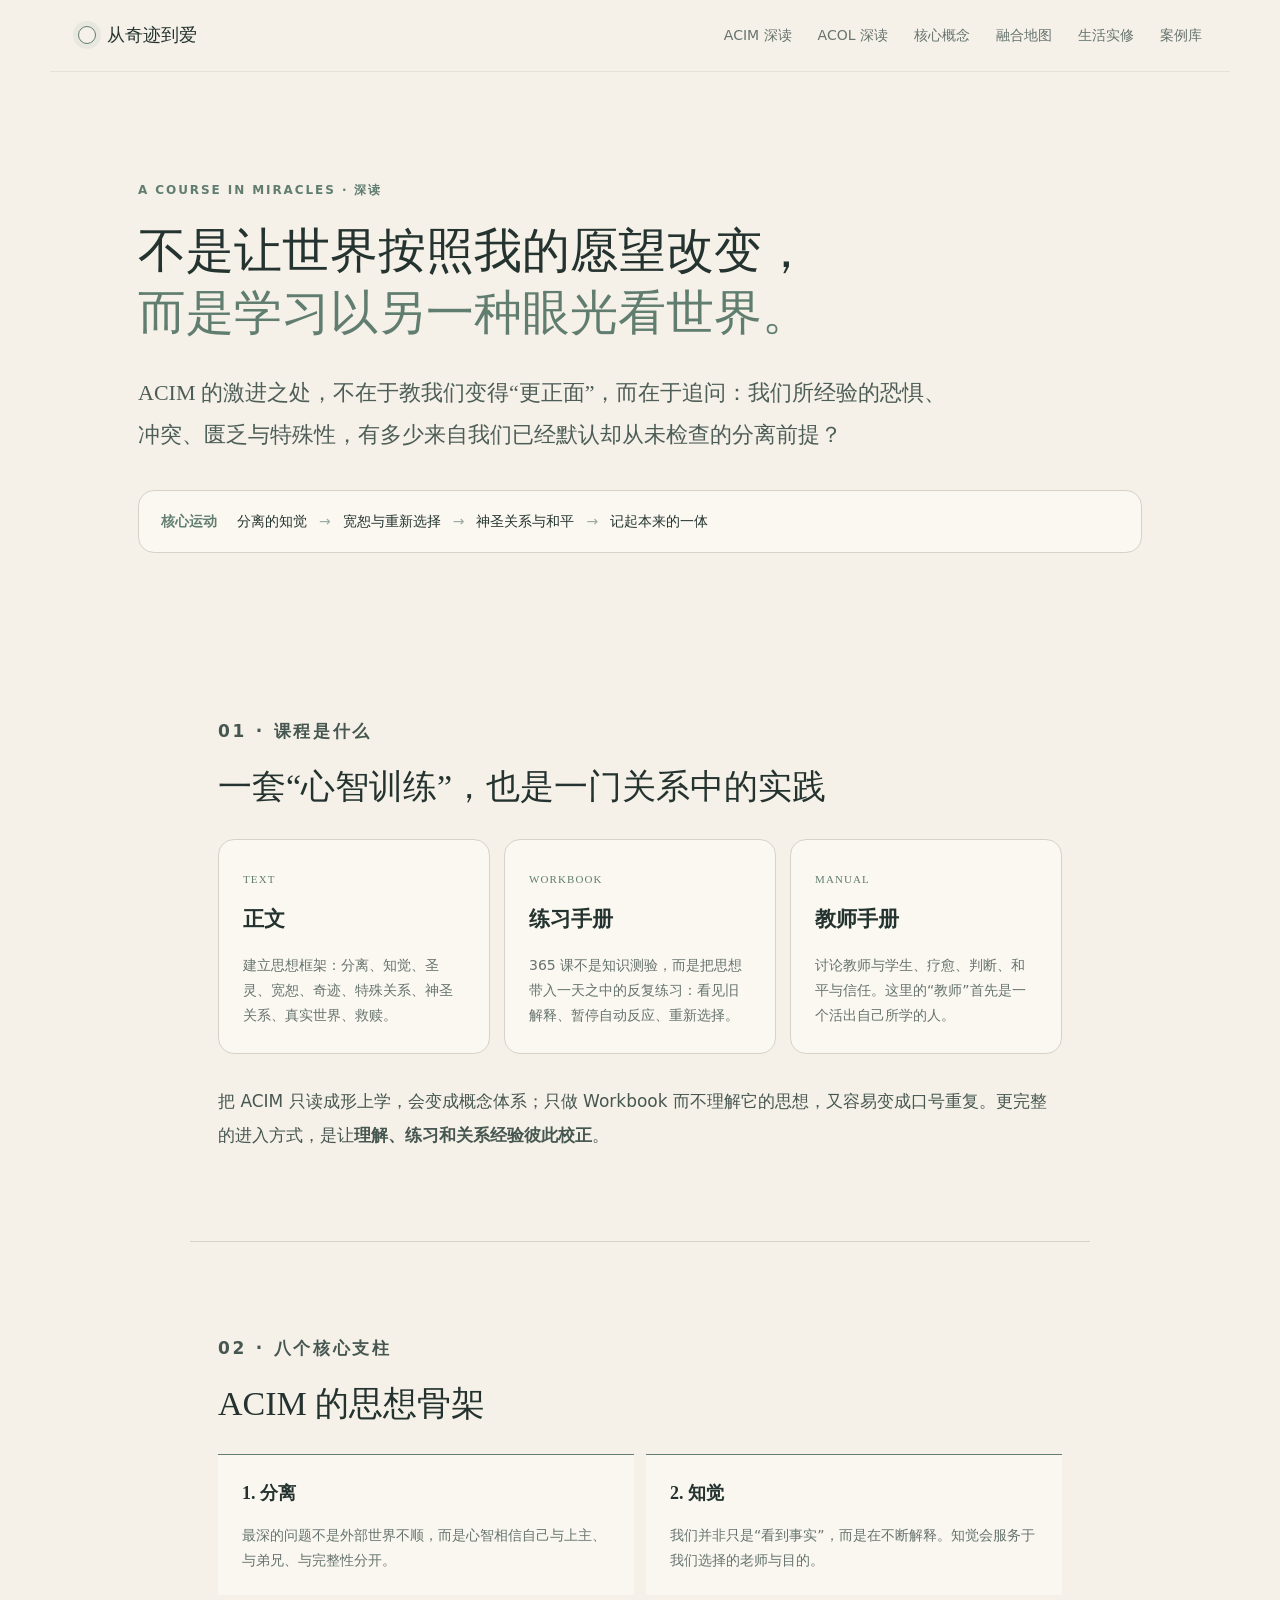
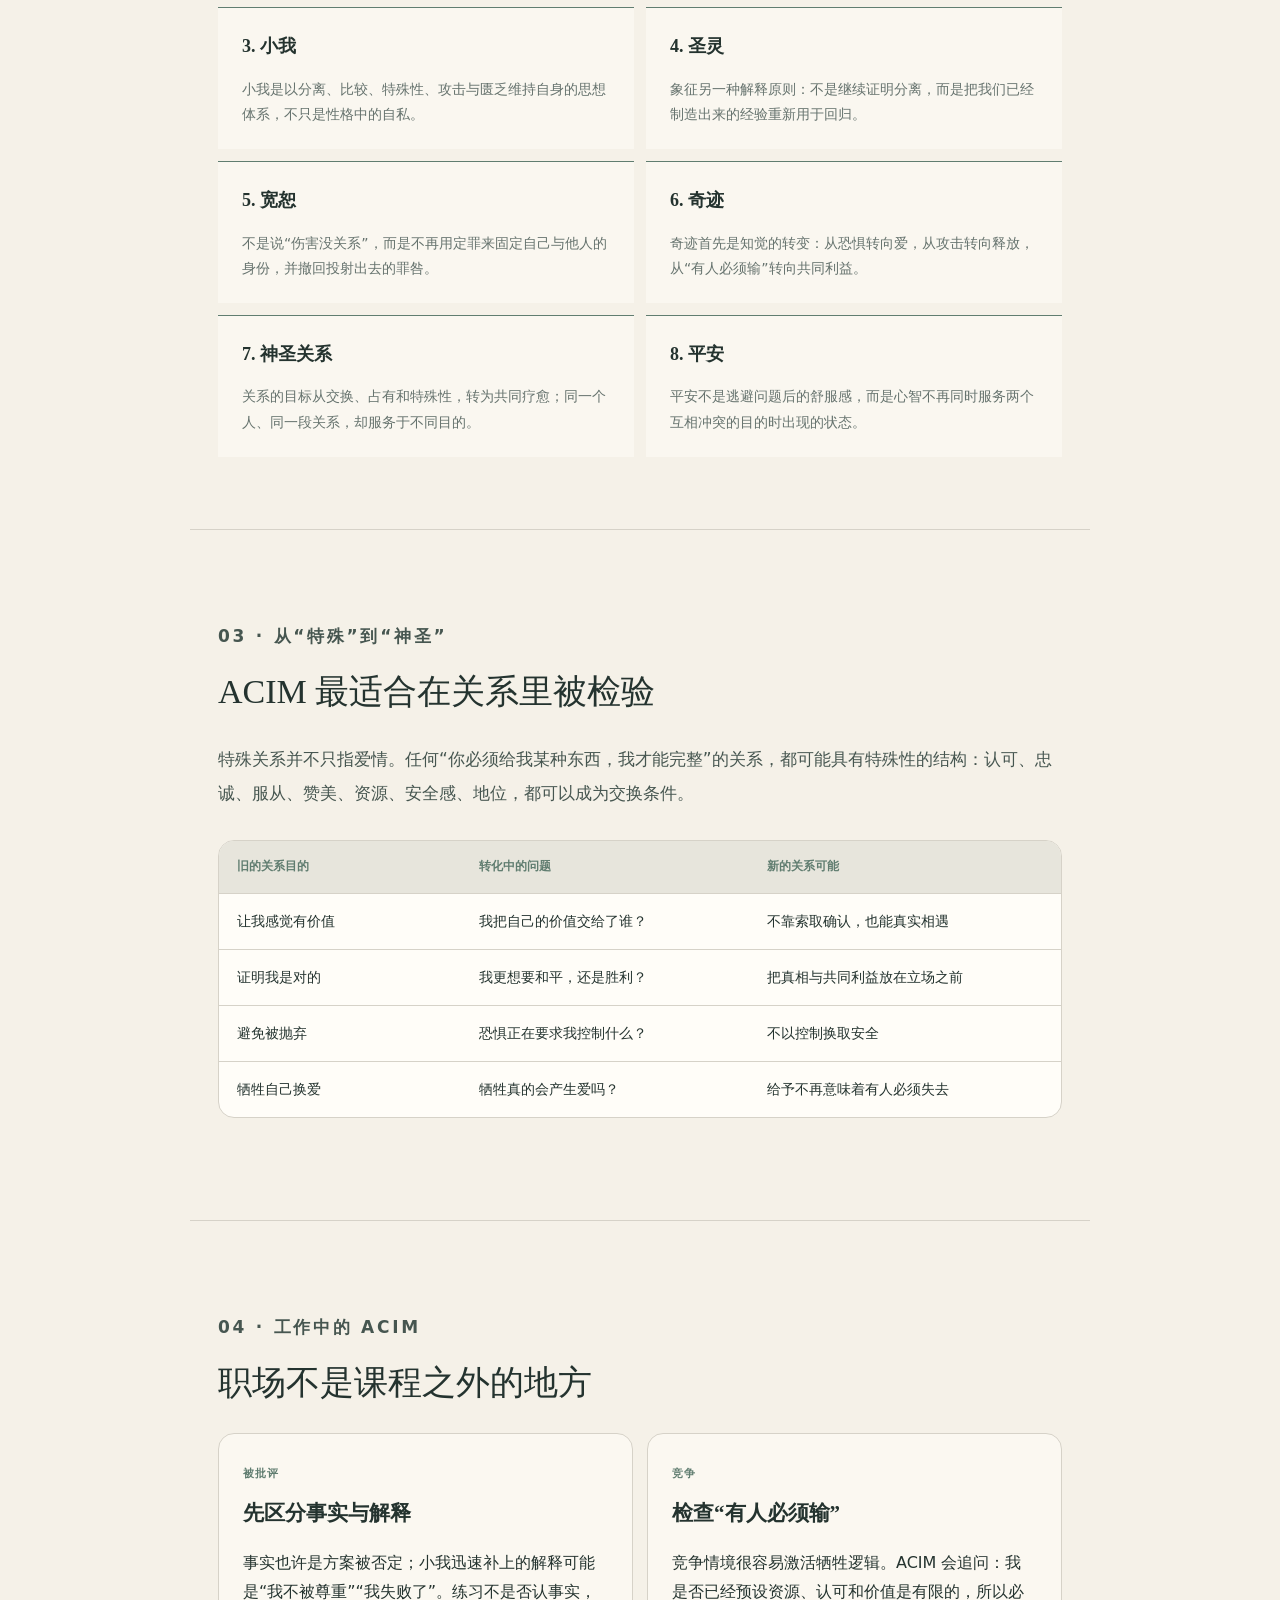
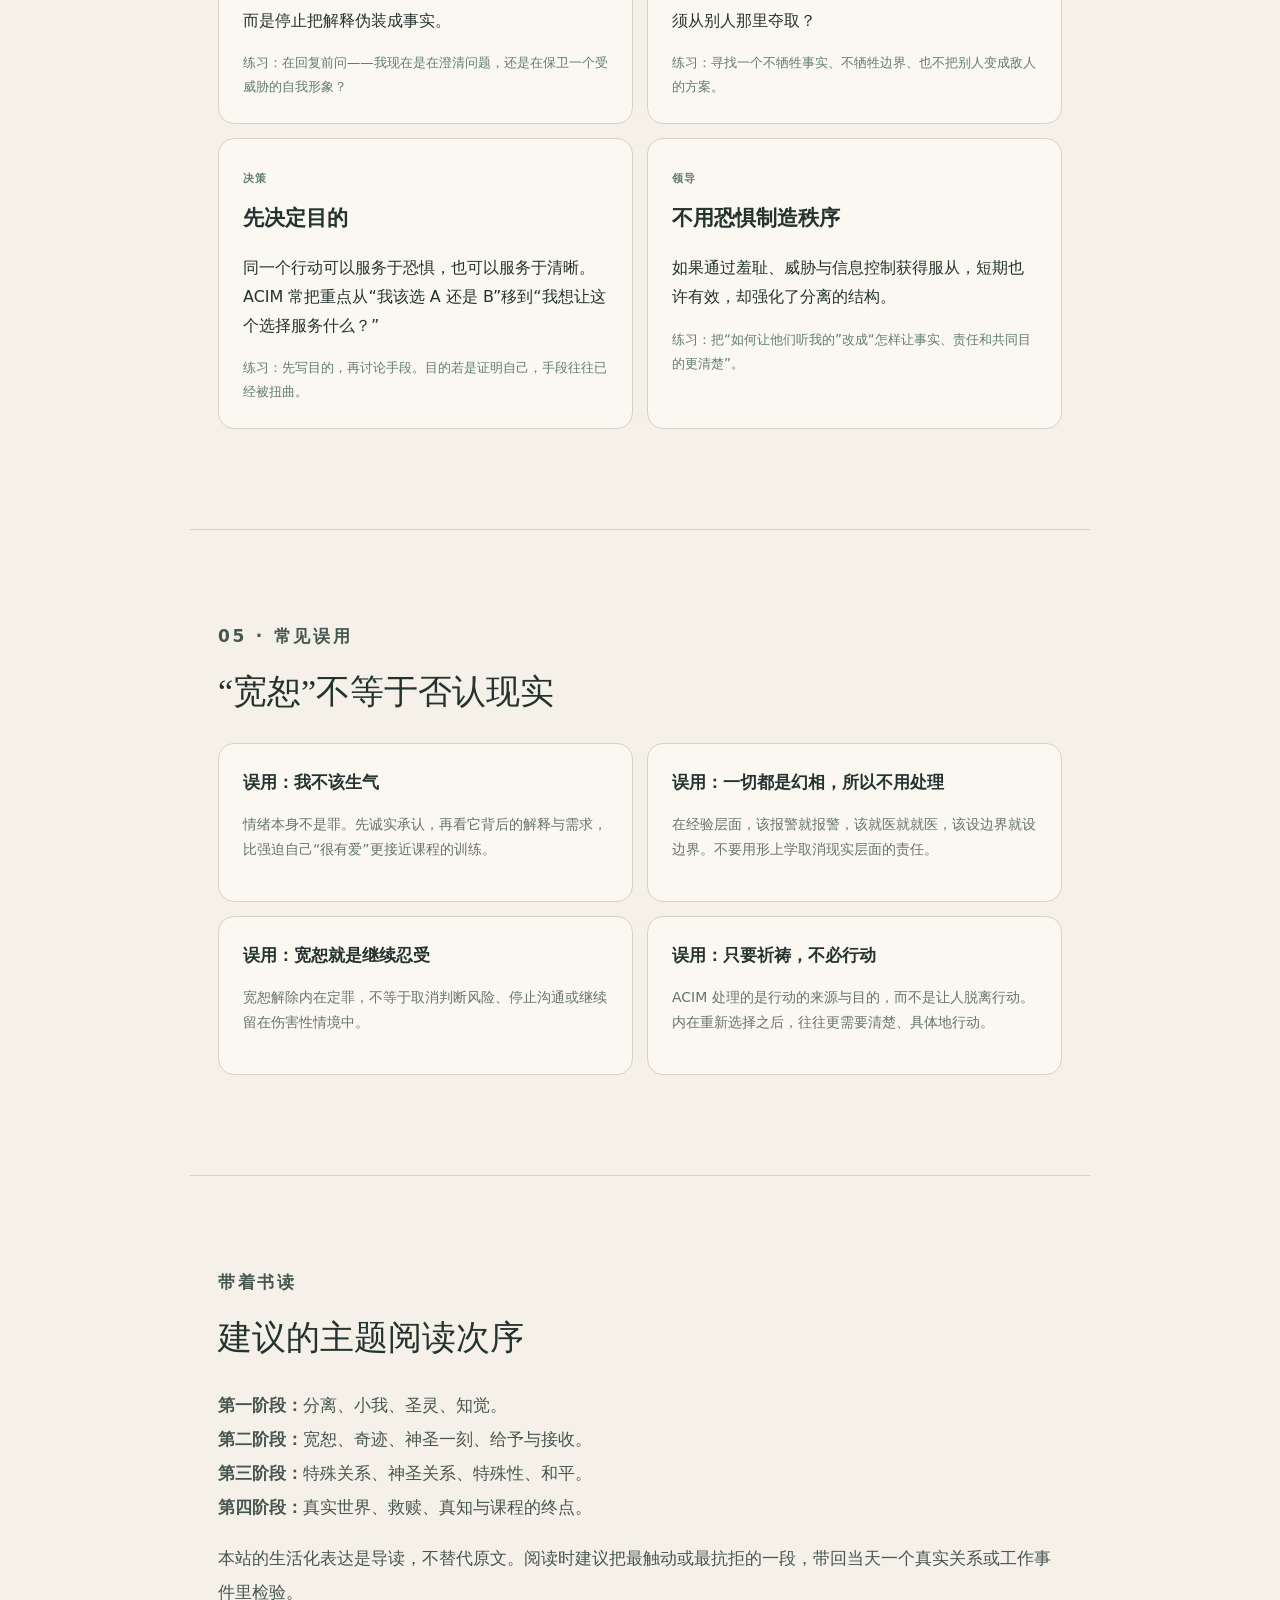
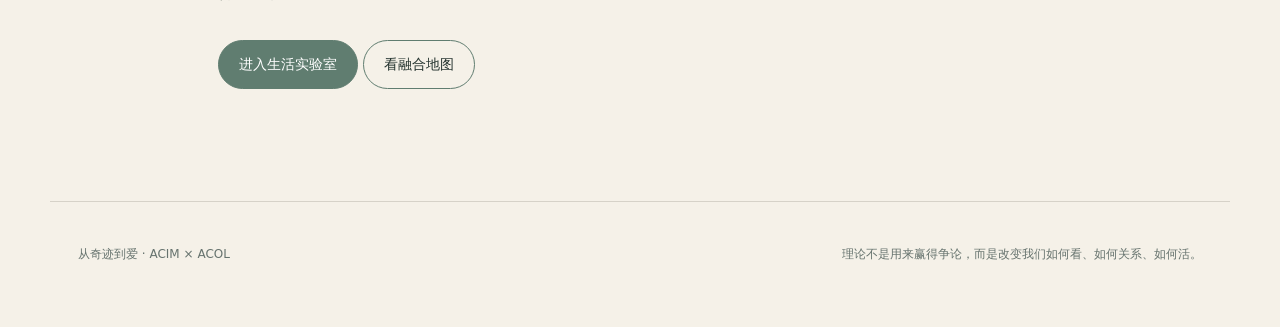
==== acim.html @ ac462c9c "Deepen concepts and grounded practice system" ====
<!doctype html>
<html lang="zh-CN">
<head><meta charset="utf-8"><meta name="viewport" content="width=device-width,initial-scale=1">
<meta name="description" content="深入学习《奇迹课程》ACIM：核心思想、课程结构、关键概念与生活实践。">
<title>ACIM 深读｜从奇迹到爱</title><link rel="stylesheet" href="styles.css"></head>
<body>
<header class="site-header"><a class="brand" href="index.html"><span class="brand-mark"></span><span>从奇迹到爱</span></a>
<nav><a href="acim.html" aria-current="page">ACIM 深读</a><a href="acol.html">ACOL 深读</a><a href="concepts.html">核心概念</a><a href="integration.html">融合地图</a><a href="practice.html">生活实修</a><a href="cases.html">案例库</a></nav></header>
<main>
<section class="course-hero acim-hero">
<p class="eyebrow">A COURSE IN MIRACLES · 深读</p>
<h1>不是让世界按照我的愿望改变，<br><em>而是学习以另一种眼光看世界。</em></h1>
<p class="article-lead">ACIM 的激进之处，不在于教我们变得“更正面”，而在于追问：我们所经验的恐惧、冲突、匮乏与特殊性，有多少来自我们已经默认却从未检查的分离前提？</p>
<div class="course-keyline"><b>核心运动</b><span>分离的知觉</span><i>→</i><span>宽恕与重新选择</span><i>→</i><span>神圣关系与和平</span><i>→</i><span>记起本来的一体</span></div>
</section>

<section class="article-section">
<p class="eyebrow">01 · 课程是什么</p><h2>一套“心智训练”，也是一门关系中的实践</h2>
<div class="three-grid">
<article><span>TEXT</span><h3>正文</h3><p>建立思想框架：分离、知觉、圣灵、宽恕、奇迹、特殊关系、神圣关系、真实世界、救赎。</p></article>
<article><span>WORKBOOK</span><h3>练习手册</h3><p>365 课不是知识测验，而是把思想带入一天之中的反复练习：看见旧解释、暂停自动反应、重新选择。</p></article>
<article><span>MANUAL</span><h3>教师手册</h3><p>讨论教师与学生、疗愈、判断、和平与信任。这里的“教师”首先是一个活出自己所学的人。</p></article>
</div>
<p>把 ACIM 只读成形上学，会变成概念体系；只做 Workbook 而不理解它的思想，又容易变成口号重复。更完整的进入方式，是让<strong>理解、练习和关系经验彼此校正</strong>。</p>
</section>

<section class="article-section theory-block">
<p class="eyebrow">02 · 八个核心支柱</p><h2>ACIM 的思想骨架</h2>
<div class="pillar-grid">
<article><b>1. 分离</b><p>最深的问题不是外部世界不顺，而是心智相信自己与上主、与弟兄、与完整性分开。</p></article>
<article><b>2. 知觉</b><p>我们并非只是“看到事实”，而是在不断解释。知觉会服务于我们选择的老师与目的。</p></article>
<article><b>3. 小我</b><p>小我是以分离、比较、特殊性、攻击与匮乏维持自身的思想体系，不只是性格中的自私。</p></article>
<article><b>4. 圣灵</b><p>象征另一种解释原则：不是继续证明分离，而是把我们已经制造出来的经验重新用于回归。</p></article>
<article><b>5. 宽恕</b><p>不是说“伤害没关系”，而是不再用定罪来固定自己与他人的身份，并撤回投射出去的罪咎。</p></article>
<article><b>6. 奇迹</b><p>奇迹首先是知觉的转变：从恐惧转向爱，从攻击转向释放，从“有人必须输”转向共同利益。</p></article>
<article><b>7. 神圣关系</b><p>关系的目标从交换、占有和特殊性，转为共同疗愈；同一个人、同一段关系，却服务于不同目的。</p></article>
<article><b>8. 平安</b><p>平安不是逃避问题后的舒服感，而是心智不再同时服务两个互相冲突的目的时出现的状态。</p></article>
</div>
</section>

<section class="article-section theory-block">
<p class="eyebrow">03 · 从“特殊”到“神圣”</p><h2>ACIM 最适合在关系里被检验</h2>
<p>特殊关系并不只指爱情。任何“你必须给我某种东西，我才能完整”的关系，都可能具有特殊性的结构：认可、忠诚、服从、赞美、资源、安全感、地位，都可以成为交换条件。</p>
<div class="transformation-table">
<div class="table-head"><b>旧的关系目的</b><b>转化中的问题</b><b>新的关系可能</b></div>
<div><span>让我感觉有价值</span><span>我把自己的价值交给了谁？</span><span>不靠索取确认，也能真实相遇</span></div>
<div><span>证明我是对的</span><span>我更想要和平，还是胜利？</span><span>把真相与共同利益放在立场之前</span></div>
<div><span>避免被抛弃</span><span>恐惧正在要求我控制什么？</span><span>不以控制换取安全</span></div>
<div><span>牺牲自己换爱</span><span>牺牲真的会产生爱吗？</span><span>给予不再意味着有人必须失去</span></div>
</div>
</section>

<section class="article-section theory-block">
<p class="eyebrow">04 · 工作中的 ACIM</p><h2>职场不是课程之外的地方</h2>
<div class="life-cases">
<article><span>被批评</span><h3>先区分事实与解释</h3><p>事实也许是方案被否定；小我迅速补上的解释可能是“我不被尊重”“我失败了”。练习不是否认事实，而是停止把解释伪装成事实。</p><small>练习：在回复前问——我现在是在澄清问题，还是在保卫一个受威胁的自我形象？</small></article>
<article><span>竞争</span><h3>检查“有人必须输”</h3><p>竞争情境很容易激活牺牲逻辑。ACIM 会追问：我是否已经预设资源、认可和价值是有限的，所以必须从别人那里夺取？</p><small>练习：寻找一个不牺牲事实、不牺牲边界、也不把别人变成敌人的方案。</small></article>
<article><span>决策</span><h3>先决定目的</h3><p>同一个行动可以服务于恐惧，也可以服务于清晰。ACIM 常把重点从“我该选 A 还是 B”移到“我想让这个选择服务什么？”</p><small>练习：先写目的，再讨论手段。目的若是证明自己，手段往往已经被扭曲。</small></article>
<article><span>领导</span><h3>不用恐惧制造秩序</h3><p>如果通过羞耻、威胁与信息控制获得服从，短期也许有效，却强化了分离的结构。</p><small>练习：把“如何让他们听我的”改成“怎样让事实、责任和共同目的更清楚”。</small></article>
</div>
</section>

<section class="article-section theory-block">
<p class="eyebrow">05 · 常见误用</p><h2>“宽恕”不等于否认现实</h2>
<div class="misuse-grid">
<article><b>误用：我不该生气</b><p>情绪本身不是罪。先诚实承认，再看它背后的解释与需求，比强迫自己“很有爱”更接近课程的训练。</p></article>
<article><b>误用：一切都是幻相，所以不用处理</b><p>在经验层面，该报警就报警，该就医就就医，该设边界就设边界。不要用形上学取消现实层面的责任。</p></article>
<article><b>误用：宽恕就是继续忍受</b><p>宽恕解除内在定罪，不等于取消判断风险、停止沟通或继续留在伤害性情境中。</p></article>
<article><b>误用：只要祈祷，不必行动</b><p>ACIM 处理的是行动的来源与目的，而不是让人脱离行动。内在重新选择之后，往往更需要清楚、具体地行动。</p></article>
</div>
</section>

<section class="article-section source-box">
<p class="eyebrow">带着书读</p><h2>建议的主题阅读次序</h2>
<p><b>第一阶段：</b>分离、小我、圣灵、知觉。<br><b>第二阶段：</b>宽恕、奇迹、神圣一刻、给予与接收。<br><b>第三阶段：</b>特殊关系、神圣关系、特殊性、和平。<br><b>第四阶段：</b>真实世界、救赎、真知与课程的终点。</p>
<p>本站的生活化表达是导读，不替代原文。阅读时建议把最触动或最抗拒的一段，带回当天一个真实关系或工作事件里检验。</p>
<a class="button primary" href="practice.html">进入生活实验室</a> <a class="button ghost" href="integration.html">看融合地图</a>
</section>
</main>
<footer><p>从奇迹到爱 · ACIM × ACOL</p><p>理论不是用来赢得争论，而是改变我们如何看、如何关系、如何活。</p></footer>
</body></html>
---- styles.css ----
:root{
  --paper:#f5f1e8;--ink:#24332f;--muted:#66736e;--line:#d6d2c8;
  --sage:#607d70;--sage-soft:#dfe7df;--sand:#e9dfcc;--cream:#fbf8f1;--white:#fffdf8;
  --serif:"Songti SC","STSong","Noto Serif SC",Georgia,serif;--sans:"PingFang SC","Microsoft YaHei",system-ui,sans-serif
}
*{box-sizing:border-box}html{scroll-behavior:smooth}body{margin:0;background:var(--paper);color:var(--ink);font-family:var(--sans);line-height:1.8}a{color:inherit;text-decoration:none}
.site-header{height:72px;display:flex;align-items:center;justify-content:space-between;max-width:1180px;margin:auto;padding:0 28px;border-bottom:1px solid rgba(36,51,47,.08);position:relative;z-index:4}
.brand{font-family:var(--serif);display:flex;align-items:center;gap:11px;font-size:18px}.brand-mark{width:18px;height:18px;border:1px solid var(--sage);border-radius:50%;box-shadow:0 0 0 5px rgba(96,125,112,.08)}
nav{display:flex;gap:26px;font-size:14px;color:var(--muted)}nav a:hover{color:var(--ink)}
.hero{max-width:1180px;min-height:690px;margin:auto;padding:94px 28px 80px;display:grid;grid-template-columns:1.08fr .92fr;align-items:center;gap:70px}
.eyebrow{font-size:12px;letter-spacing:.16em;text-transform:uppercase;color:var(--sage);font-weight:700}.hero h1,.section h2{font-family:var(--serif);font-weight:500;line-height:1.28;margin:18px 0 24px}.hero h1{font-size:54px}.hero h1 em{font-style:normal;color:var(--sage)}.lead{font-size:19px;color:#4b5a55;max-width:700px}.hero-actions{display:flex;gap:12px;margin-top:32px}.button{border:1px solid var(--sage);border-radius:999px;padding:11px 20px;display:inline-flex;align-items:center;justify-content:center;font-size:14px;cursor:pointer}.primary{background:var(--sage);color:white}.ghost{background:transparent}.small{padding:8px 15px}.source-note{font-size:12px;color:#7b817d;margin-top:24px}
.hero-visual{height:470px;position:relative;display:grid;place-items:center}.orbit{position:absolute;border:1px solid rgba(96,125,112,.3);border-radius:50%}.orbit-a{width:330px;height:330px}.orbit-b{width:440px;height:440px;border-color:rgba(96,125,112,.13)}.core{width:180px;height:180px;border-radius:50%;background:rgba(255,253,248,.88);box-shadow:0 18px 60px rgba(62,77,70,.12);display:flex;flex-direction:column;justify-content:center;align-items:center;font-family:var(--serif);z-index:2}.core strong{font-size:28px;font-weight:500}.core .small{padding:0;color:var(--muted);font-size:12px}.core .arrow{color:#94a59c;line-height:1}.pole{position:absolute;background:var(--cream);border:1px solid var(--line);padding:13px 18px;border-radius:40px;display:flex;gap:10px;align-items:center;font-size:12px}.pole b{font-family:Georgia,serif;letter-spacing:.08em}.pole span{color:var(--muted)}.pole-left{left:0;top:54%}.pole-right{right:0;top:32%}
.quiet-strip{background:#263a33;color:#eef1ec;padding:31px 28px;text-align:center;display:flex;justify-content:center;gap:10px;flex-wrap:wrap}.quiet-strip p{margin:0;color:#bdc9c2}.quiet-strip strong{font-weight:500}
.section{max-width:1180px;margin:auto;padding:110px 28px}.section-head{max-width:760px;margin-bottom:48px}.section h2{font-size:38px}.section-head>p:last-child{color:var(--muted);font-size:17px}
.journey{display:grid;grid-template-columns:1fr 140px 1fr;align-items:stretch}.phase{padding:38px;background:var(--cream);border:1px solid var(--line);border-radius:24px}.phase-no{font-family:Georgia,serif;font-size:13px;color:var(--sage)}.phase h3{font-family:var(--serif);font-size:30px;margin:8px 0 4px}.label{font-size:12px;letter-spacing:.09em;color:var(--muted)}.phase ul{padding:0;list-style:none;margin:28px 0}.phase li{padding:7px 0;border-bottom:1px solid rgba(36,51,47,.08)}blockquote{font-family:var(--serif);margin:30px 0 0;padding-left:18px;border-left:2px solid var(--sage);color:#52645d}.bridge{display:flex;flex-direction:column;justify-content:center;align-items:center;color:var(--muted);font-size:12px;gap:8px}.bridge i{font-size:26px;color:var(--sage);font-style:normal}
.tinted{max-width:none;background:#ece9e0}.tinted>.section-head,.tinted>.theme-layout{max-width:1124px;margin-left:auto;margin-right:auto}.theme-layout{display:grid;grid-template-columns:260px 1fr;gap:28px}.theme-tabs{display:flex;flex-direction:column;gap:8px}.theme-tab{border:0;background:transparent;text-align:left;padding:12px 14px;border-radius:10px;color:var(--muted);cursor:pointer;font-size:14px}.theme-tab.active{background:var(--white);color:var(--ink);box-shadow:0 4px 18px rgba(36,51,47,.06)}
.theme-panel{background:var(--white);border-radius:24px;padding:38px;min-height:430px;border:1px solid rgba(36,51,47,.08)}.theme-panel h3{font-family:var(--serif);font-size:30px;margin:0 0 28px}.compare{display:grid;grid-template-columns:1fr 1fr;gap:18px}.compare>div{padding:22px;background:#f6f4ee;border-radius:16px}.compare .mini-label,.mini-label{font-size:11px;letter-spacing:.12em;color:var(--sage);font-weight:700}.compare h4{font-family:var(--serif);font-size:22px;margin:8px 0}.synthesis{border-top:1px solid var(--line);margin-top:25px;padding-top:22px}.synthesis b{font-family:var(--serif);font-size:19px}
.practice-section{max-width:980px}.practice-card{background:var(--white);border:1px solid var(--line);border-radius:28px;padding:38px;box-shadow:0 18px 60px rgba(47,65,57,.07)}.practice-top{display:flex;justify-content:space-between;color:var(--sage);font-size:12px}.text-button{border:0;background:none;color:var(--sage);cursor:pointer}.practice-card h3{font-family:var(--serif);font-size:32px;font-weight:500}.practice-columns{display:grid;grid-template-columns:1fr 1fr;gap:16px}.practice-columns>div{background:#f5f2ea;padding:23px;border-radius:16px}.pause{display:flex;gap:14px;align-items:flex-start;padding:22px 4px}.pause span{font-size:27px;color:var(--sage)}.pause p{margin:0}.journal{display:block}.journal span{display:block;font-family:var(--serif);font-size:18px;margin-bottom:8px}.journal textarea{width:100%;resize:vertical;border:1px solid var(--line);background:#fbfaf6;border-radius:14px;padding:14px;font:inherit;color:var(--ink);outline:none}.journal textarea:focus{border-color:var(--sage)}.journal-actions{display:flex;justify-content:space-between;align-items:center;margin-top:12px}.journal-actions>span{font-size:12px;color:var(--muted)}
.path-grid{display:grid;grid-template-columns:repeat(4,1fr);gap:14px}.path-grid article{border-top:1px solid var(--sage);padding:24px 4px}.path-grid span{font:12px Georgia;color:var(--sage)}.path-grid h3{font-family:var(--serif);font-size:26px;margin:10px 0}.path-grid p{font-size:14px;color:var(--muted)}.path-grid small{color:var(--sage)}
.lens{border-top:1px solid var(--line)}.lens-grid{display:grid;grid-template-columns:1fr 1fr;gap:50px;font-size:17px;color:#4f5e58}.about{border-top:1px solid var(--line);display:grid;grid-template-columns:.8fr 1.2fr;gap:80px}.about p{color:var(--muted)}
.article-hero{max-width:980px;margin:auto;padding:100px 28px 74px}.article-hero h1,.article-section h2{font-family:var(--serif);font-weight:500;line-height:1.3}.article-hero h1{font-size:50px;margin:18px 0 28px}.article-hero h1 em{font-style:normal;color:var(--sage)}.article-lead{font-family:var(--serif);font-size:22px;line-height:1.9;color:#4d5d57;max-width:820px}.article-thesis{margin-top:38px;padding:24px 28px;border-left:3px solid var(--sage);background:var(--cream)}.article-thesis span{font-size:11px;letter-spacing:.12em;color:var(--sage);font-weight:700}.article-thesis p{font-size:18px;margin:8px 0 0}.article-section{max-width:900px;margin:auto;padding:72px 28px}.article-section h2{font-size:34px;margin:12px 0 28px}.article-section>p{font-size:17px;color:#465650;line-height:2}.article-intro{font-family:var(--serif);font-size:18px;color:#4e5c57}.theory-map{display:grid;grid-template-columns:1fr 1fr;gap:10px;margin-top:38px}.theory-map a{display:grid;grid-template-columns:38px 1fr;gap:2px 10px;padding:18px 20px;background:var(--cream);border:1px solid var(--line);border-radius:14px}.theory-map span{grid-row:1/3;color:var(--sage);font:13px Georgia,serif}.theory-map b{font-family:var(--serif);font-size:17px}.theory-map small{color:var(--muted)}.theory-block{border-top:1px solid var(--line)}.theory-columns{display:grid;grid-template-columns:1fr 1fr;gap:16px;margin:28px 0}.theory-columns>div{background:var(--cream);padding:24px;border-radius:16px}.theory-columns p:last-child{margin-bottom:0}.key-idea{margin:28px 0;padding:22px 26px;background:var(--sage-soft);border-radius:16px}.key-idea>b{font-family:var(--serif);font-size:18px}.key-idea p{margin:8px 0 0}.discernment{padding:18px 22px;border:1px solid #cfc9ba;border-radius:14px;background:#f8f4e8}.contrast-line{display:grid;grid-template-columns:1fr 48px 1fr;align-items:center;margin:32px 0}.contrast-line>div{padding:22px;background:var(--cream);border-radius:16px}.contrast-line>span{text-align:center;color:var(--sage);font-size:24px}.contrast-line small{display:block;color:var(--sage);margin-bottom:8px}.contrast-line b{font-family:var(--serif);font-size:18px}.identity-stack{display:grid;gap:10px;margin:30px 0}.identity-stack>div{display:grid;grid-template-columns:70px 1fr;gap:12px;padding:18px 20px;border:1px solid var(--line);border-radius:14px;background:var(--cream)}.identity-stack span{color:var(--muted)}.identity-stack .accent{background:var(--sage-soft);border-color:#c9d6cd}.formula{display:grid;grid-template-columns:auto 1fr auto auto 1fr;gap:12px;align-items:center;margin:32px 0;padding:24px;background:var(--cream);border-radius:16px}.formula span{color:var(--sage);font-size:13px}.formula i{font-style:normal;color:var(--sage);font-size:22px}.level-grid{display:grid;grid-template-columns:repeat(3,1fr);gap:14px}.level-grid article{background:var(--cream);border-top:2px solid var(--sage);padding:24px;border-radius:0 0 16px 16px}.level-grid span{color:var(--sage);font:14px Georgia,serif}.level-grid h3{font-family:var(--serif);font-size:21px}.level-grid p{color:var(--muted);font-size:14px}.closing-thesis{margin-top:42px;padding:32px;border-radius:20px;background:#263a33;color:#edf2ee}.closing-thesis h3{font-family:var(--serif);font-size:24px;font-weight:500;line-height:1.75}.closing-thesis p{color:#c3cec8}.source-box{border-top:1px solid var(--line);margin-bottom:40px}.source-box .button{margin-top:14px}footer{border-top:1px solid var(--line);max-width:1180px;margin:auto;padding:30px 28px 50px;display:flex;justify-content:space-between;font-size:12px;color:var(--muted)}

.course-hero{max-width:1060px;margin:auto;padding:96px 28px 72px}
.course-hero h1{font-family:var(--serif);font-size:48px;font-weight:500;line-height:1.3;margin:18px 0 28px}
.course-hero h1 em{font-style:normal;color:var(--sage)}
.course-keyline{display:flex;align-items:center;gap:12px;flex-wrap:wrap;margin-top:34px;padding:18px 22px;background:var(--cream);border:1px solid var(--line);border-radius:16px;font-size:14px}
.course-keyline b{color:var(--sage);margin-right:8px}.course-keyline i{font-style:normal;color:#9ba9a2}
.three-grid,.tension-grid{display:grid;grid-template-columns:repeat(3,1fr);gap:14px;margin:30px 0}
.four-stage-grid{display:grid;grid-template-columns:repeat(2,1fr);gap:14px;margin:30px 0}
.three-grid article,.four-stage-grid article,.tension-grid article{padding:24px;background:var(--cream);border:1px solid var(--line);border-radius:16px}
.three-grid span,.four-stage-grid span,.tension-grid span{font:11px Georgia,serif;letter-spacing:.1em;color:var(--sage)}
.three-grid h3,.four-stage-grid h3,.tension-grid h3{font-family:var(--serif);font-size:21px;margin:8px 0}
.three-grid p,.four-stage-grid p,.tension-grid p{font-size:14px;color:var(--muted);margin-bottom:0}
.pillar-grid{display:grid;grid-template-columns:repeat(2,1fr);gap:12px}
.pillar-grid article{padding:22px 24px;border-top:1px solid var(--sage);background:rgba(255,253,248,.45)}
.pillar-grid b{font-family:var(--serif);font-size:18px}.pillar-grid p{font-size:14px;color:var(--muted);margin-bottom:0}
.transformation-table,.fusion-matrix{margin:30px 0;border:1px solid var(--line);border-radius:16px;overflow:hidden;background:var(--white)}
.transformation-table>div,.fusion-matrix>div{display:grid;grid-template-columns:1fr 1.2fr 1.2fr;gap:12px;padding:15px 18px;border-bottom:1px solid var(--line);font-size:14px}
.transformation-table>div:last-child,.fusion-matrix>div:last-child{border-bottom:0}
.table-head,.matrix-head{background:#e7e5dc;font-size:12px!important;color:var(--sage)}
.life-cases,.misuse-grid,.rhythm-grid,.weekly-grid{display:grid;grid-template-columns:repeat(2,1fr);gap:14px;margin:28px 0}
.life-cases article,.misuse-grid article,.rhythm-grid article,.weekly-grid article{padding:24px;border-radius:16px;background:var(--cream);border:1px solid var(--line)}
.life-cases span,.rhythm-grid span{font-size:11px;letter-spacing:.1em;color:var(--sage);font-weight:700}
.life-cases h3,.rhythm-grid h3{font-family:var(--serif);font-size:21px;margin:8px 0}.life-cases small{display:block;color:var(--sage);margin-top:14px}
.misuse-grid b,.weekly-grid b{font-family:var(--serif);font-size:17px}.misuse-grid p,.weekly-grid p{color:var(--muted);font-size:14px}
.wholehearted-grid{display:grid;grid-template-columns:repeat(3,1fr);gap:12px;margin:28px 0}.wholehearted-grid>div{padding:22px;border:1px solid var(--line);border-radius:16px;background:var(--cream)}.wholehearted-grid .accent{background:var(--sage-soft)}.wholehearted-grid span{font-size:12px;color:var(--sage)}.wholehearted-grid p{font-family:var(--serif);font-size:18px}.wholehearted-grid small{color:var(--muted)}
.integration-flow{display:grid;grid-template-columns:repeat(5,1fr);gap:10px;margin:34px 0}.integration-flow article{padding:20px 18px;border-top:2px solid var(--sage);background:var(--cream)}.integration-flow span{font:14px Georgia,serif;color:var(--sage)}.integration-flow h3{font-family:var(--serif);font-size:18px}.integration-flow p{font-size:13px;color:var(--muted)}.integration-flow small{color:var(--sage);font-size:11px}
.dual-lens{display:grid;grid-template-columns:1fr 1fr;gap:16px;margin:30px 0}.dual-lens>div{padding:26px;border-radius:18px;background:var(--cream);border:1px solid var(--line)}.dual-lens h3{font-family:var(--serif);font-size:24px;margin:8px 0}
.decision-practice{padding:26px 30px;background:var(--cream);border-radius:18px}.decision-practice ol{margin:0;padding-left:22px}.decision-practice li{padding:8px 0;border-bottom:1px solid rgba(36,51,47,.08)}.decision-practice li:last-child{border:0}
.maturity-path{display:grid;gap:10px}.maturity-path>div{display:grid;grid-template-columns:90px 1fr;gap:20px;padding:18px 20px;border-bottom:1px solid var(--line)}.maturity-path span{color:var(--sage);font-size:12px}
.scenario-tabs{display:flex;flex-wrap:wrap;gap:8px;margin:24px 0}.scenario-tab{border:1px solid var(--line);background:var(--cream);color:var(--muted);border-radius:999px;padding:9px 14px;cursor:pointer}.scenario-tab.active{background:var(--sage);color:white;border-color:var(--sage)}
.scenario-panel{background:var(--white);border:1px solid var(--line);border-radius:22px;padding:30px;margin-top:16px}.scenario-panel h3{font-family:var(--serif);font-size:28px;margin:8px 0 22px}.scenario-steps{display:grid;grid-template-columns:1fr 1fr;gap:12px}.scenario-steps>div{padding:20px;background:var(--cream);border-radius:14px}.scenario-steps b{font-family:var(--serif);font-size:17px}.scenario-steps p{font-size:14px;color:var(--muted)}.scenario-boundary{margin:18px 0 0;padding:14px 18px;background:#f4ead7;border-radius:12px;font-size:13px}
.reset-grid{display:grid;grid-template-columns:repeat(5,1fr);gap:8px}.reset-grid>div{padding:18px;background:var(--cream);border-radius:14px}.reset-grid span{font-size:11px;color:var(--sage)}.reset-grid b{display:block;font-family:var(--serif);font-size:22px}.reset-grid p{font-size:12px;color:var(--muted)}
.deep-journal{display:grid;gap:14px}.deep-journal label>span{display:block;font-family:var(--serif);font-size:17px;margin-bottom:6px}.deep-journal textarea{width:100%;resize:vertical;border:1px solid var(--line);background:var(--white);border-radius:12px;padding:13px;font:inherit;color:var(--ink)}
.grounding-rules{display:grid;gap:10px}.grounding-rules p{margin:0;padding:18px 20px;border-left:3px solid var(--sage);background:var(--cream)}
.portal-grid{max-width:1124px;margin:0 auto;display:grid;grid-template-columns:repeat(4,1fr);gap:14px}.portal-card{min-height:240px;padding:26px;border-radius:20px;border:1px solid var(--line);background:var(--cream);display:flex;flex-direction:column}.portal-card span{font-size:11px;color:var(--sage);letter-spacing:.1em}.portal-card h3{font-family:var(--serif);font-size:24px;margin:12px 0}.portal-card p{font-size:14px;color:var(--muted)}.portal-card b{margin-top:auto;color:var(--sage);font-size:13px}


/* V3: concept atlas, casebook, and grounded method system */
.portal-grid{grid-template-columns:repeat(3,1fr)}

.layer-map{display:grid;grid-template-columns:repeat(5,1fr);gap:10px;margin:32px 0}
.layer-map article{min-height:220px;padding:22px 18px;border-top:2px solid var(--sage);background:var(--cream);border-radius:0 0 16px 16px}
.layer-map span{font:13px Georgia,serif;color:var(--sage)}
.layer-map h3{font-family:var(--serif);font-size:20px;margin:10px 0}
.layer-map p{font-size:13px;color:var(--muted)}
.layer-map small{font-size:11px;color:var(--sage)}

.concept-river{display:grid;grid-template-columns:1fr 170px 1fr;gap:18px;align-items:center;margin:34px 0;padding:30px;border:1px solid var(--line);border-radius:24px;background:linear-gradient(135deg,#fbf8f1,#f1eee5)}
.river-side small{display:block;color:var(--sage);font-weight:700;margin-bottom:14px}
.river-nodes{display:flex;flex-wrap:wrap;align-items:center;gap:7px}
.river-nodes span{padding:7px 10px;border:1px solid var(--line);border-radius:999px;background:var(--white);font-size:12px}
.river-nodes i{font-style:normal;color:#a3afa9}
.river-center{width:150px;height:150px;border-radius:50%;border:1px solid #bfcfc5;display:flex;flex-direction:column;align-items:center;justify-content:center;text-align:center;background:rgba(255,253,248,.82);box-shadow:0 12px 34px rgba(43,63,55,.08)}
.river-center b{font-family:var(--serif);font-size:20px;font-weight:500}
.river-center span{font-size:11px;color:var(--sage);margin-top:7px}

.concept-controls{display:flex;justify-content:space-between;gap:14px;align-items:center;margin:24px 0}
.segmented{display:flex;gap:6px;flex-wrap:wrap}
.segmented button,.concept-controls select{border:1px solid var(--line);background:var(--cream);color:var(--muted);border-radius:999px;padding:8px 13px;font:inherit;font-size:13px;cursor:pointer}
.segmented button.active{background:var(--sage);color:#fff;border-color:var(--sage)}
.concept-controls select{border-radius:10px}

.concept-explorer{display:grid;grid-template-columns:280px 1fr;gap:18px;align-items:start}
.concept-list{display:grid;gap:7px;max-height:720px;overflow:auto;padding-right:5px}
.concept-item{display:grid;grid-template-columns:46px 1fr;text-align:left;gap:2px 10px;padding:13px 14px;border:1px solid var(--line);border-radius:12px;background:var(--cream);cursor:pointer;color:var(--ink)}
.concept-item>span{grid-row:1/3;align-self:center;font:10px Georgia,serif;letter-spacing:.08em;color:var(--sage)}
.concept-item>b{font-family:var(--serif);font-size:16px;font-weight:500}
.concept-item>small{color:var(--muted);overflow:hidden;text-overflow:ellipsis;white-space:nowrap}
.concept-item.active{background:var(--sage-soft);border-color:#b9c9bf}
.concept-detail{min-height:620px;padding:34px;border:1px solid var(--line);border-radius:22px;background:var(--white)}
.concept-detail-head{display:flex;justify-content:space-between;align-items:flex-start}
.concept-badge{font-size:11px;letter-spacing:.08em;color:var(--sage)}
.concept-detail h3{font-family:var(--serif);font-size:34px;font-weight:500;margin:7px 0 0}
.concept-en{margin:2px 0;color:var(--muted);font-family:Georgia,serif}
.concept-mark{width:72px;height:72px;border-radius:50%;border:1px solid #c7d3cc;display:grid;place-items:center;color:var(--sage);font-size:32px}
.concept-one{font-family:var(--serif);font-size:21px;line-height:1.75;margin:28px 0;padding:20px 22px;background:var(--cream);border-radius:14px}
.concept-detail-grid{display:grid;grid-template-columns:1fr 1fr;gap:12px}
.concept-detail-grid section{padding:18px;background:#f6f4ee;border-radius:14px}
.concept-detail-grid small{color:var(--sage);font-weight:700;letter-spacing:.05em}
.concept-detail-grid p{font-size:14px;color:#4f5e58;margin:8px 0 0}
.concept-source{display:flex;gap:12px;margin-top:18px;padding-top:16px;border-top:1px solid var(--line);font-size:12px;color:var(--muted)}
.concept-source b{color:var(--sage);white-space:nowrap}

.confusion-grid{display:grid;grid-template-columns:repeat(3,1fr);gap:14px}
.confusion-grid article{padding:24px;background:var(--cream);border-radius:16px;border:1px solid var(--line)}
.confusion-grid span{font-size:11px;color:var(--sage);font-weight:700}
.confusion-grid h3{font-family:var(--serif);font-size:20px;line-height:1.5;margin:10px 0}
.confusion-grid p{font-size:14px;color:var(--muted)}

.case-index{display:grid;grid-template-columns:repeat(4,1fr);gap:10px}
.case-index a{display:grid;grid-template-columns:32px 1fr;gap:2px 10px;padding:17px 18px;border:1px solid var(--line);border-radius:14px;background:var(--cream)}
.case-index span{grid-row:1/3;color:var(--sage);font:12px Georgia,serif}
.case-index b{font-family:var(--serif);font-weight:500}
.case-index small{color:var(--muted)}

.case-study{scroll-margin-top:20px}
.case-scene{display:grid;grid-template-columns:72px 1fr;gap:14px;padding:22px 24px;background:#263a33;color:#eef3ef;border-radius:16px;margin-bottom:18px}
.case-scene b{color:#d7e1db}.case-scene p{margin:0}
.case-grid{display:grid;grid-template-columns:1fr 1fr;gap:12px}
.case-grid section{padding:20px;background:var(--cream);border-radius:14px;border:1px solid var(--line)}
.case-grid small{color:var(--sage);font-weight:700;letter-spacing:.05em}
.case-grid p{font-size:14px;color:#4f5e58}
.case-action{margin-top:16px;padding:18px 20px;background:var(--sage-soft);border-radius:14px}
.case-warning{font-size:14px!important;padding:15px 18px;border:1px solid #d9cdb7;border-radius:12px;background:#f8f2e5}

.method-bridge-grid{display:grid;grid-template-columns:repeat(2,1fr);gap:12px;margin:28px 0}
.method-bridge-grid article{padding:22px;border:1px solid var(--line);border-radius:16px;background:var(--cream)}
.method-bridge-grid span{font-size:11px;letter-spacing:.08em;color:var(--sage);font-weight:700}
.method-bridge-grid h3{font-family:var(--serif);font-size:20px;margin:7px 0 12px}
.method-bridge-grid p{font-size:14px;color:var(--muted);margin:7px 0}
.method-note{padding:17px 20px!important;background:#263a33;color:#dce5df!important;border-radius:14px}

@media(max-width:840px){
  .layer-map{grid-template-columns:repeat(2,1fr)}
  .concept-river{grid-template-columns:1fr}
  .river-center{margin:auto}
  .concept-explorer{grid-template-columns:1fr}
  .concept-list{grid-template-columns:repeat(2,1fr);max-height:none}
  .case-index{grid-template-columns:repeat(2,1fr)}
  .confusion-grid{grid-template-columns:1fr}
}
@media(max-width:840px){nav{display:none}.hero{grid-template-columns:1fr;padding-top:60px}.hero h1{font-size:39px}.hero-visual{height:360px}.orbit-a{width:250px;height:250px}.orbit-b{width:330px;height:330px}.pole-left{left:2%}.pole-right{right:2%}.journey{grid-template-columns:1fr}.bridge{padding:20px;flex-direction:row}.bridge i{transform:rotate(90deg)}.theme-layout{grid-template-columns:1fr}.theme-tabs{display:grid;grid-template-columns:1fr 1fr}.compare,.practice-columns,.lens-grid,.about,.theory-columns,.dual-lens,.scenario-steps{grid-template-columns:1fr}.path-grid,.portal-grid,.pillar-grid,.life-cases,.misuse-grid,.rhythm-grid,.weekly-grid,.four-stage-grid{grid-template-columns:1fr 1fr}.three-grid,.tension-grid,.wholehearted-grid{grid-template-columns:1fr}.integration-flow,.reset-grid{grid-template-columns:repeat(2,1fr)}.section{padding:76px 22px}.section h2{font-size:31px}.article-hero{padding:72px 22px 56px}.article-hero h1{font-size:38px}.article-section{padding:58px 22px}.theory-map{grid-template-columns:1fr}.level-grid{grid-template-columns:1fr}.formula{grid-template-columns:1fr}.formula i{display:none}.course-hero{padding:72px 22px 56px}.course-hero h1{font-size:38px}.transformation-table>div,.fusion-matrix>div{grid-template-columns:1fr}.table-head,.matrix-head{display:none!important}}
@media(max-width:520px){
  .layer-map,.concept-list,.case-index,.case-grid,.method-bridge-grid,.concept-detail-grid{grid-template-columns:1fr}
  .concept-controls{align-items:stretch;flex-direction:column}
  .concept-detail{padding:22px;min-height:0}
  .concept-mark{width:54px;height:54px}
  .concept-detail h3{font-size:28px}
  .concept-one{font-size:18px;padding:16px}
  .concept-river{padding:20px}
  .case-scene{grid-template-columns:1fr}
}
@media(max-width:520px){.hero{padding:48px 20px}.hero h1{font-size:34px}.hero-actions{flex-direction:column;align-items:stretch}.hero-visual{height:320px}.orbit-b{width:290px;height:290px}.orbit-a{width:220px;height:220px}.pole{font-size:10px;padding:9px 12px}.theme-tabs,.path-grid,.portal-grid,.pillar-grid,.life-cases,.misuse-grid,.rhythm-grid,.weekly-grid,.four-stage-grid,.integration-flow,.reset-grid{grid-template-columns:1fr}.theme-panel,.practice-card{padding:24px}.section{padding:64px 20px}.article-hero{padding:54px 20px 42px}.article-hero h1{font-size:32px}.article-lead{font-size:19px}.article-section{padding:48px 20px}.article-section h2{font-size:28px}.contrast-line{grid-template-columns:1fr;gap:10px}.contrast-line>span{transform:rotate(90deg)}.identity-stack>div,.maturity-path>div{grid-template-columns:1fr}.closing-thesis{padding:24px}.closing-thesis h3{font-size:21px}.course-hero{padding:54px 20px 42px}.course-hero h1{font-size:32px}.course-keyline{align-items:flex-start}.portal-card{min-height:0}.scenario-panel{padding:22px}footer{padding:25px 20px;display:block}}
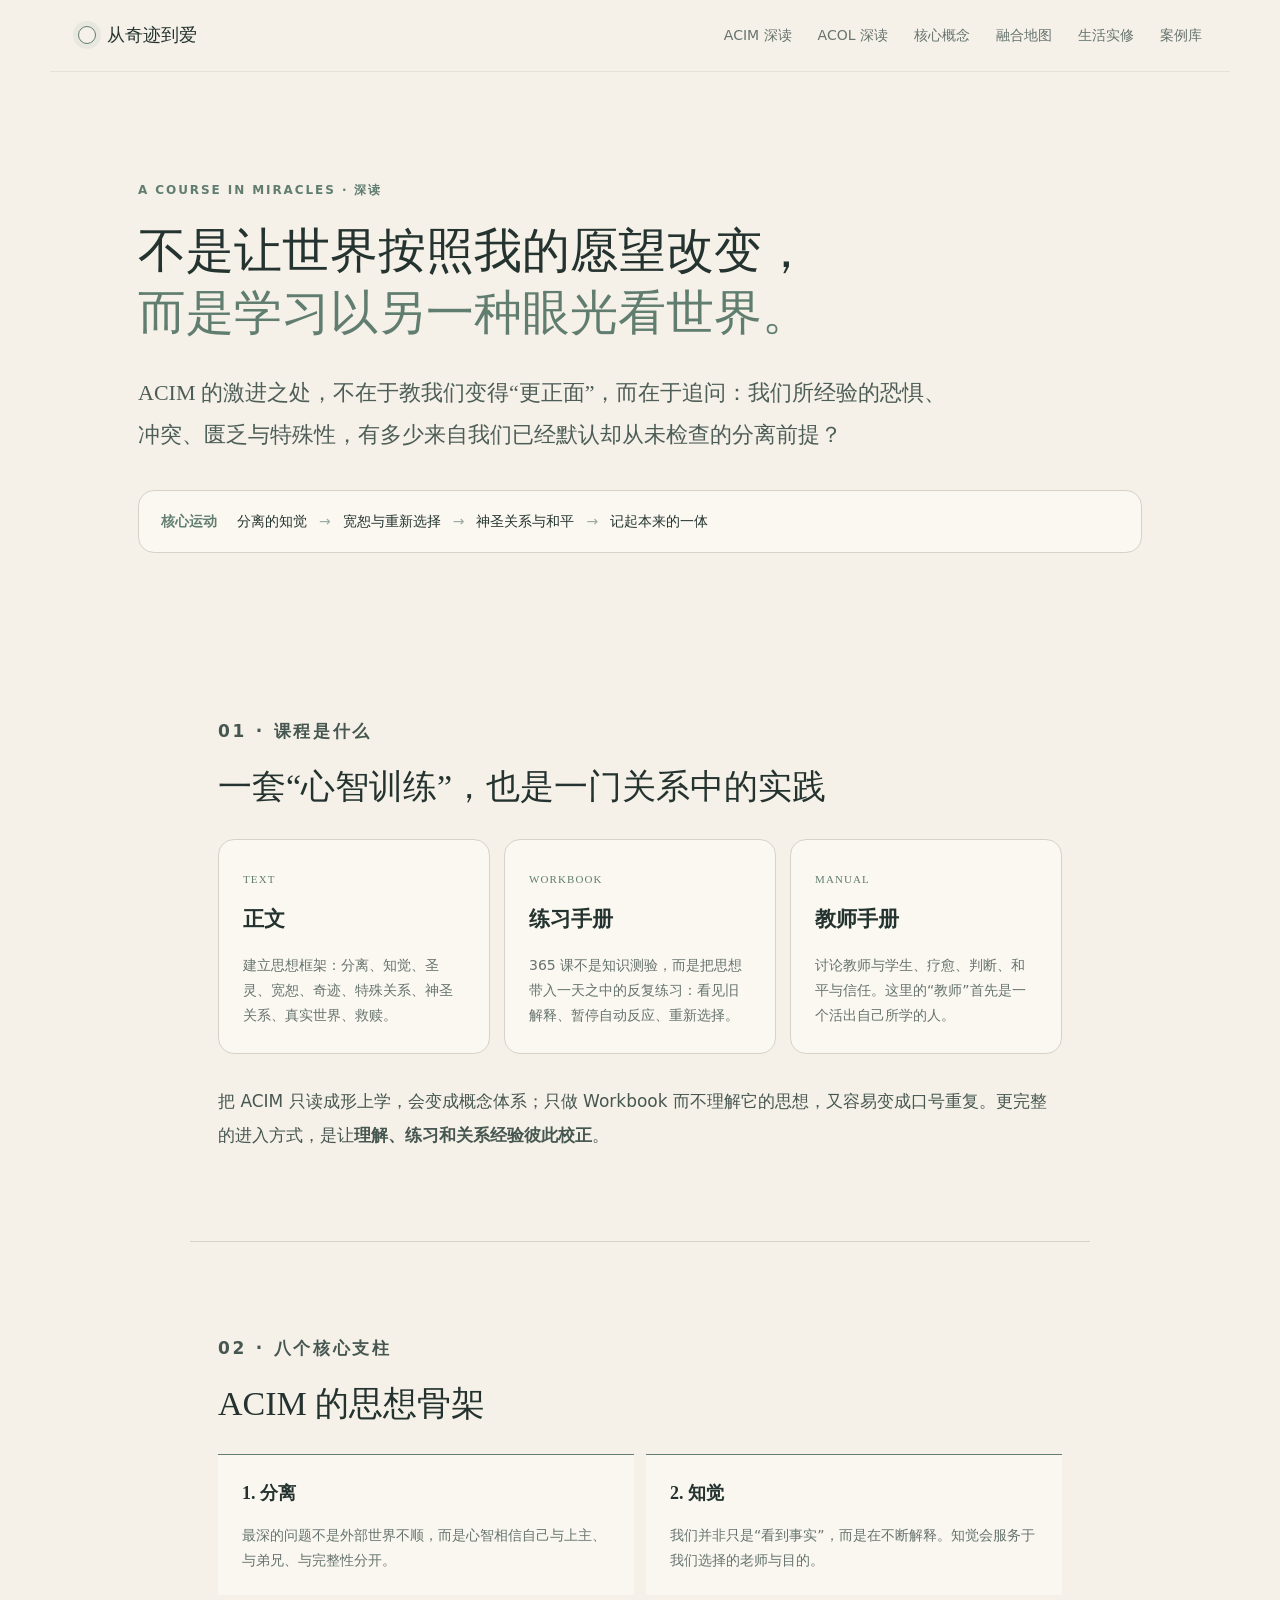
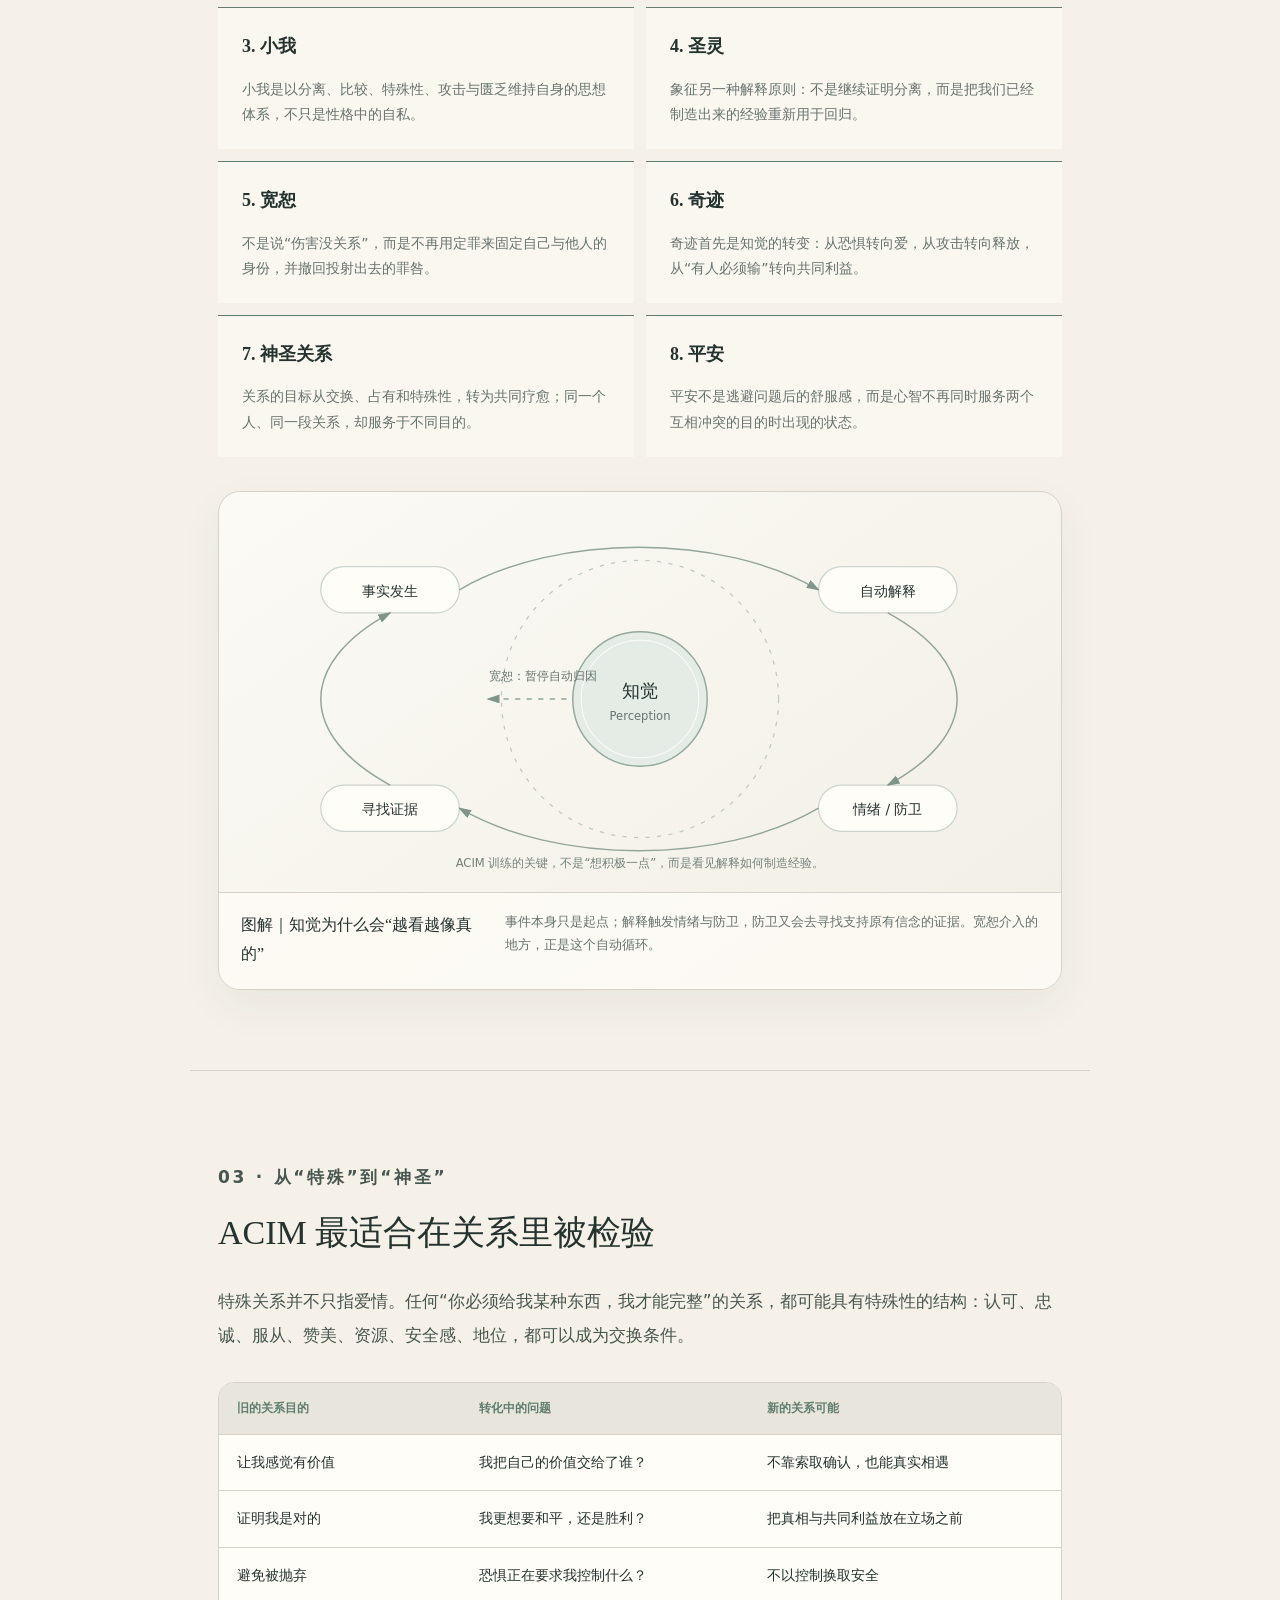
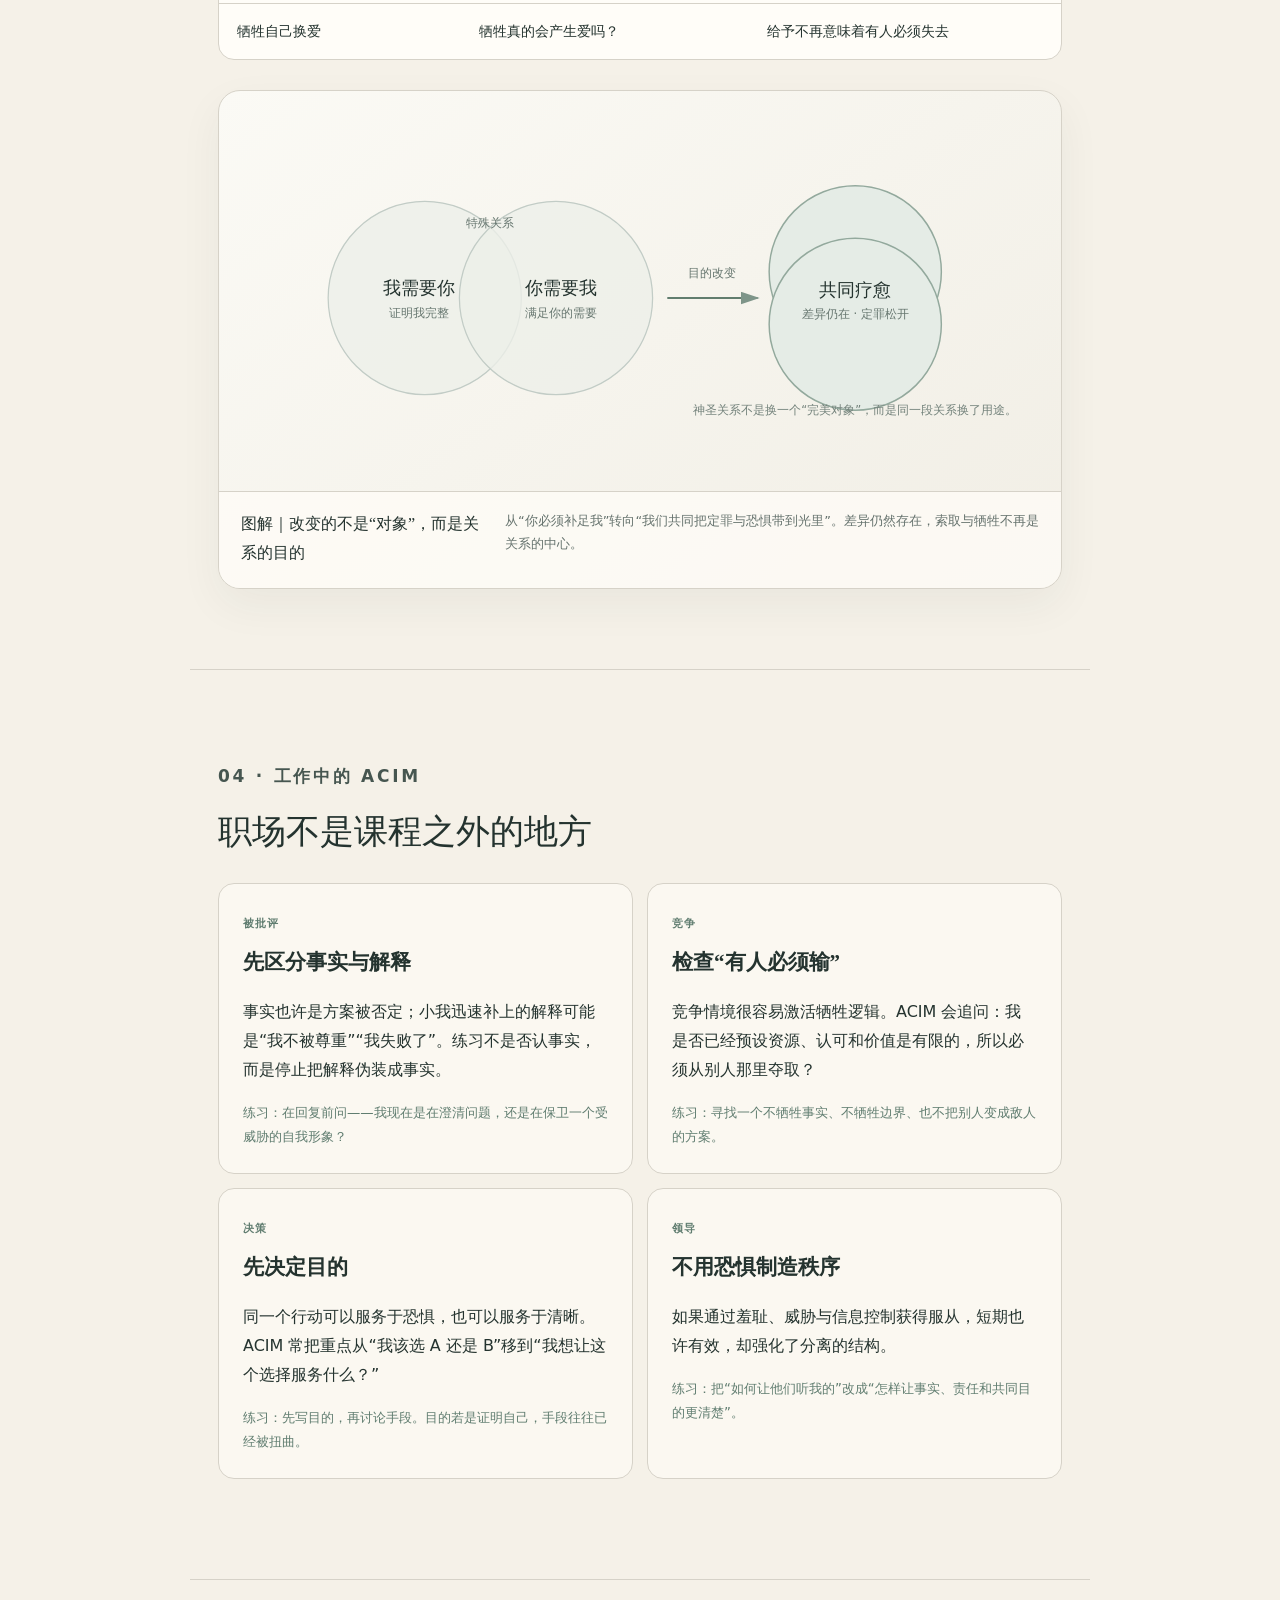
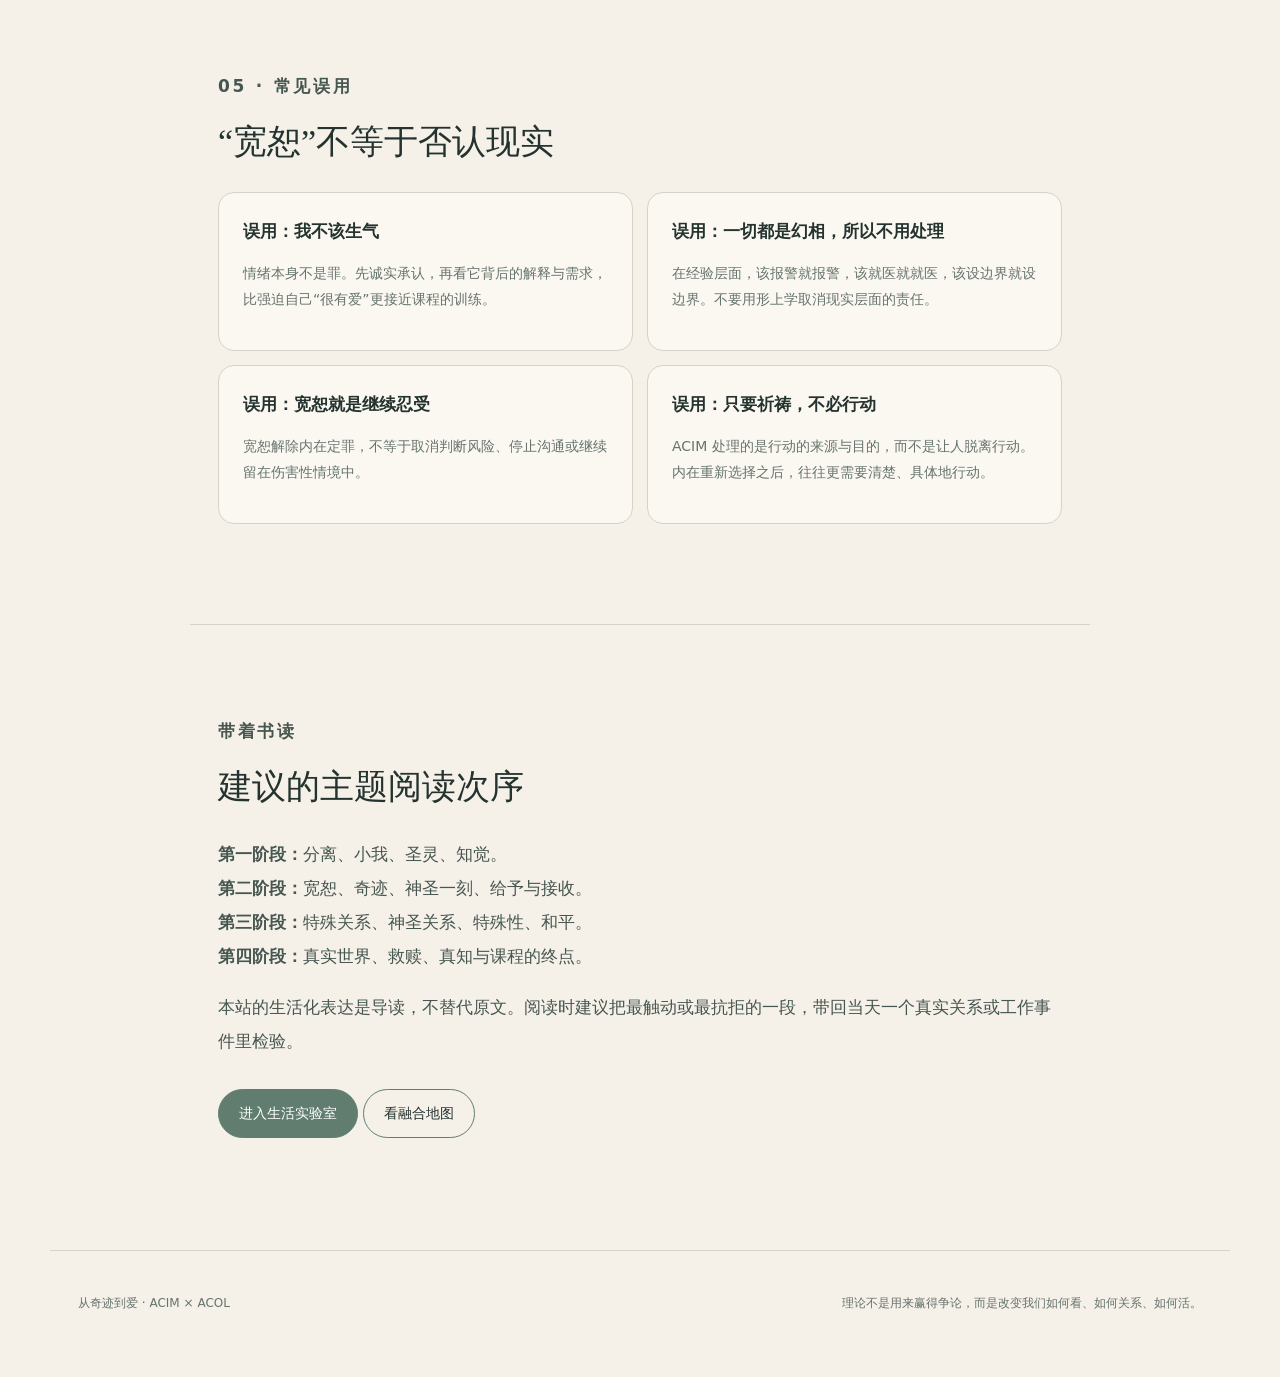
==== commit abc5871e: "Add inline explanatory visuals across study pages" ====
--- a/acim.html
+++ b/acim.html
@@ -36,6 +36,9 @@
 <article><b>7. 神圣关系</b><p>关系的目标从交换、占有和特殊性，转为共同疗愈；同一个人、同一段关系，却服务于不同目的。</p></article>
 <article><b>8. 平安</b><p>平安不是逃避问题后的舒服感，而是心智不再同时服务两个互相冲突的目的时出现的状态。</p></article>
 </div>
+<figure class="explain-visual" data-visual="perception-loop">
+  <figcaption><b>图解｜知觉为什么会“越看越像真的”</b><span>事件本身只是起点；解释触发情绪与防卫，防卫又会去寻找支持原有信念的证据。宽恕介入的地方，正是这个自动循环。</span></figcaption>
+</figure>
 </section>
 
 <section class="article-section theory-block">
@@ -48,6 +51,9 @@
 <div><span>避免被抛弃</span><span>恐惧正在要求我控制什么？</span><span>不以控制换取安全</span></div>
 <div><span>牺牲自己换爱</span><span>牺牲真的会产生爱吗？</span><span>给予不再意味着有人必须失去</span></div>
 </div>
+<figure class="explain-visual compact" data-visual="relationship-shift">
+  <figcaption><b>图解｜改变的不是“对象”，而是关系的目的</b><span>从“你必须补足我”转向“我们共同把定罪与恐惧带到光里”。差异仍然存在，索取与牺牲不再是关系的中心。</span></figcaption>
+</figure>
 </section>
 
 <section class="article-section theory-block">
@@ -78,4 +84,5 @@
 </section>
 </main>
 <footer><p>从奇迹到爱 · ACIM × ACOL</p><p>理论不是用来赢得争论，而是改变我们如何看、如何关系、如何活。</p></footer>
+<script src="visuals.js"></script>
 </body></html>
--- a/styles.css
+++ b/styles.css
@@ -131,6 +131,44 @@
 .method-bridge-grid p{font-size:14px;color:var(--muted);margin:7px 0}
 .method-note{padding:17px 20px!important;background:#263a33;color:#dce5df!important;border-radius:14px}
 
+/* V4: inline explanatory visuals — diagrams belong to the text, not poster art */
+.explain-visual{margin:34px 0 8px;border:1px solid var(--line);border-radius:22px;overflow:hidden;background:linear-gradient(145deg,#fbfaf5,#f1eee5);box-shadow:0 16px 44px rgba(43,63,55,.055)}
+.explain-visual.compact{margin-top:26px}
+.visual-canvas{padding:18px 22px 4px}
+.concept-svg{display:block;width:100%;height:auto;max-height:390px}
+.explain-visual figcaption{display:grid;grid-template-columns:240px 1fr;gap:24px;padding:18px 22px 21px;border-top:1px solid var(--line);background:rgba(255,253,248,.76);margin:0}
+.explain-visual figcaption b{font-family:var(--serif);font-size:16px;font-weight:500;color:var(--ink)}
+.explain-visual figcaption span{font-size:13px;color:var(--muted);line-height:1.75}
+.concept-svg text{font-family:var(--sans)}
+.concept-svg .v-title{font-family:var(--serif);font-size:17px;fill:var(--ink)}
+.concept-svg .v-text{font-size:13px;fill:var(--ink)}
+.concept-svg .v-small{font-size:11px;fill:#66766f}
+.concept-svg .v-caption{font-size:11px;fill:#73827b}
+.concept-svg .v-pill{fill:#fffdf8;stroke:#cbd4ce;stroke-width:1.2}
+.concept-svg .v-pill.accent{fill:#dfeae2;stroke:#9eb3a6}
+.concept-svg .v-node{fill:#e5ece6;stroke:#93a99d;stroke-width:1.4}
+.concept-svg .v-node-inner{fill:none;stroke:#fff;stroke-width:1;opacity:.8}
+.concept-svg .v-orbit{fill:none;stroke:#bdc9c2;stroke-width:1.2;stroke-dasharray:4 7}
+.concept-svg .v-orbit.inner{opacity:.6}
+.concept-svg .v-link{fill:none;stroke:#92a59a;stroke-width:1.4}
+.concept-svg .v-link.strong{stroke:#617d6e;stroke-width:2}
+.concept-svg .v-link.dash{stroke-dasharray:5 6}
+.concept-svg .v-arrow{fill:#7e9589}
+.concept-svg .v-soft-circle{fill:#edf0e9;fill-opacity:.78;stroke:#c2ccc6;stroke-width:1.2}
+.concept-svg .v-intersection{fill:#d9e5dc;fill-opacity:.86;stroke:#9eb1a5;stroke-width:1}
+.concept-svg .v-form{fill:#f6f1e5;stroke:#c8bfae;stroke-width:1.2}
+.concept-svg .v-output{fill:#e3ebe5;stroke:#a7b7ae;stroke-width:1.2}
+.concept-svg .v-dot{fill:#dce8e0;stroke:#8fa499;stroke-width:1.2}
+.concept-svg .v-person{fill:#cbdacf;stroke:#879d91;stroke-width:1.2}
+.concept-svg .v-stream{fill:none;stroke-width:28;stroke-linecap:round;opacity:.38}
+.concept-svg .v-stream.left{stroke:#bfd0c6}.concept-svg .v-stream.right{stroke:#decdaa}
+.concept-svg .v-lens{fill:#edf1ec;stroke:#91a79b;stroke-width:2}
+.concept-svg .v-lens-inner{fill:#fffdf8;stroke:#c3cec8;stroke-width:1}
+.concept-svg .v-wave{fill:none;stroke:#87a193;stroke-width:4;stroke-linecap:round}
+.concept-svg .v-scene{fill:#fffdf8;stroke:#c5d0c9;stroke-width:1.2}
+.concept-svg .v-bar{fill:#789184}.concept-svg .v-bar.soft{fill:#c8d4cd}
+.scene-map .visual-canvas{padding-bottom:10px}
+
 @media(max-width:840px){
   .layer-map{grid-template-columns:repeat(2,1fr)}
   .concept-river{grid-template-columns:1fr}
@@ -139,6 +177,7 @@
   .concept-list{grid-template-columns:repeat(2,1fr);max-height:none}
   .case-index{grid-template-columns:repeat(2,1fr)}
   .confusion-grid{grid-template-columns:1fr}
+  .explain-visual figcaption{grid-template-columns:1fr;gap:7px}
 }
 @media(max-width:840px){nav{display:none}.hero{grid-template-columns:1fr;padding-top:60px}.hero h1{font-size:39px}.hero-visual{height:360px}.orbit-a{width:250px;height:250px}.orbit-b{width:330px;height:330px}.pole-left{left:2%}.pole-right{right:2%}.journey{grid-template-columns:1fr}.bridge{padding:20px;flex-direction:row}.bridge i{transform:rotate(90deg)}.theme-layout{grid-template-columns:1fr}.theme-tabs{display:grid;grid-template-columns:1fr 1fr}.compare,.practice-columns,.lens-grid,.about,.theory-columns,.dual-lens,.scenario-steps{grid-template-columns:1fr}.path-grid,.portal-grid,.pillar-grid,.life-cases,.misuse-grid,.rhythm-grid,.weekly-grid,.four-stage-grid{grid-template-columns:1fr 1fr}.three-grid,.tension-grid,.wholehearted-grid{grid-template-columns:1fr}.integration-flow,.reset-grid{grid-template-columns:repeat(2,1fr)}.section{padding:76px 22px}.section h2{font-size:31px}.article-hero{padding:72px 22px 56px}.article-hero h1{font-size:38px}.article-section{padding:58px 22px}.theory-map{grid-template-columns:1fr}.level-grid{grid-template-columns:1fr}.formula{grid-template-columns:1fr}.formula i{display:none}.course-hero{padding:72px 22px 56px}.course-hero h1{font-size:38px}.transformation-table>div,.fusion-matrix>div{grid-template-columns:1fr}.table-head,.matrix-head{display:none!important}}
 @media(max-width:520px){
@@ -150,5 +189,9 @@
   .concept-one{font-size:18px;padding:16px}
   .concept-river{padding:20px}
   .case-scene{grid-template-columns:1fr}
+  .visual-canvas{padding:8px 8px 0}
+  .explain-visual{border-radius:16px;margin:24px 0 8px}
+  .explain-visual figcaption{padding:15px 16px 17px}
+  .concept-svg{min-height:220px}
 }
 @media(max-width:520px){.hero{padding:48px 20px}.hero h1{font-size:34px}.hero-actions{flex-direction:column;align-items:stretch}.hero-visual{height:320px}.orbit-b{width:290px;height:290px}.orbit-a{width:220px;height:220px}.pole{font-size:10px;padding:9px 12px}.theme-tabs,.path-grid,.portal-grid,.pillar-grid,.life-cases,.misuse-grid,.rhythm-grid,.weekly-grid,.four-stage-grid,.integration-flow,.reset-grid{grid-template-columns:1fr}.theme-panel,.practice-card{padding:24px}.section{padding:64px 20px}.article-hero{padding:54px 20px 42px}.article-hero h1{font-size:32px}.article-lead{font-size:19px}.article-section{padding:48px 20px}.article-section h2{font-size:28px}.contrast-line{grid-template-columns:1fr;gap:10px}.contrast-line>span{transform:rotate(90deg)}.identity-stack>div,.maturity-path>div{grid-template-columns:1fr}.closing-thesis{padding:24px}.closing-thesis h3{font-size:21px}.course-hero{padding:54px 20px 42px}.course-hero h1{font-size:32px}.course-keyline{align-items:flex-start}.portal-card{min-height:0}.scenario-panel{padding:22px}footer{padding:25px 20px;display:block}}
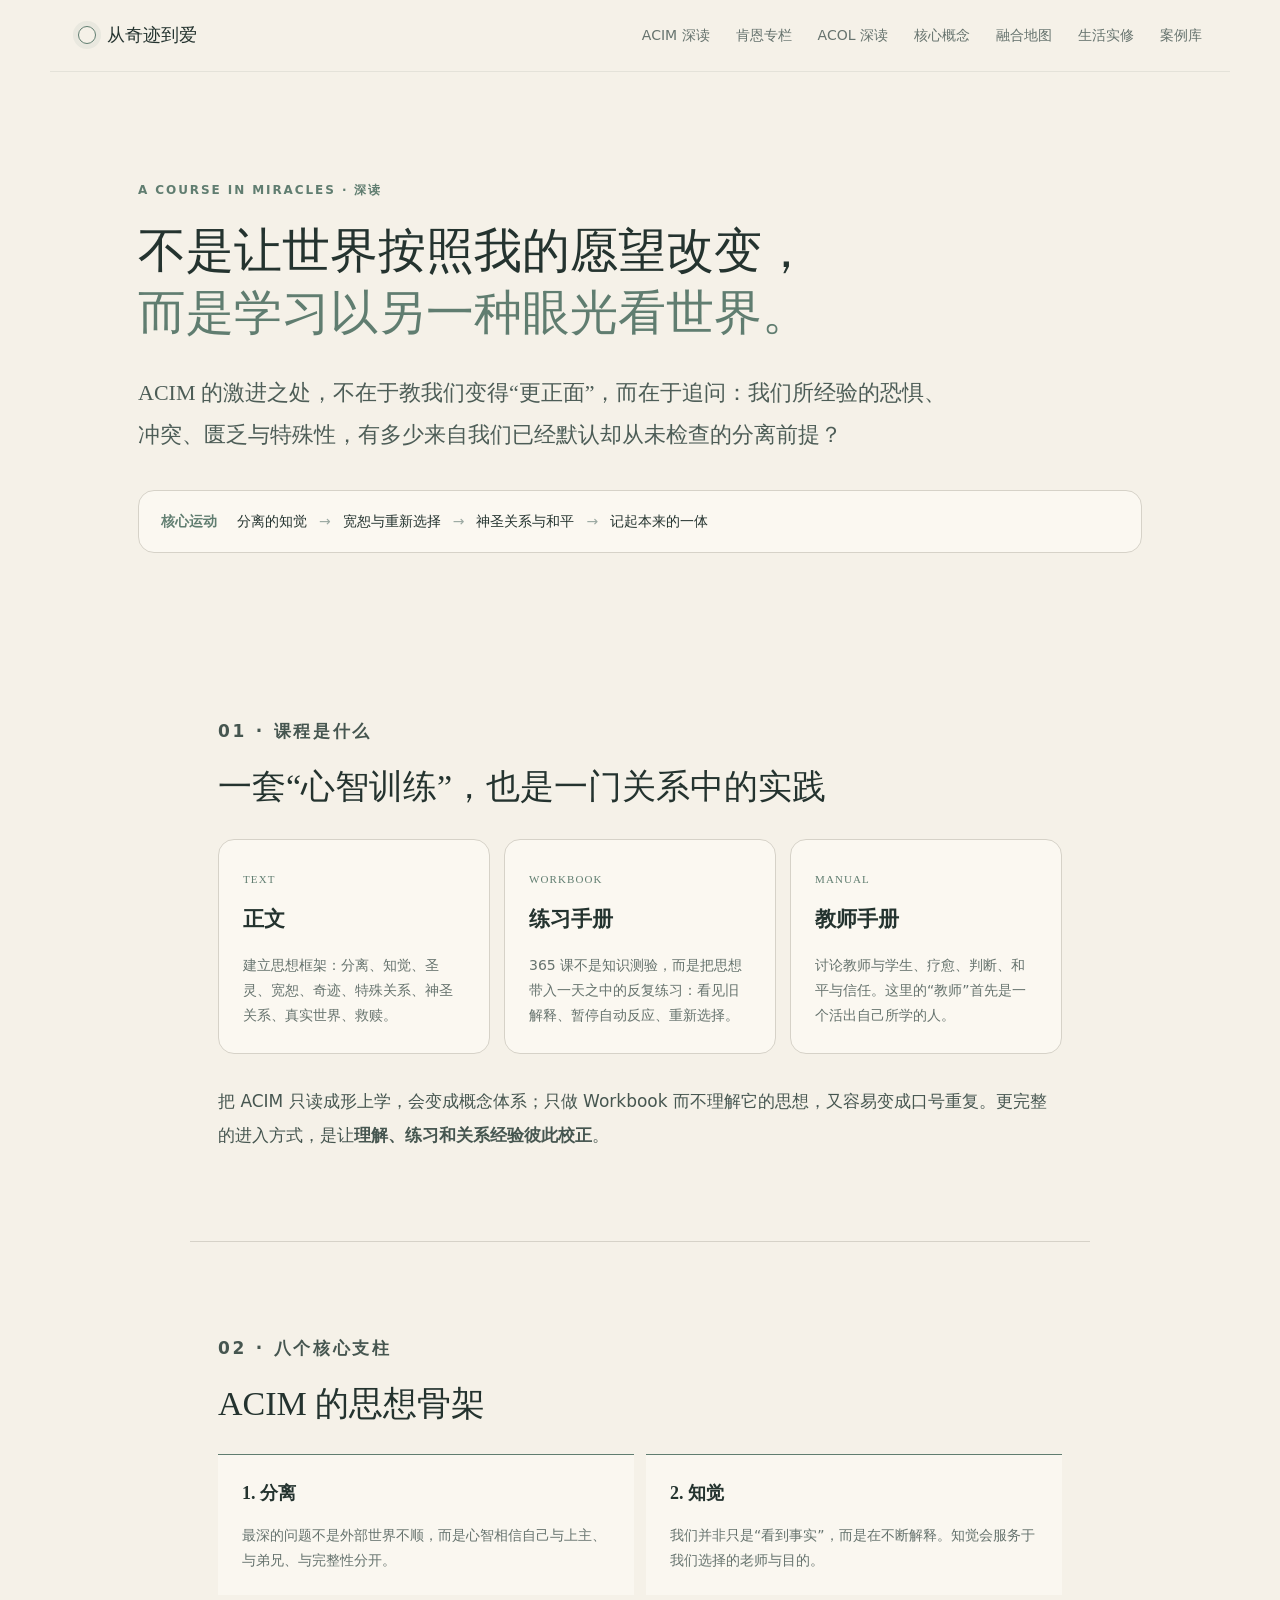
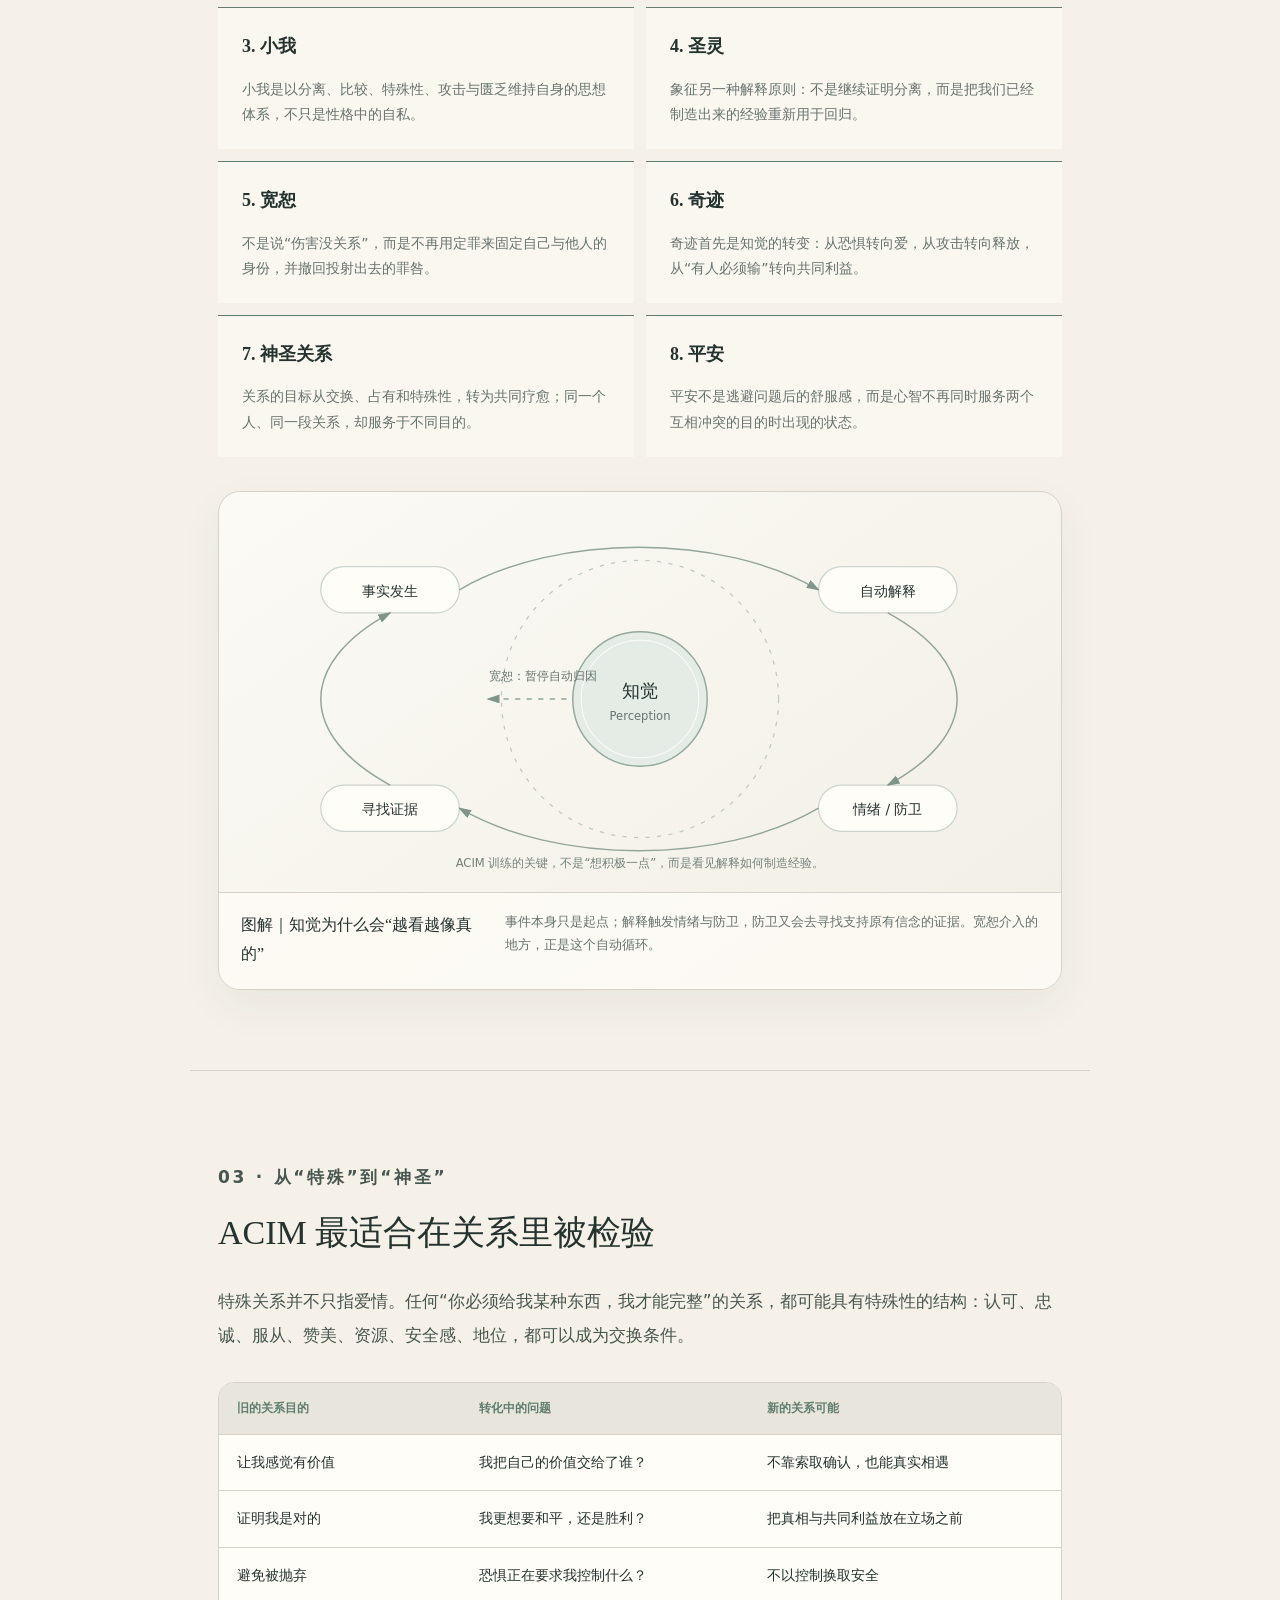
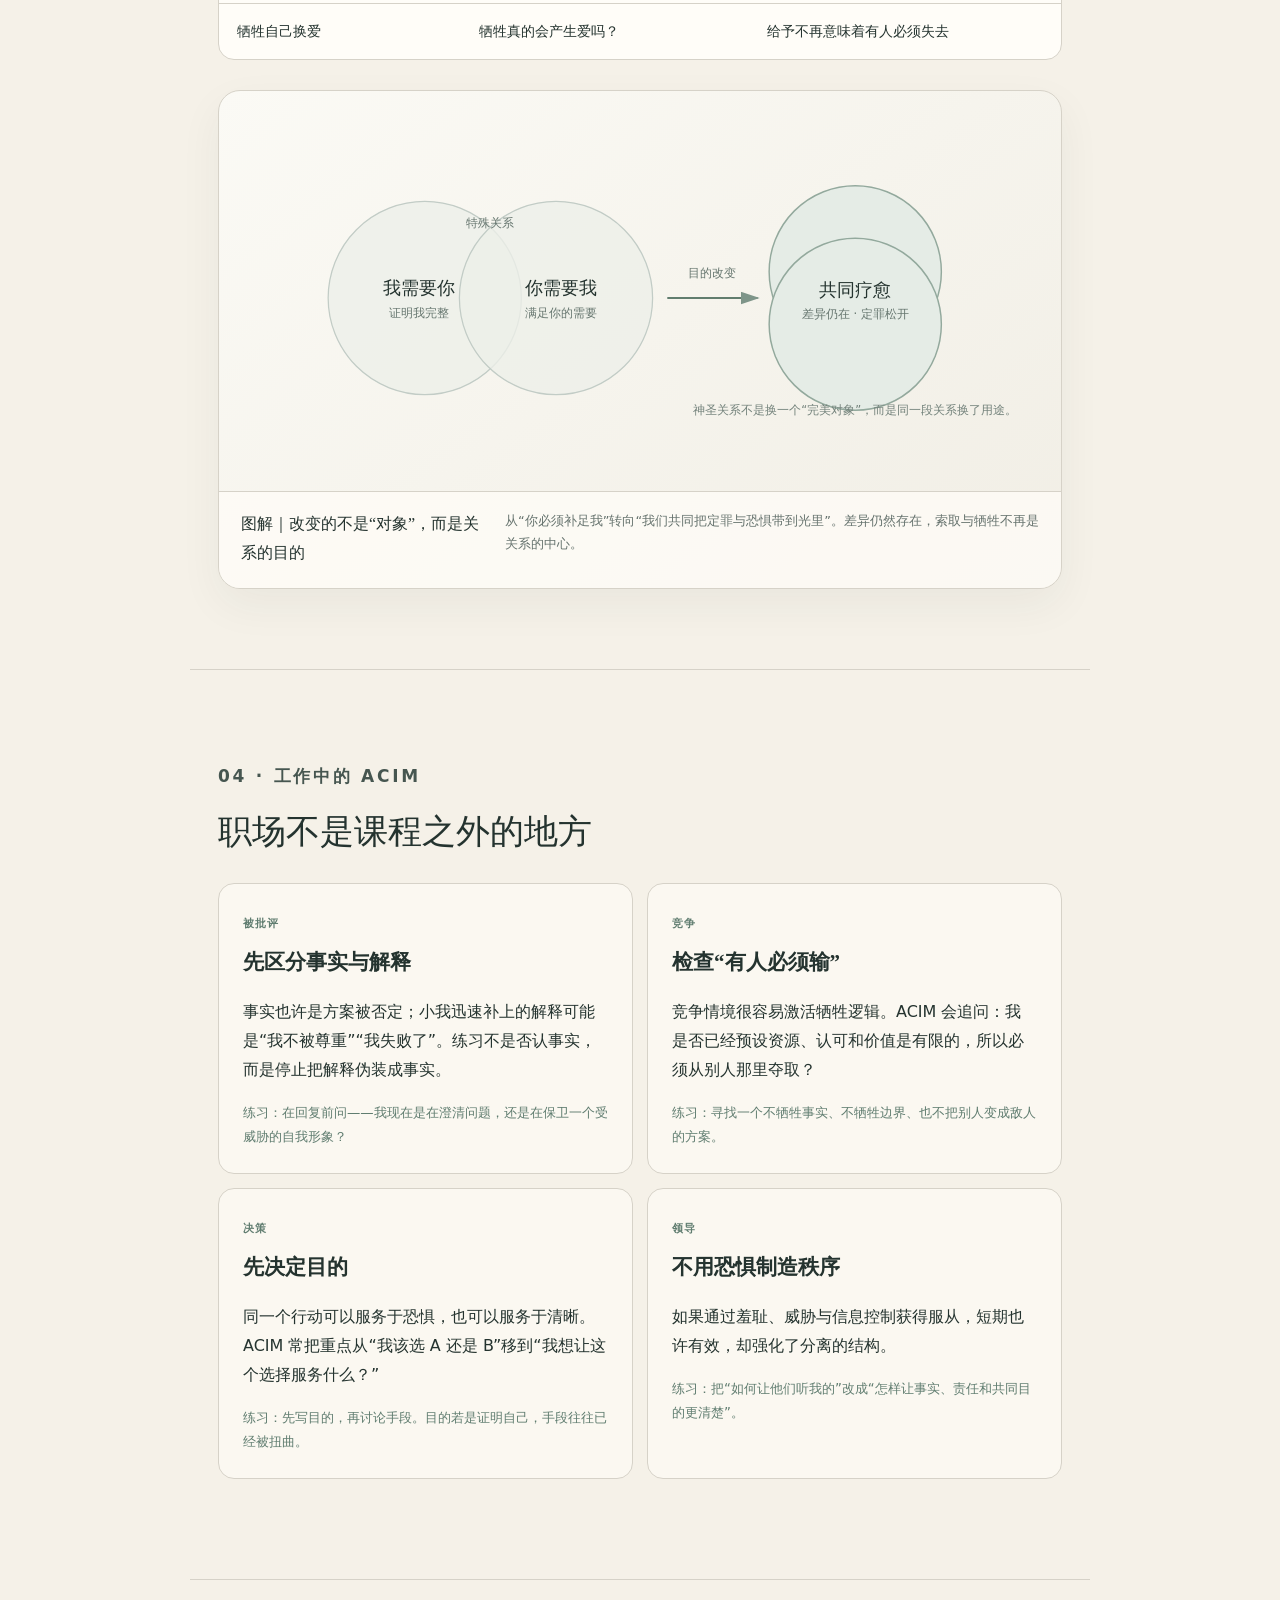
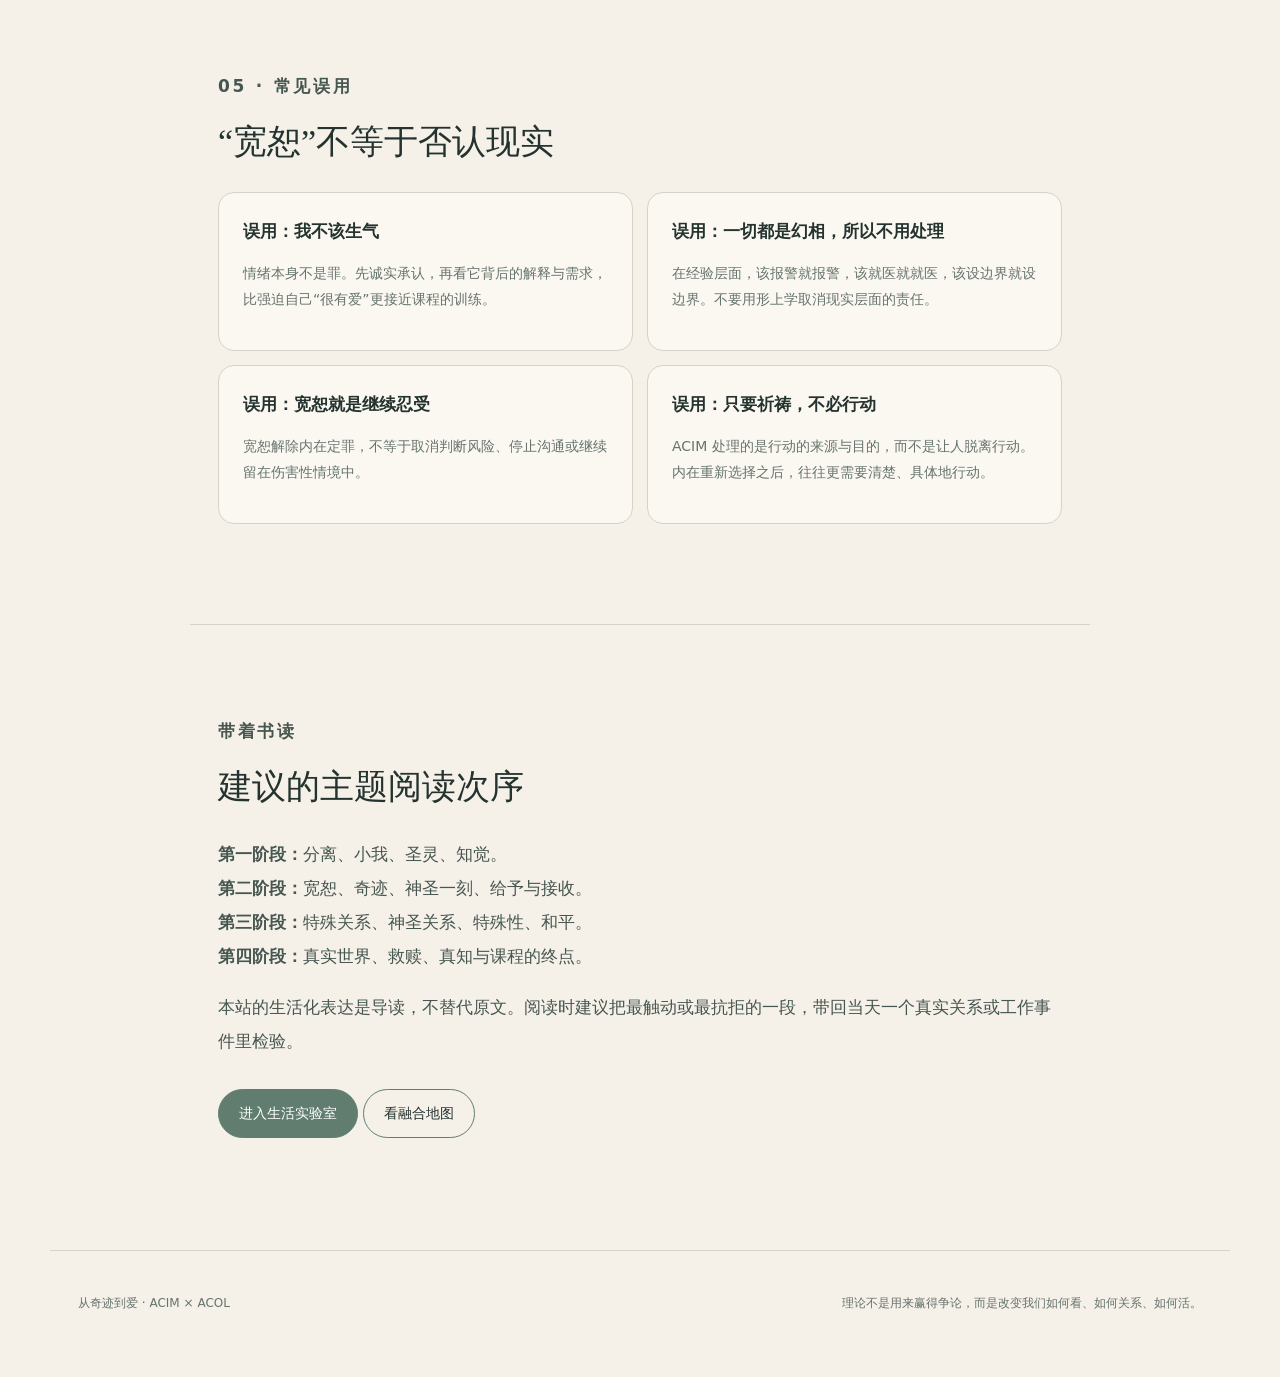
==== commit b9cc9de4: "Add Kenneth Wapnick ACIM column" ====
--- a/acim.html
+++ b/acim.html
@@ -5,7 +5,7 @@
 <title>ACIM 深读｜从奇迹到爱</title><link rel="stylesheet" href="styles.css"></head>
 <body>
 <header class="site-header"><a class="brand" href="index.html"><span class="brand-mark"></span><span>从奇迹到爱</span></a>
-<nav><a href="acim.html" aria-current="page">ACIM 深读</a><a href="acol.html">ACOL 深读</a><a href="concepts.html">核心概念</a><a href="integration.html">融合地图</a><a href="practice.html">生活实修</a><a href="cases.html">案例库</a></nav></header>
+<nav><a href="acim.html" aria-current="page">ACIM 深读</a><a href="ken.html">肯恩专栏</a><a href="acol.html">ACOL 深读</a><a href="concepts.html">核心概念</a><a href="integration.html">融合地图</a><a href="practice.html">生活实修</a><a href="cases.html">案例库</a></nav></header>
 <main>
 <section class="course-hero acim-hero">
 <p class="eyebrow">A COURSE IN MIRACLES · 深读</p>
--- a/styles.css
+++ b/styles.css
@@ -130,6 +130,20 @@
 .method-bridge-grid h3{font-family:var(--serif);font-size:20px;margin:7px 0 12px}
 .method-bridge-grid p{font-size:14px;color:var(--muted);margin:7px 0}
 .method-note{padding:17px 20px!important;background:#263a33;color:#dce5df!important;border-radius:14px}
+
+/* Ken Wapnick column */
+.ken-hero{background:radial-gradient(circle at 76% 22%,rgba(184,201,190,.28),transparent 34%)}
+.ken-intro-grid,.ken-reading-path{display:grid;grid-template-columns:repeat(3,1fr);gap:14px;margin:28px 0}
+.ken-intro-grid article,.ken-reading-path article{padding:24px;border:1px solid var(--line);border-radius:16px;background:var(--cream)}
+.ken-intro-grid span,.ken-reading-path span{font-size:11px;letter-spacing:.1em;color:var(--sage);font-weight:700}
+.ken-intro-grid h3,.ken-reading-path h3{font-family:var(--serif);font-size:20px;margin:8px 0 10px}
+.ken-intro-grid p,.ken-reading-path p{font-size:14px;color:var(--muted);margin-bottom:0}
+.ken-wall{display:grid;grid-template-columns:1fr 150px 1fr;gap:18px;align-items:stretch;margin:30px 0}
+.ken-wall>div{display:flex;flex-direction:column;justify-content:center;min-height:150px;padding:24px;border-radius:16px;border:1px solid var(--line);background:var(--cream)}
+.ken-wall small{color:var(--sage);font-weight:700}.ken-wall b{font-family:var(--serif);font-size:22px;margin:7px 0}.ken-wall span{font-size:13px;color:var(--muted)}
+.ken-wall i{display:grid;place-items:center;text-align:center;font-style:normal;font-size:12px;color:#7d8c85;border-left:1px dashed #b8c3bc;border-right:1px dashed #b8c3bc}
+@media(max-width:840px){.ken-intro-grid,.ken-reading-path{grid-template-columns:1fr 1fr}.ken-wall{grid-template-columns:1fr}.ken-wall i{padding:14px 0;border-left:0;border-right:0;border-top:1px dashed #b8c3bc;border-bottom:1px dashed #b8c3bc}}
+@media(max-width:520px){.ken-intro-grid,.ken-reading-path{grid-template-columns:1fr}}
 
 /* V4: inline explanatory visuals — diagrams belong to the text, not poster art */
 .explain-visual{margin:34px 0 8px;border:1px solid var(--line);border-radius:22px;overflow:hidden;background:linear-gradient(145deg,#fbfaf5,#f1eee5);box-shadow:0 16px 44px rgba(43,63,55,.055)}
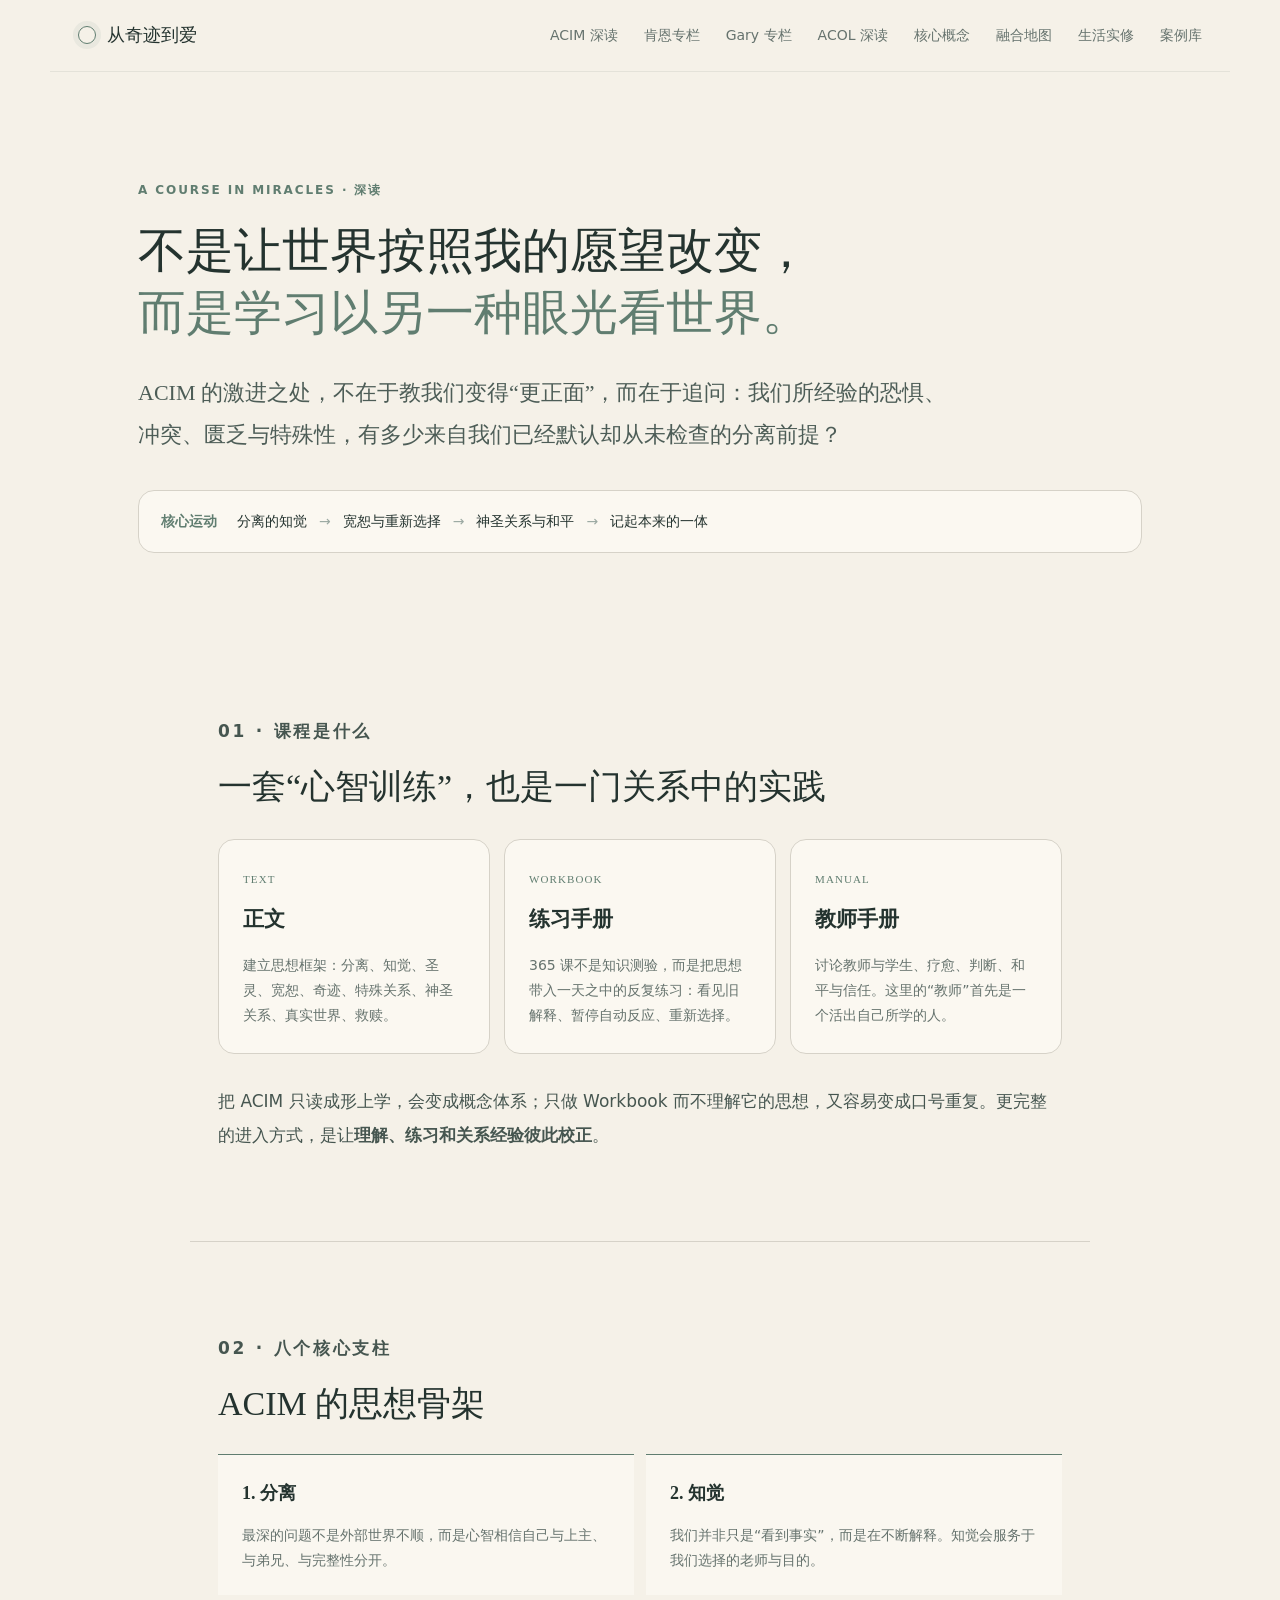
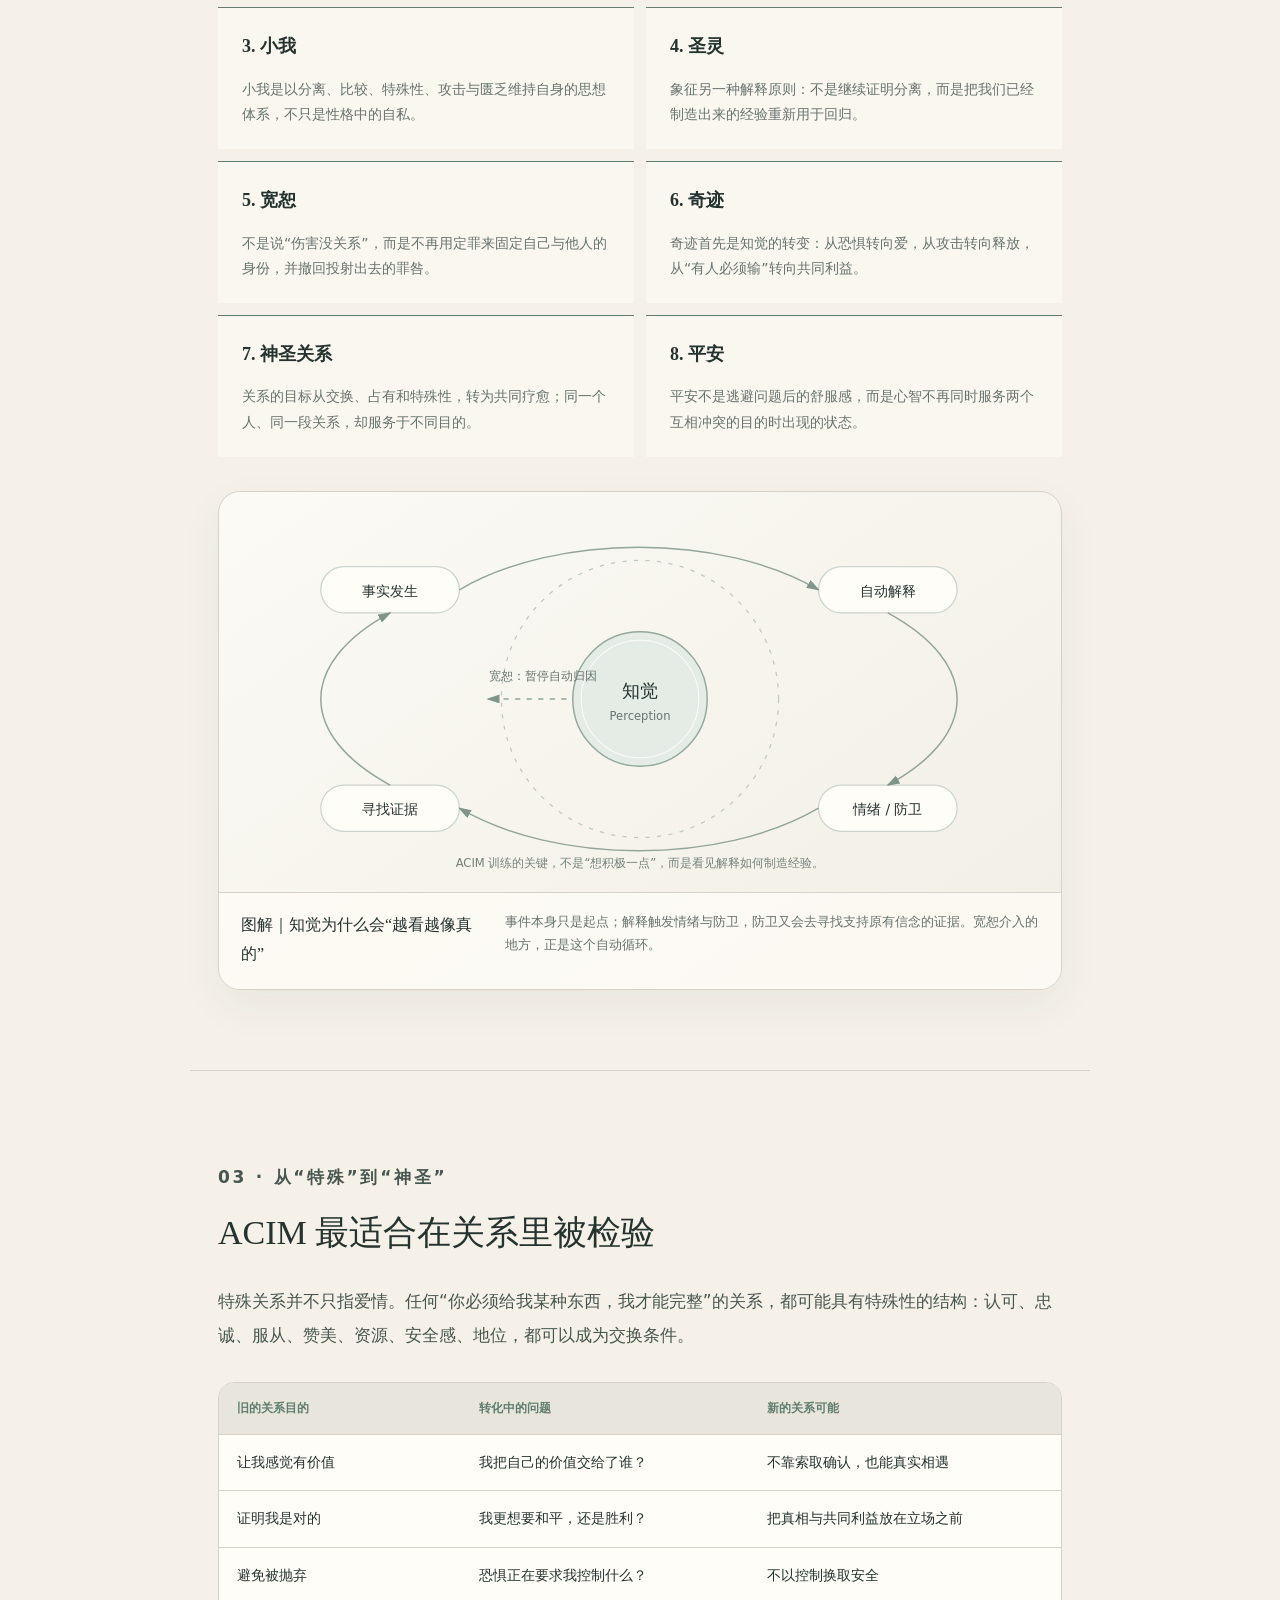
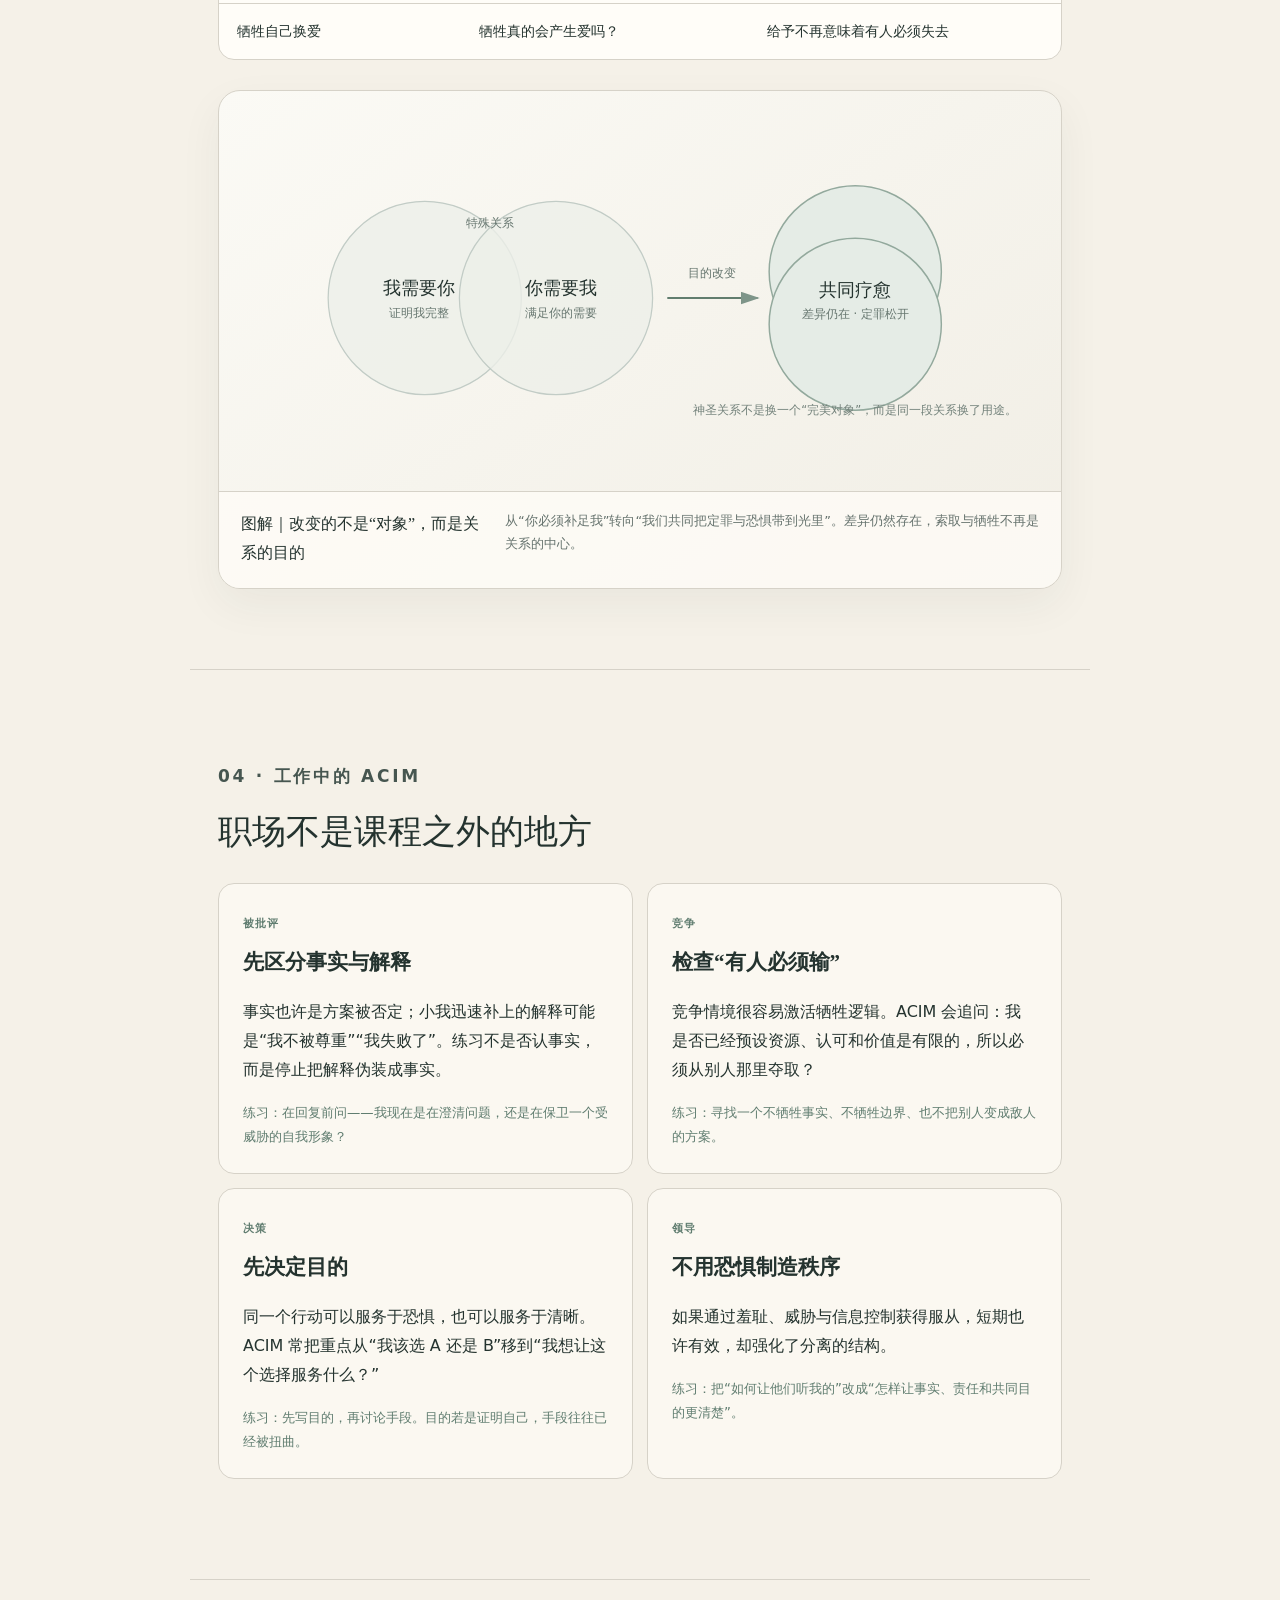
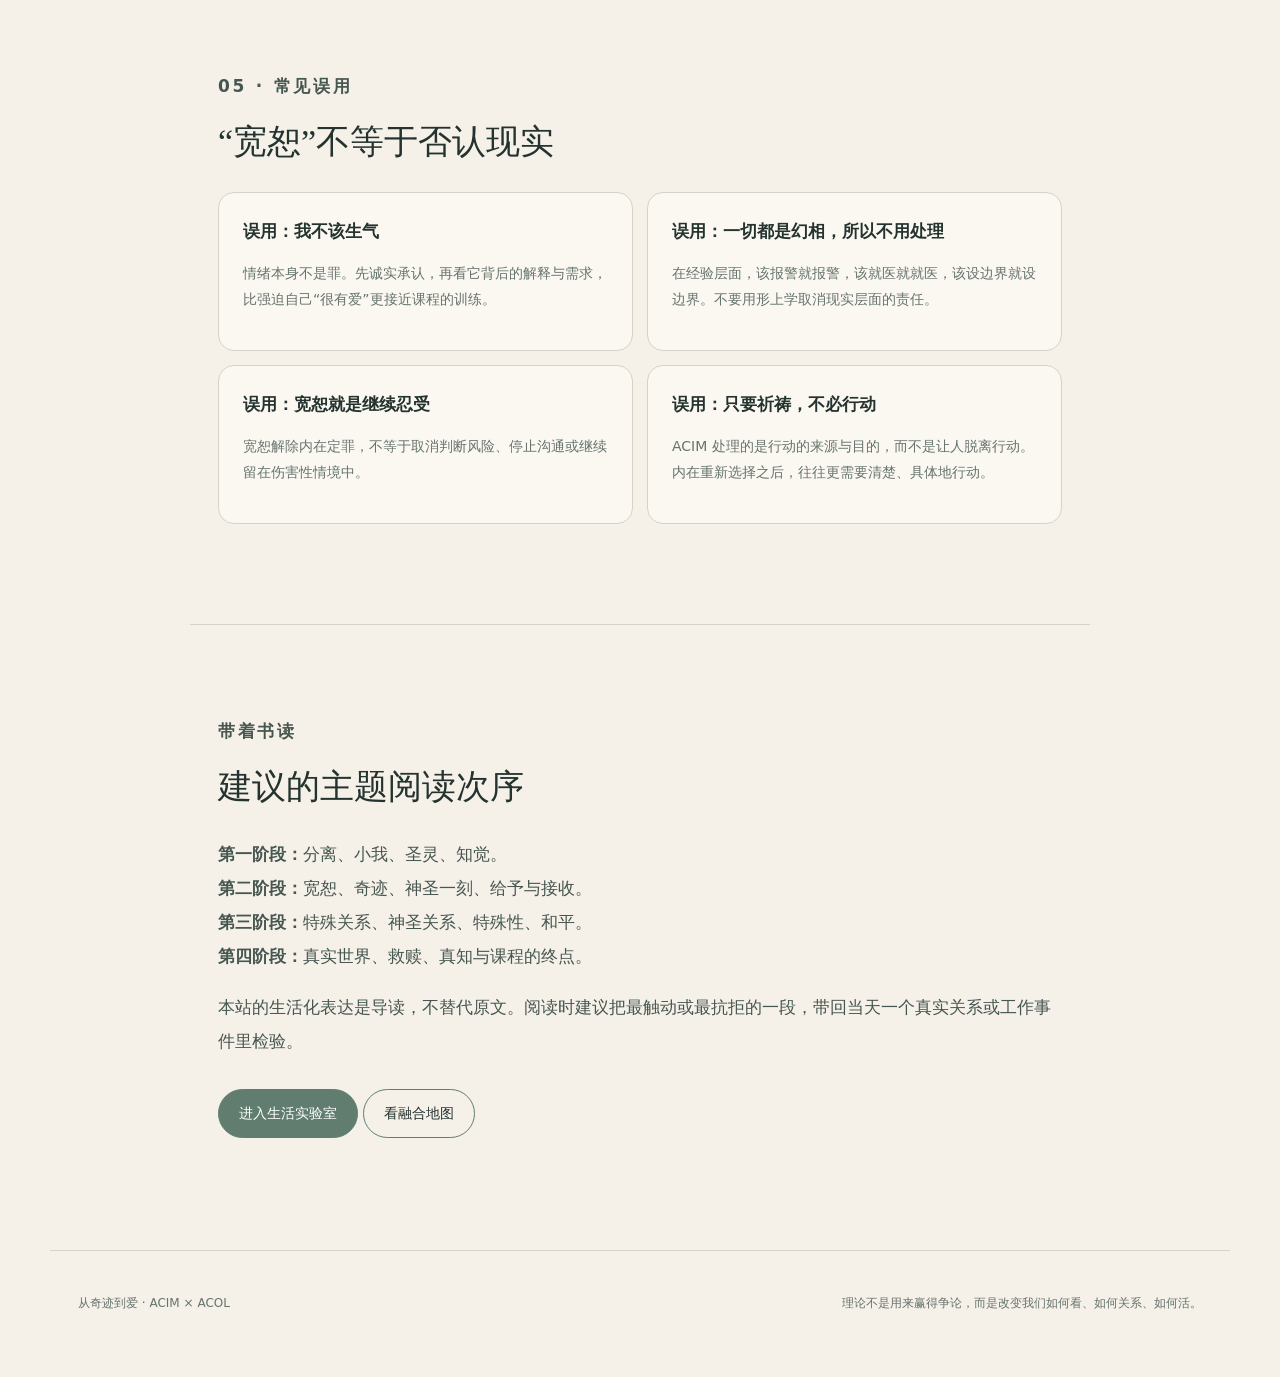
==== commit 3c9826d5: "Add Gary Renard Disappearance column" ====
--- a/acim.html
+++ b/acim.html
@@ -5,7 +5,7 @@
 <title>ACIM 深读｜从奇迹到爱</title><link rel="stylesheet" href="styles.css"></head>
 <body>
 <header class="site-header"><a class="brand" href="index.html"><span class="brand-mark"></span><span>从奇迹到爱</span></a>
-<nav><a href="acim.html" aria-current="page">ACIM 深读</a><a href="ken.html">肯恩专栏</a><a href="acol.html">ACOL 深读</a><a href="concepts.html">核心概念</a><a href="integration.html">融合地图</a><a href="practice.html">生活实修</a><a href="cases.html">案例库</a></nav></header>
+<nav><a href="acim.html" aria-current="page">ACIM 深读</a><a href="ken.html">肯恩专栏</a><a href="gary.html">Gary 专栏</a><a href="acol.html">ACOL 深读</a><a href="concepts.html">核心概念</a><a href="integration.html">融合地图</a><a href="practice.html">生活实修</a><a href="cases.html">案例库</a></nav></header>
 <main>
 <section class="course-hero acim-hero">
 <p class="eyebrow">A COURSE IN MIRACLES · 深读</p>
@@ -85,4 +85,4 @@
 </main>
 <footer><p>从奇迹到爱 · ACIM × ACOL</p><p>理论不是用来赢得争论，而是改变我们如何看、如何关系、如何活。</p></footer>
 <script src="visuals.js"></script>
-</body></html>+</body></html>
--- a/styles.css
+++ b/styles.css
@@ -144,6 +144,22 @@
 .ken-wall i{display:grid;place-items:center;text-align:center;font-style:normal;font-size:12px;color:#7d8c85;border-left:1px dashed #b8c3bc;border-right:1px dashed #b8c3bc}
 @media(max-width:840px){.ken-intro-grid,.ken-reading-path{grid-template-columns:1fr 1fr}.ken-wall{grid-template-columns:1fr}.ken-wall i{padding:14px 0;border-left:0;border-right:0;border-top:1px dashed #b8c3bc;border-bottom:1px dashed #b8c3bc}}
 @media(max-width:520px){.ken-intro-grid,.ken-reading-path{grid-template-columns:1fr}}
+
+/* Gary Renard / The Disappearance of the Universe column */
+.gary-hero{background:radial-gradient(circle at 78% 22%,rgba(220,201,164,.26),transparent 36%)}
+.gary-intro-grid,.gary-boundaries,.gary-ken-grid{display:grid;grid-template-columns:repeat(3,1fr);gap:14px;margin:28px 0}
+.gary-jafo-grid,.gary-reading-path{display:grid;grid-template-columns:repeat(2,1fr);gap:14px;margin:28px 0}
+.gary-intro-grid article,.gary-boundaries article,.gary-ken-grid article,.gary-jafo-grid article,.gary-reading-path article{padding:24px;border:1px solid var(--line);border-radius:16px;background:var(--cream)}
+.gary-intro-grid span,.gary-ken-grid span,.gary-jafo-grid span,.gary-reading-path span{font-size:11px;letter-spacing:.1em;color:var(--sage);font-weight:700}
+.gary-intro-grid h3,.gary-ken-grid h3,.gary-reading-path h3{font-family:var(--serif);font-size:20px;margin:8px 0 10px}
+.gary-intro-grid p,.gary-boundaries p,.gary-ken-grid p,.gary-jafo-grid p,.gary-reading-path p{font-size:14px;color:var(--muted);margin-bottom:0}
+.gary-boundaries b{font-family:var(--serif);font-size:18px;font-weight:500}
+.gary-reading-table{margin:30px 0;border:1px solid var(--line);border-radius:16px;overflow:hidden;background:var(--white)}
+.gary-reading-table>div{display:grid;grid-template-columns:1fr 1.35fr 1.15fr;gap:12px;padding:15px 18px;border-bottom:1px solid var(--line);font-size:14px}
+.gary-reading-table>div:last-child{border-bottom:0}
+.gary-reading-table .table-head{background:#e7e5dc;font-size:12px;color:var(--sage)}
+@media(max-width:840px){.gary-intro-grid,.gary-boundaries,.gary-ken-grid{grid-template-columns:1fr}.gary-jafo-grid,.gary-reading-path{grid-template-columns:1fr 1fr}.gary-reading-table>div{grid-template-columns:1fr}.gary-reading-table .table-head{display:none}}
+@media(max-width:520px){.gary-jafo-grid,.gary-reading-path{grid-template-columns:1fr}}
 
 /* V4: inline explanatory visuals — diagrams belong to the text, not poster art */
 .explain-visual{margin:34px 0 8px;border:1px solid var(--line);border-radius:22px;overflow:hidden;background:linear-gradient(145deg,#fbfaf5,#f1eee5);box-shadow:0 16px 44px rgba(43,63,55,.055)}
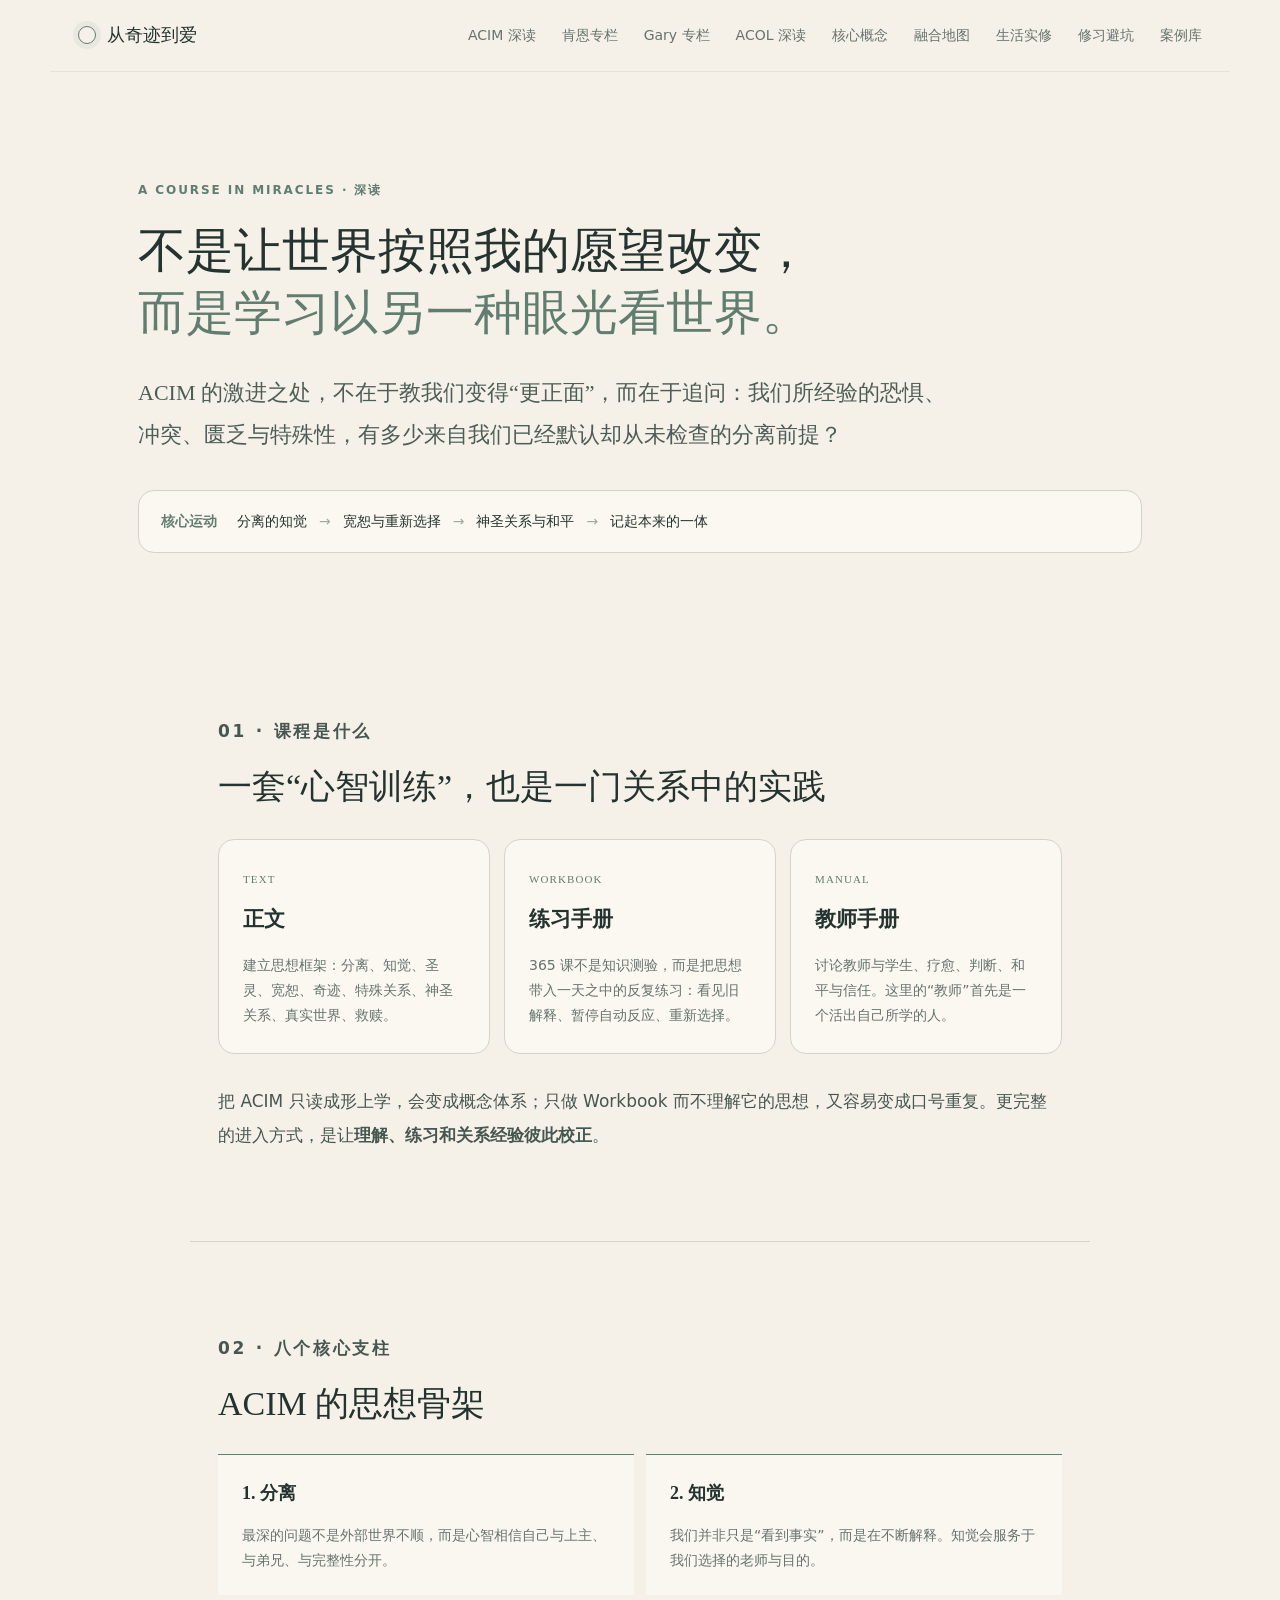
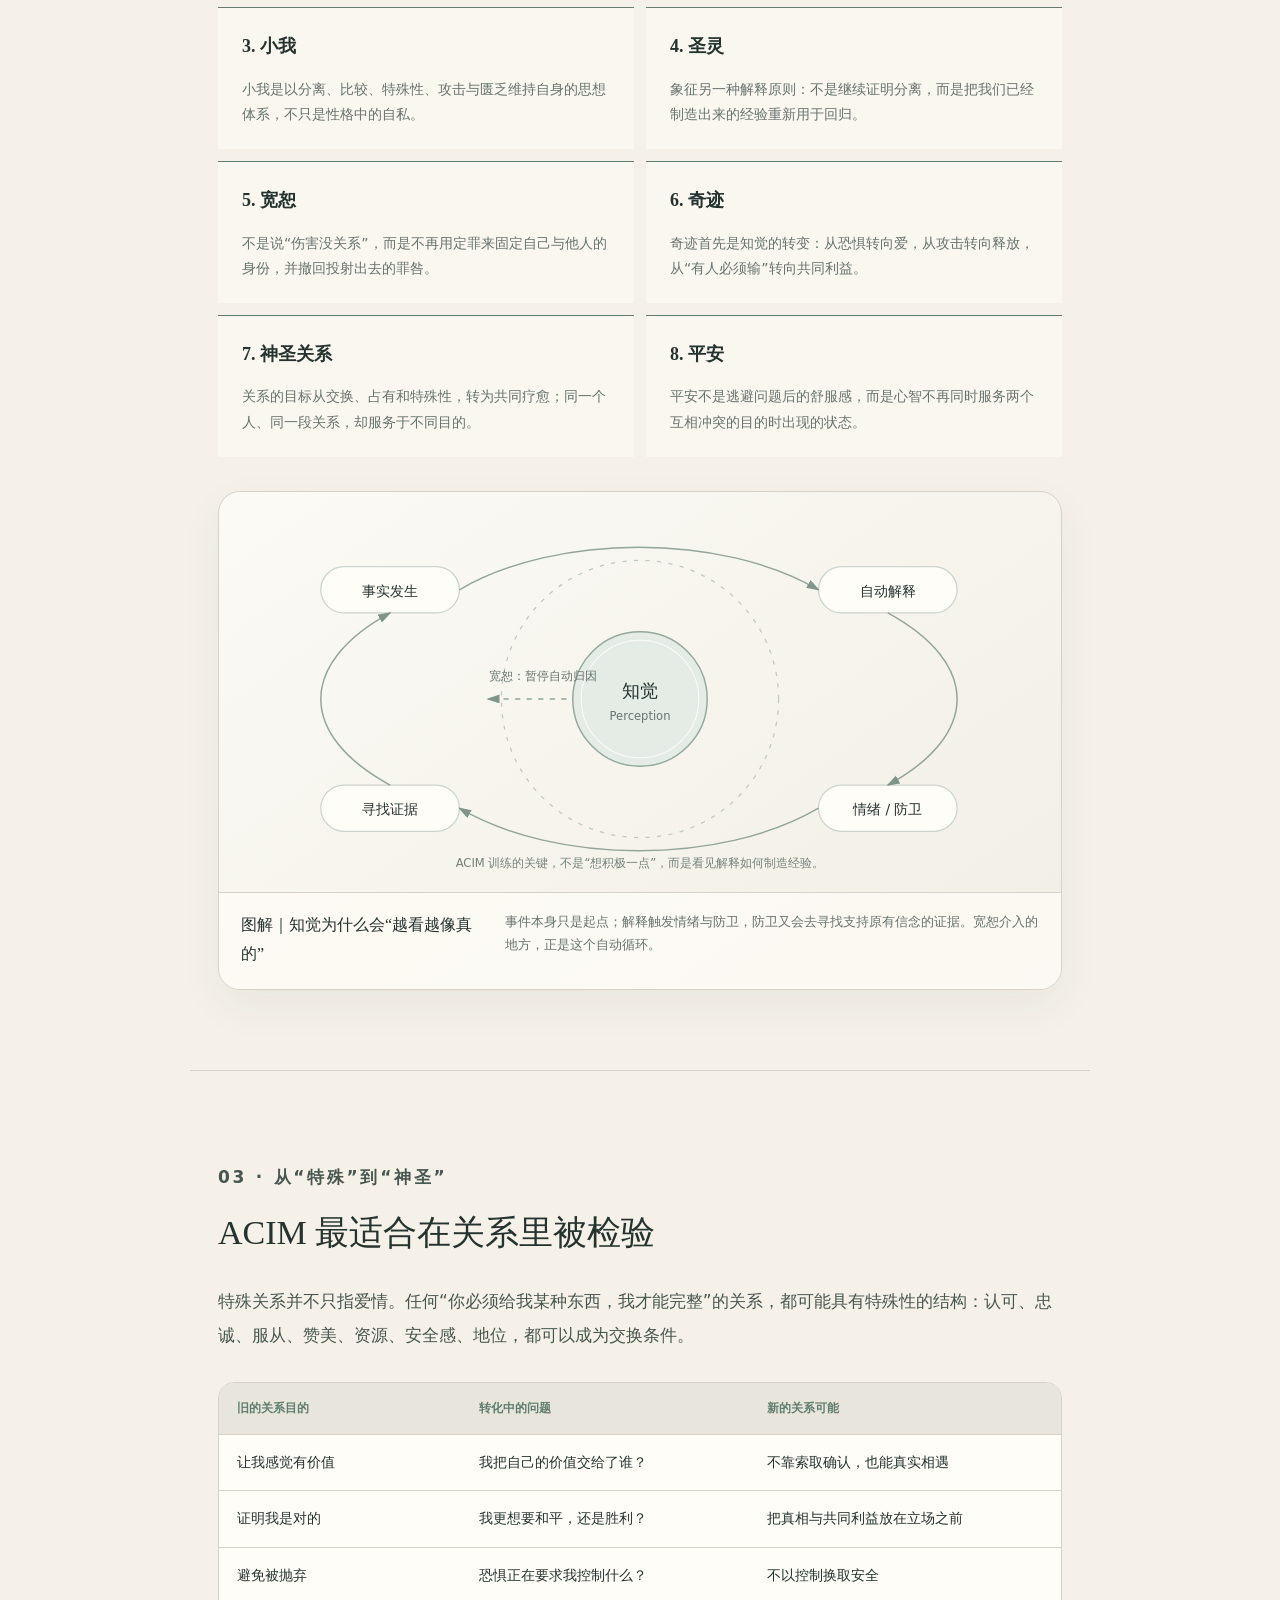
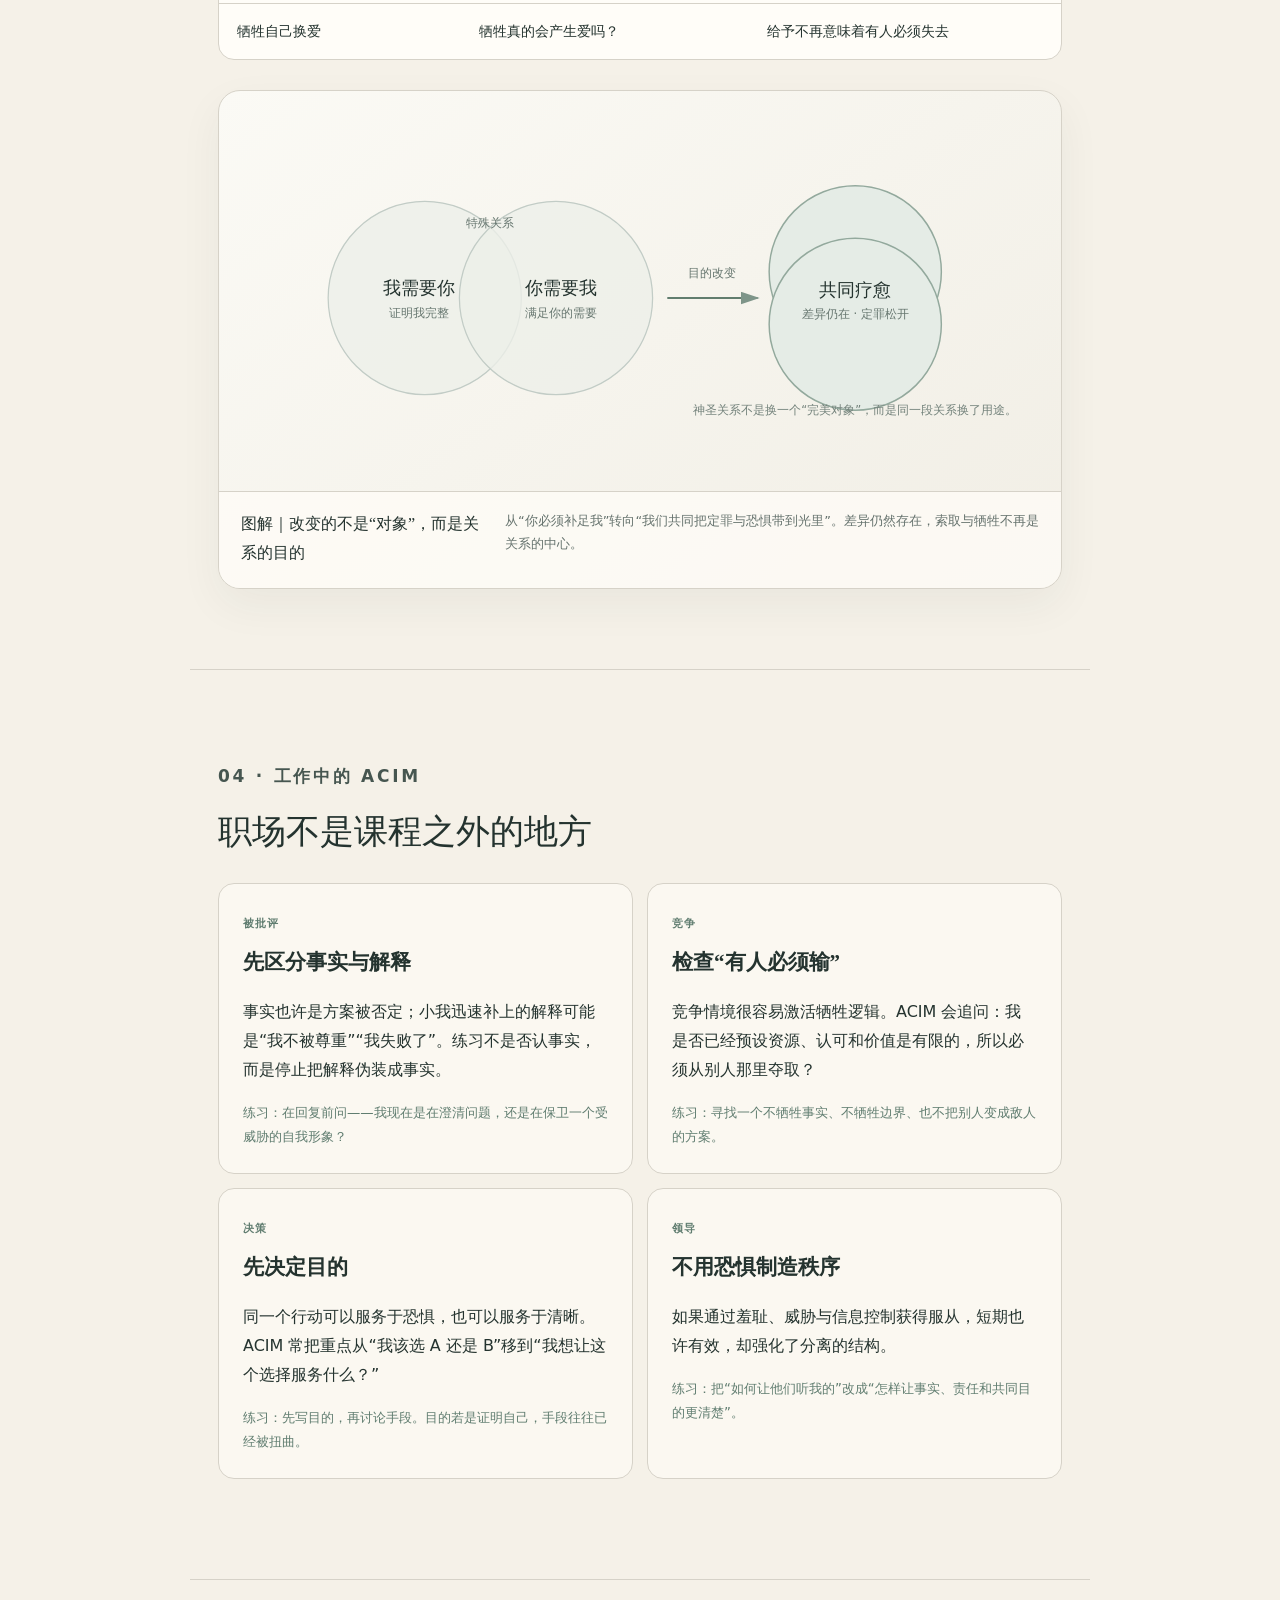
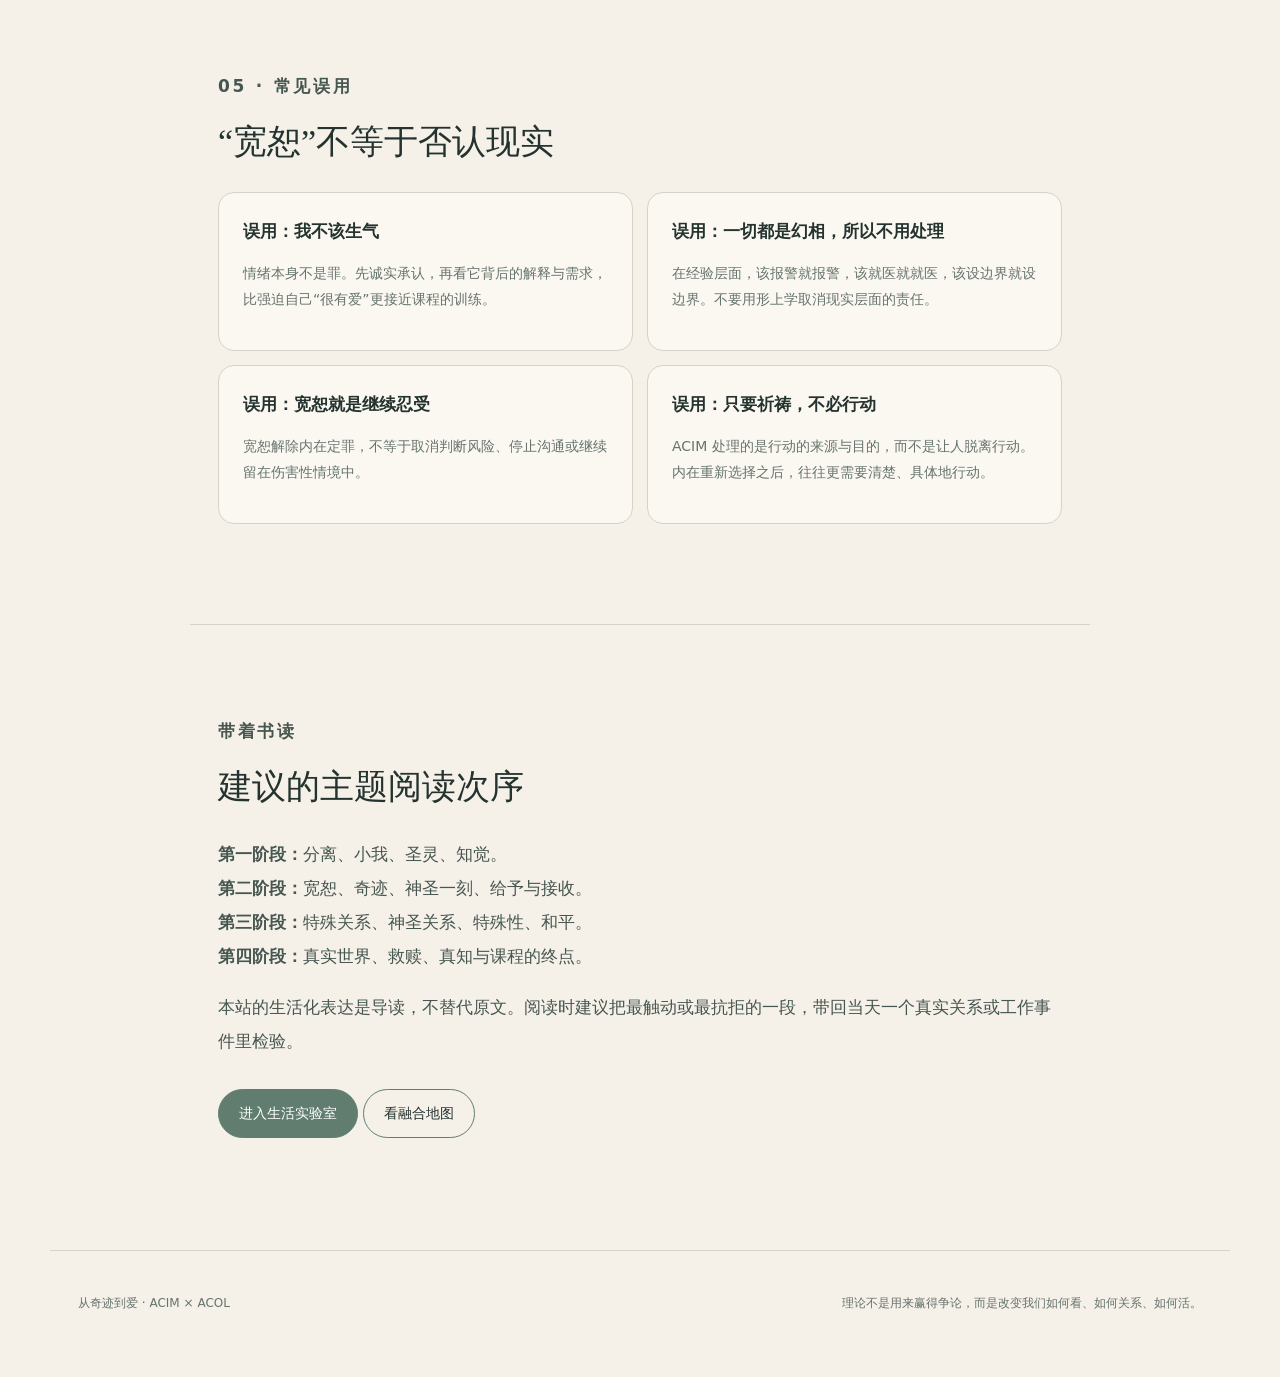
==== commit 430e3d76: "Add ACIM ACOL practice pitfalls guide" ====
--- a/acim.html
+++ b/acim.html
@@ -5,7 +5,7 @@
 <title>ACIM 深读｜从奇迹到爱</title><link rel="stylesheet" href="styles.css"></head>
 <body>
 <header class="site-header"><a class="brand" href="index.html"><span class="brand-mark"></span><span>从奇迹到爱</span></a>
-<nav><a href="acim.html" aria-current="page">ACIM 深读</a><a href="ken.html">肯恩专栏</a><a href="gary.html">Gary 专栏</a><a href="acol.html">ACOL 深读</a><a href="concepts.html">核心概念</a><a href="integration.html">融合地图</a><a href="practice.html">生活实修</a><a href="cases.html">案例库</a></nav></header>
+<nav><a href="acim.html" aria-current="page">ACIM 深读</a><a href="ken.html">肯恩专栏</a><a href="gary.html">Gary 专栏</a><a href="acol.html">ACOL 深读</a><a href="concepts.html">核心概念</a><a href="integration.html">融合地图</a><a href="practice.html">生活实修</a><a href="pitfalls.html">修习避坑</a><a href="cases.html">案例库</a></nav></header>
 <main>
 <section class="course-hero acim-hero">
 <p class="eyebrow">A COURSE IN MIRACLES · 深读</p>
--- a/styles.css
+++ b/styles.css
@@ -160,6 +160,33 @@
 .gary-reading-table .table-head{background:#e7e5dc;font-size:12px;color:var(--sage)}
 @media(max-width:840px){.gary-intro-grid,.gary-boundaries,.gary-ken-grid{grid-template-columns:1fr}.gary-jafo-grid,.gary-reading-path{grid-template-columns:1fr 1fr}.gary-reading-table>div{grid-template-columns:1fr}.gary-reading-table .table-head{display:none}}
 @media(max-width:520px){.gary-jafo-grid,.gary-reading-path{grid-template-columns:1fr}}
+
+/* ACIM x ACOL pitfalls / contemporary practice */
+.pitfall-hero{background:radial-gradient(circle at 79% 20%,rgba(199,181,149,.26),transparent 36%),radial-gradient(circle at 66% 74%,rgba(181,204,190,.22),transparent 34%)}
+.pitfall-axis{margin:30px 0;padding:24px 28px;border-left:3px solid var(--sage);background:var(--cream);border-radius:0 16px 16px 0}
+.pitfall-axis b{font-size:11px;letter-spacing:.12em;color:var(--sage)}
+.pitfall-axis p{font-family:var(--serif);font-size:20px;line-height:1.75;margin:8px 0 0}
+.pitfall-axis.final{background:#263a33;color:#eef1ec;border-left-color:#9fb6aa}
+.pitfall-axis.final b{color:#bdc9c2}.pitfall-axis.final p{color:#eef1ec}
+.pitfall-list{display:grid;gap:18px;margin-top:30px}
+.pitfall-card{padding:28px 30px;border:1px solid var(--line);border-radius:20px;background:var(--cream);box-shadow:0 10px 32px rgba(43,63,55,.035)}
+.pitfall-card header{display:grid;grid-template-columns:48px 1fr;gap:14px;align-items:start;margin-bottom:16px}
+.pitfall-card header span{display:grid;place-items:center;width:40px;height:40px;border:1px solid #b8c7bd;border-radius:50%;font:12px Georgia,serif;color:var(--sage);background:#eef3ee}
+.pitfall-card h3{font-family:var(--serif);font-size:25px;font-weight:500;line-height:1.45;margin:2px 0 0}
+.pitfall-card p{font-size:15px;line-height:1.95;color:#4d5c57;margin:10px 0}
+.pitfall-card p b{color:var(--ink);font-weight:600}
+.pitfall-card small{display:block;margin-top:18px;padding:14px 16px;border-radius:12px;background:#e7eee8;color:#496257;font-size:13px;line-height:1.75}
+.calibrator-grid{display:grid;grid-template-columns:repeat(2,1fr);gap:14px;margin:30px 0}
+.calibrator-grid article{display:grid;grid-template-columns:42px 1fr;gap:12px;padding:22px;border:1px solid var(--line);border-radius:16px;background:var(--cream)}
+.calibrator-grid span{font:12px Georgia,serif;color:var(--sage)}
+.calibrator-grid p{margin:0;font-family:var(--serif);font-size:17px;line-height:1.7}
+.return-steps{display:grid;grid-template-columns:repeat(5,1fr);gap:10px;margin:30px 0}
+.return-steps article{padding:20px 16px;border-top:1px solid var(--sage);background:rgba(255,253,248,.48)}
+.return-steps span{font:11px Georgia,serif;color:var(--sage)}
+.return-steps b{display:block;font-family:var(--serif);font-size:22px;margin:5px 0}
+.return-steps p{font-size:13px;line-height:1.7;color:var(--muted);margin:0}
+@media(max-width:840px){.calibrator-grid{grid-template-columns:1fr}.return-steps{grid-template-columns:repeat(2,1fr)}}
+@media(max-width:520px){.pitfall-card{padding:22px 20px}.pitfall-card header{grid-template-columns:40px 1fr;gap:10px}.pitfall-card h3{font-size:21px}.pitfall-axis{padding:20px}.pitfall-axis p{font-size:18px}.return-steps{grid-template-columns:1fr}}
 
 /* V4: inline explanatory visuals — diagrams belong to the text, not poster art */
 .explain-visual{margin:34px 0 8px;border:1px solid var(--line);border-radius:22px;overflow:hidden;background:linear-gradient(145deg,#fbfaf5,#f1eee5);box-shadow:0 16px 44px rgba(43,63,55,.055)}
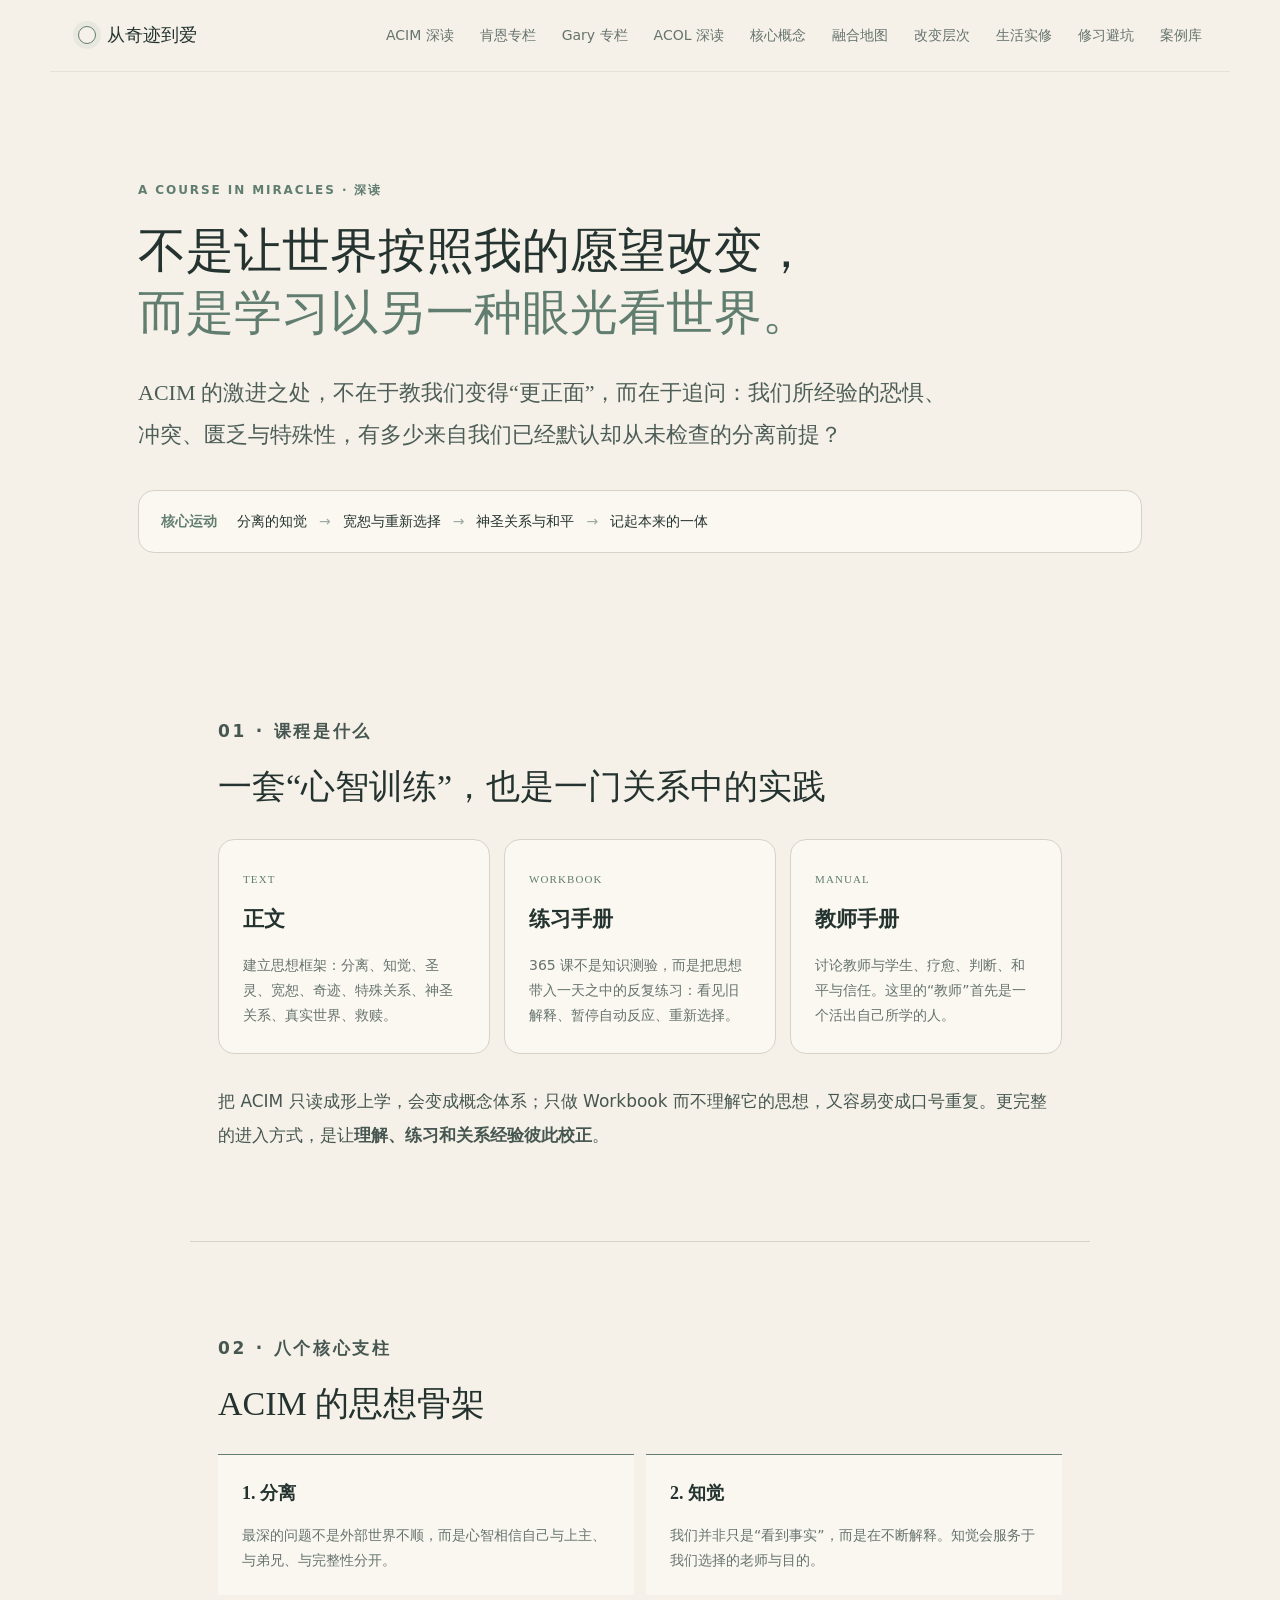
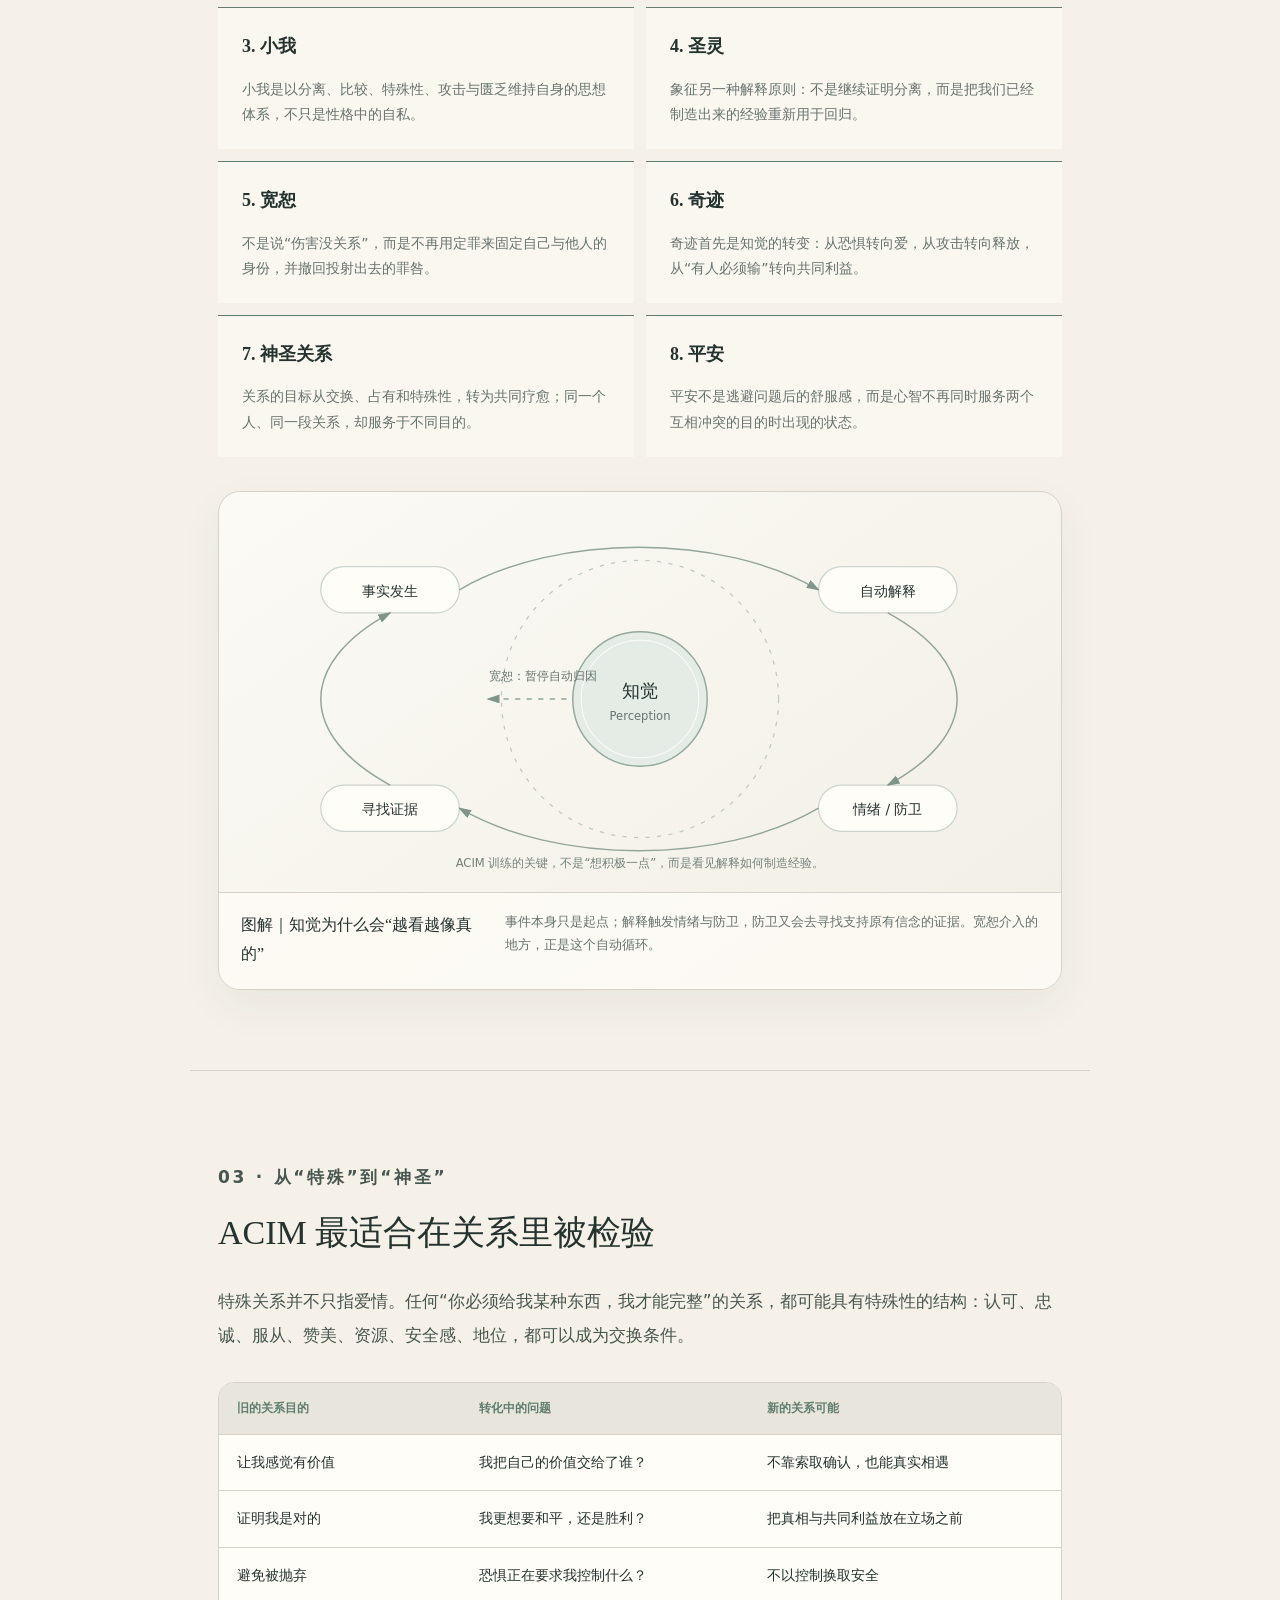
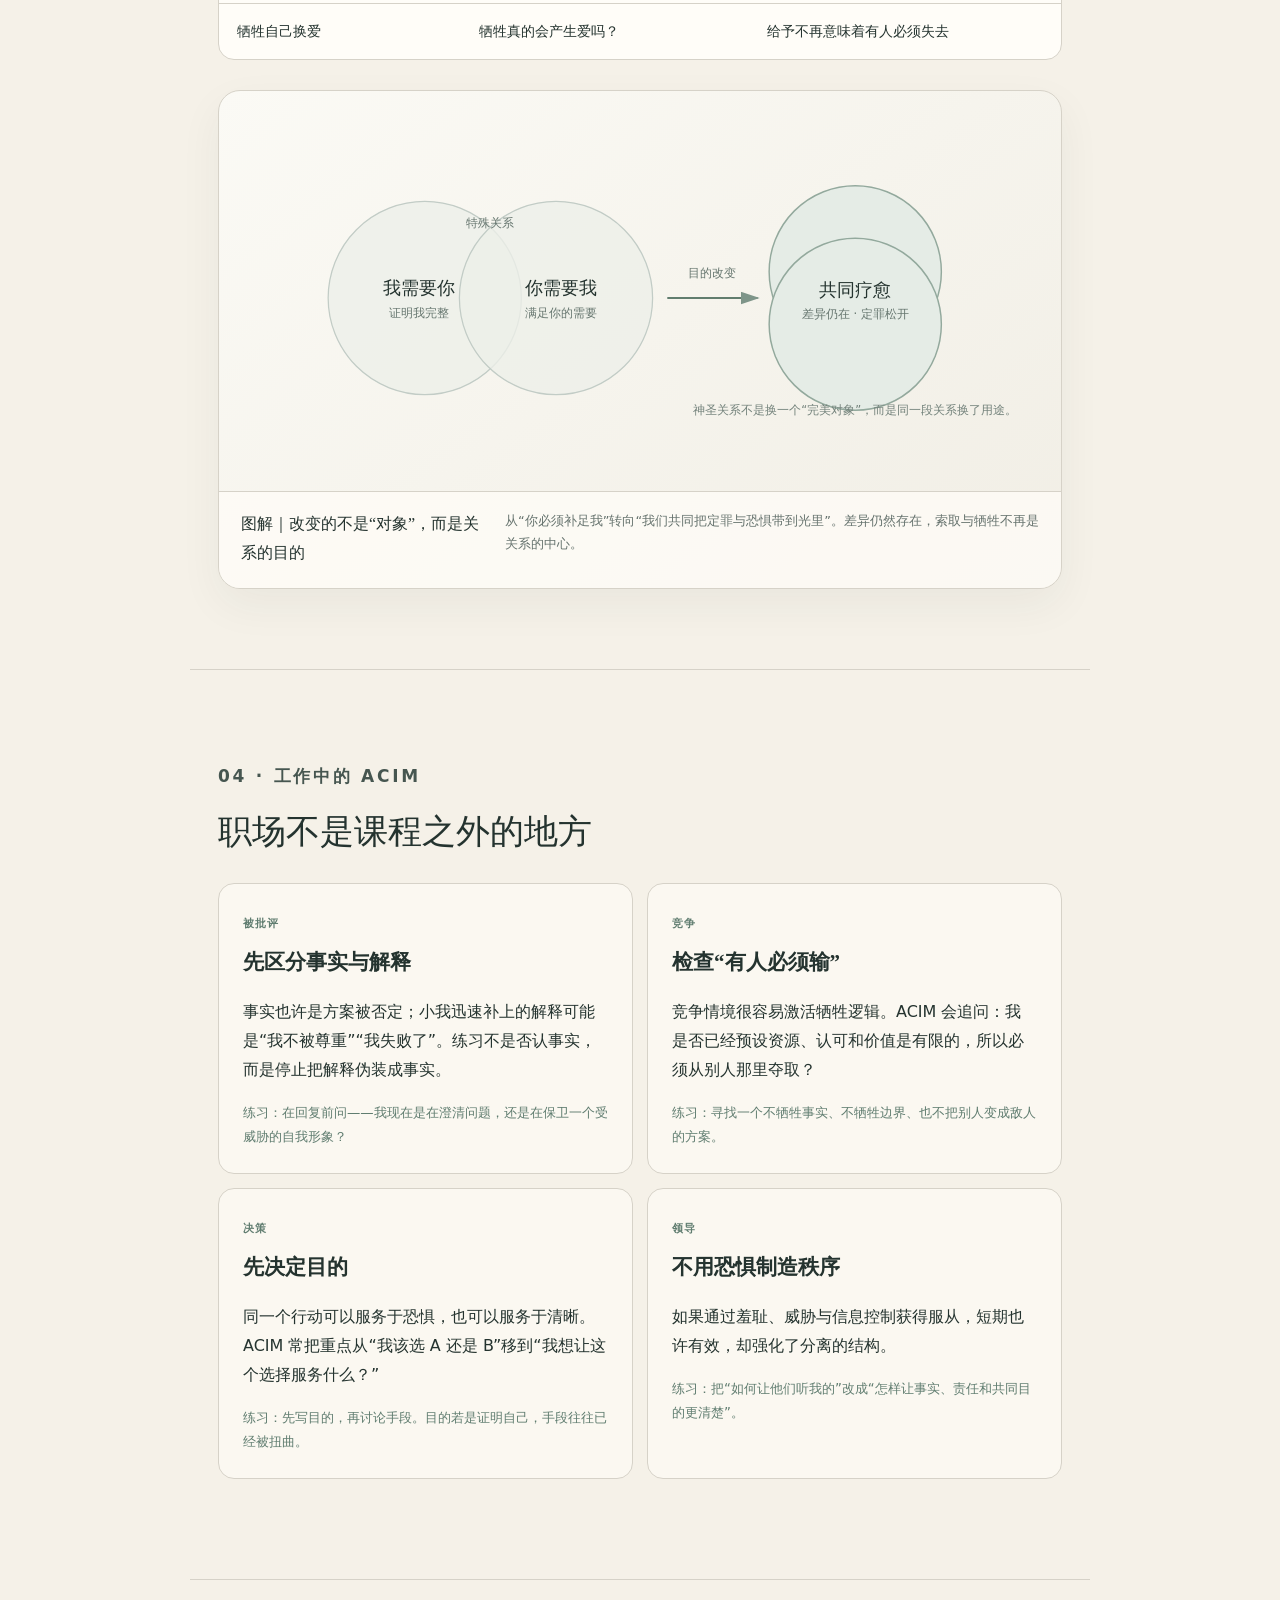
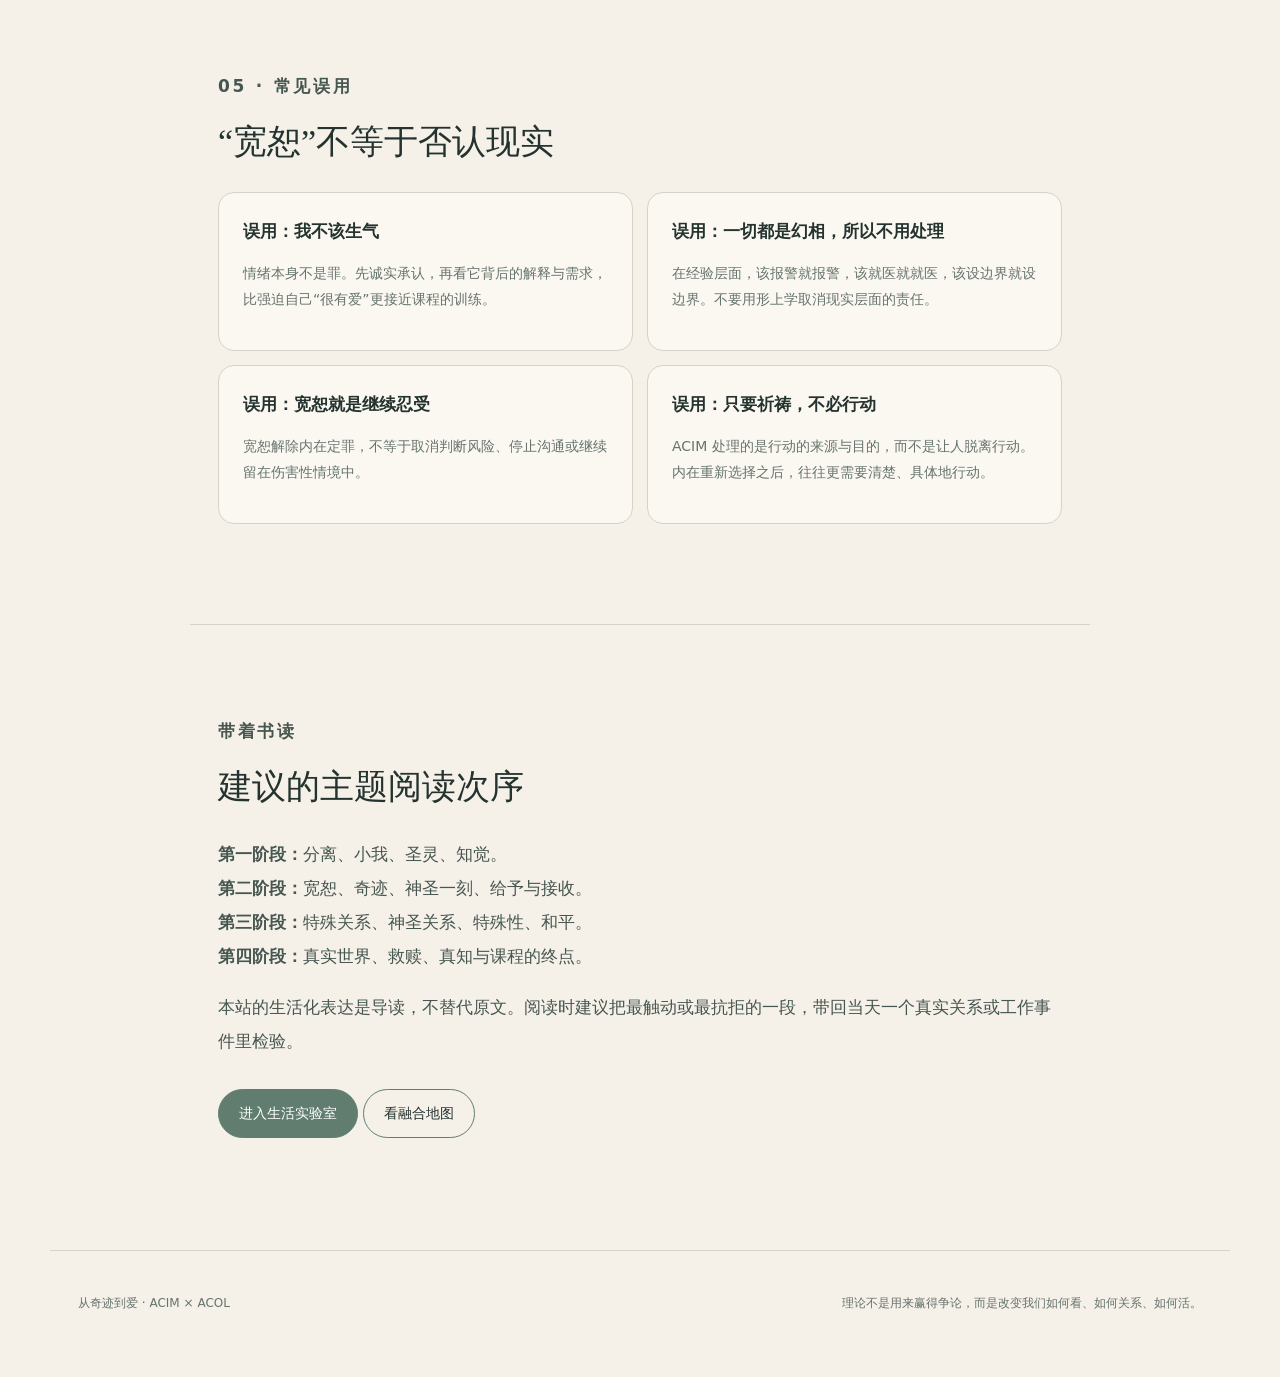
==== commit c0fed3f1: "Add first and second order change learning module" ====
--- a/acim.html
+++ b/acim.html
@@ -5,7 +5,7 @@
 <title>ACIM 深读｜从奇迹到爱</title><link rel="stylesheet" href="styles.css"></head>
 <body>
 <header class="site-header"><a class="brand" href="index.html"><span class="brand-mark"></span><span>从奇迹到爱</span></a>
-<nav><a href="acim.html" aria-current="page">ACIM 深读</a><a href="ken.html">肯恩专栏</a><a href="gary.html">Gary 专栏</a><a href="acol.html">ACOL 深读</a><a href="concepts.html">核心概念</a><a href="integration.html">融合地图</a><a href="practice.html">生活实修</a><a href="pitfalls.html">修习避坑</a><a href="cases.html">案例库</a></nav></header>
+<nav><a href="acim.html" aria-current="page">ACIM 深读</a><a href="ken.html">肯恩专栏</a><a href="gary.html">Gary 专栏</a><a href="acol.html">ACOL 深读</a><a href="concepts.html">核心概念</a><a href="integration.html">融合地图</a><a href="change.html">改变层次</a><a href="practice.html">生活实修</a><a href="pitfalls.html">修习避坑</a><a href="cases.html">案例库</a></nav></header>
 <main>
 <section class="course-hero acim-hero">
 <p class="eyebrow">A COURSE IN MIRACLES · 深读</p>
--- a/styles.css
+++ b/styles.css
@@ -187,6 +187,47 @@
 .return-steps p{font-size:13px;line-height:1.7;color:var(--muted);margin:0}
 @media(max-width:840px){.calibrator-grid{grid-template-columns:1fr}.return-steps{grid-template-columns:repeat(2,1fr)}}
 @media(max-width:520px){.pitfall-card{padding:22px 20px}.pitfall-card header{grid-template-columns:40px 1fr;gap:10px}.pitfall-card h3{font-size:21px}.pitfall-axis{padding:20px}.pitfall-axis p{font-size:18px}.return-steps{grid-template-columns:1fr}}
+
+/* First-order / second-order change module */
+.change-hero{background:radial-gradient(circle at 80% 20%,rgba(205,188,151,.26),transparent 36%),radial-gradient(circle at 70% 78%,rgba(174,202,187,.22),transparent 32%)}
+.change-definition-grid,.change-crosswalk{display:grid;grid-template-columns:repeat(2,1fr);gap:16px;margin:30px 0}
+.change-crosswalk{grid-template-columns:repeat(3,1fr)}
+.order-card,.change-crosswalk article,.change-example-grid article,.change-boundary-grid article,.change-six article{padding:24px;border:1px solid var(--line);border-radius:18px;background:var(--cream)}
+.order-card>span,.change-crosswalk span,.change-example-grid span,.change-six span{font-size:11px;letter-spacing:.12em;color:var(--sage);font-weight:700}
+.order-card h3,.change-crosswalk h3,.change-example-grid h3,.change-six h3{font-family:var(--serif);font-weight:500;line-height:1.45}
+.order-card h3{font-size:26px;margin:8px 0 10px}
+.order-card>p,.change-crosswalk p,.change-example-grid p,.change-boundary-grid p,.change-six p{font-size:14px;color:var(--muted);line-height:1.85}
+.order-card>div{margin-top:14px;padding-top:13px;border-top:1px solid rgba(36,51,47,.08)}
+.order-card>div b{font-size:13px}.order-card>div p{font-size:13px;color:var(--muted);margin:5px 0 0}
+.order-card.second,.change-crosswalk article.accent{background:#e8efe9;border-color:#b9c9bf}
+.change-crosswalk h3{font-size:21px;margin:8px 0 10px}.change-crosswalk small{display:block;margin-top:13px;color:#52675d;line-height:1.7}
+.change-caution{margin:28px 0;padding:22px 24px;border-left:3px solid var(--sage);background:var(--cream);border-radius:0 14px 14px 0}
+.change-caution b{font-size:12px;color:var(--sage);letter-spacing:.08em}.change-caution p{margin:7px 0 0;color:#4d5d57;line-height:1.9}
+.change-caution.dark{background:#263a33;color:#eef1ec;border-left-color:#9db5a8}.change-caution.dark b{color:#c5d3cb}.change-caution.dark p{color:#eef1ec}
+.change-tabs{display:flex;gap:9px;flex-wrap:wrap;margin:28px 0 14px}.change-tab{border:1px solid var(--line);background:var(--cream);color:var(--muted);border-radius:999px;padding:9px 14px;cursor:pointer;font:13px var(--sans)}.change-tab.active{background:var(--sage);color:white;border-color:var(--sage)}
+.change-case-panel{padding:30px;border:1px solid var(--line);border-radius:22px;background:var(--white);box-shadow:0 14px 42px rgba(44,62,54,.05)}
+.change-case-panel h3{font-family:var(--serif);font-weight:500;font-size:28px;margin:6px 0 22px}
+.change-case-grid{display:grid;grid-template-columns:repeat(2,1fr);gap:12px}
+.change-case-grid>div{padding:18px 20px;border-radius:14px;background:#f5f2ea}
+.change-case-grid>div.wide{grid-column:1/-1}.change-case-grid>div.action{background:#e6eee8}
+.change-case-grid span{font-size:11px;letter-spacing:.09em;color:var(--sage);font-weight:700}.change-case-grid p{font-size:14px;color:#4f5d58;line-height:1.8;margin:7px 0 0}
+.change-lab{display:grid;grid-template-columns:.92fr 1.08fr;gap:18px;align-items:start;margin:30px 0}
+.change-form,.change-output{padding:26px;border:1px solid var(--line);border-radius:20px;background:var(--white)}
+.change-form{display:grid;gap:16px}.change-form label>span{display:block;font-family:var(--serif);font-size:16px;margin-bottom:8px}
+.change-form textarea,.change-form select{width:100%;border:1px solid var(--line);background:#fbfaf6;border-radius:12px;padding:12px 13px;font:14px/1.7 var(--sans);color:var(--ink);outline:none}
+.change-form textarea{resize:vertical}.change-form textarea:focus,.change-form select:focus{border-color:var(--sage)}
+.change-form-actions{display:flex;align-items:center;gap:10px;flex-wrap:wrap}.change-save-state{font-size:12px;color:var(--muted);margin:0}
+.change-output{min-height:560px;position:sticky;top:20px}.change-output h3{font-family:var(--serif);font-size:25px;font-weight:500;line-height:1.5;margin:8px 0 16px}.change-output>p{color:var(--muted)}
+.change-map-items{display:grid;grid-template-columns:1fr 1fr;gap:10px;margin:20px 0}.change-map-items section{padding:15px;border-radius:12px;background:#f5f2ea}.change-map-items section.wide{grid-column:1/-1}.change-map-items section.accent{background:#e6eee8}
+.change-map-items span{font-size:10px;letter-spacing:.08em;color:var(--sage);font-weight:700}.change-map-items p{font-size:13px;line-height:1.72;color:#4c5b55;margin:5px 0 0;white-space:pre-wrap}
+.change-output-note{padding:16px 18px;border-left:2px solid var(--sage);background:#faf7ef;margin:16px 0}.change-output-note b{font-size:12px;color:var(--sage)}.change-output-note p{font-size:13px;color:var(--muted);margin:5px 0 0}
+.change-six{display:grid;grid-template-columns:repeat(3,1fr);gap:12px;margin:30px 0}.change-six h3{font-size:20px;margin:6px 0}.change-six small{display:block;margin-top:10px;color:#54695f;line-height:1.7}
+.change-example-grid{display:grid;grid-template-columns:repeat(2,1fr);gap:14px;margin:30px 0}.change-example-grid h3{font-size:20px;margin:8px 0 10px}
+.change-boundary-grid{display:grid;grid-template-columns:repeat(3,1fr);gap:14px;margin:28px 0}.change-boundary-grid article b{font-family:var(--serif);font-size:18px;font-weight:500}
+.change-deep-map{display:grid;grid-template-columns:1fr 42px 1fr 42px 1fr;align-items:stretch;gap:8px;margin:30px 0}.change-deep-map>div{padding:22px;border:1px solid var(--line);border-radius:16px;background:var(--cream)}.change-deep-map>div.accent{background:#e5ede7;border-color:#afc1b6}
+.change-deep-map>div span{font-size:10px;letter-spacing:.1em;color:var(--sage);font-weight:700}.change-deep-map>div b{display:block;font-family:var(--serif);font-size:18px;font-weight:500;margin:8px 0}.change-deep-map>div p{font-size:13px;color:var(--muted);margin:0}.change-deep-map>i{display:grid;place-items:center;color:var(--sage);font-style:normal;font-size:24px}
+@media(max-width:840px){.change-definition-grid,.change-crosswalk,.change-lab,.change-boundary-grid{grid-template-columns:1fr}.change-six{grid-template-columns:repeat(2,1fr)}.change-example-grid{grid-template-columns:1fr}.change-output{position:static;min-height:0}.change-deep-map{grid-template-columns:1fr}.change-deep-map>i{transform:rotate(90deg)}}
+@media(max-width:520px){.change-case-grid,.change-map-items,.change-six{grid-template-columns:1fr}.change-case-grid>div.wide,.change-map-items section.wide{grid-column:auto}.change-case-panel,.change-form,.change-output{padding:20px}.change-form-actions{align-items:stretch;flex-direction:column}.change-form-actions .button{width:100%}.change-tab{font-size:12px;padding:8px 11px}}
 
 /* V4: inline explanatory visuals — diagrams belong to the text, not poster art */
 .explain-visual{margin:34px 0 8px;border:1px solid var(--line);border-radius:22px;overflow:hidden;background:linear-gradient(145deg,#fbfaf5,#f1eee5);box-shadow:0 16px 44px rgba(43,63,55,.055)}
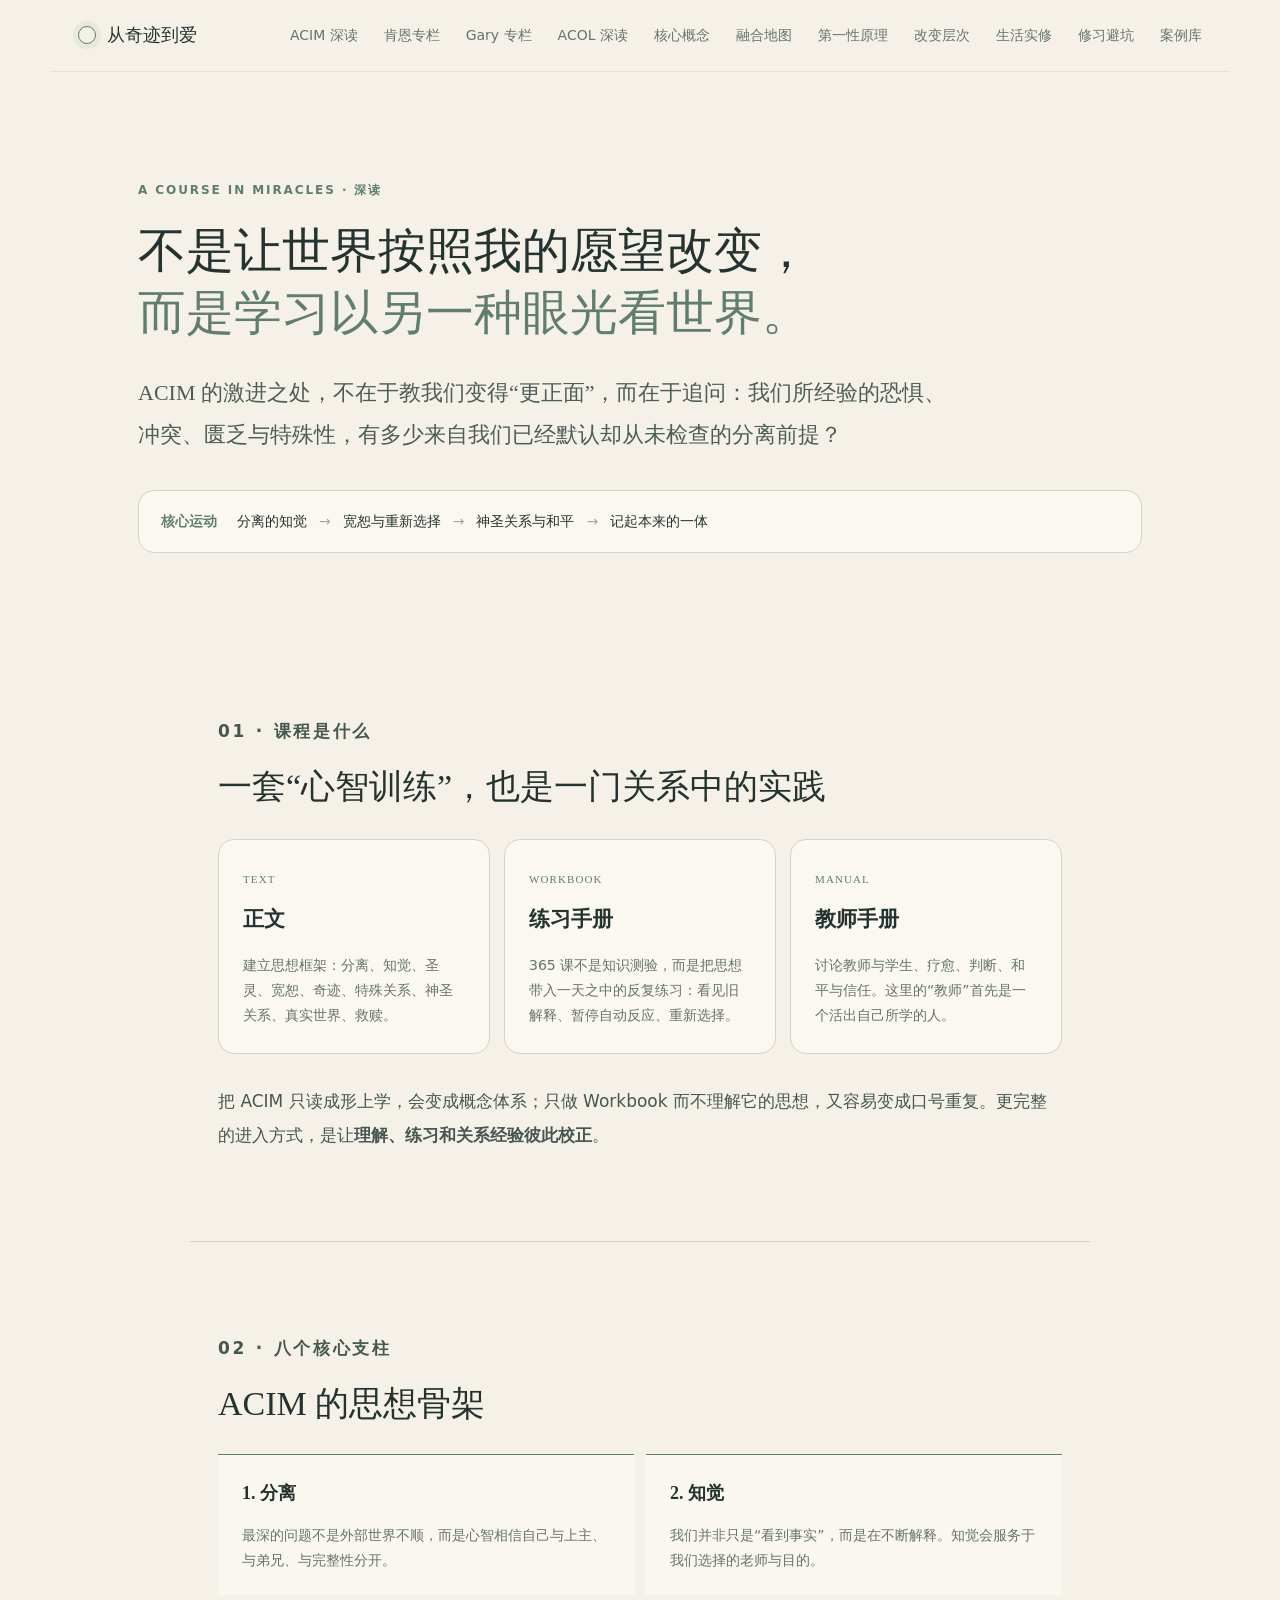
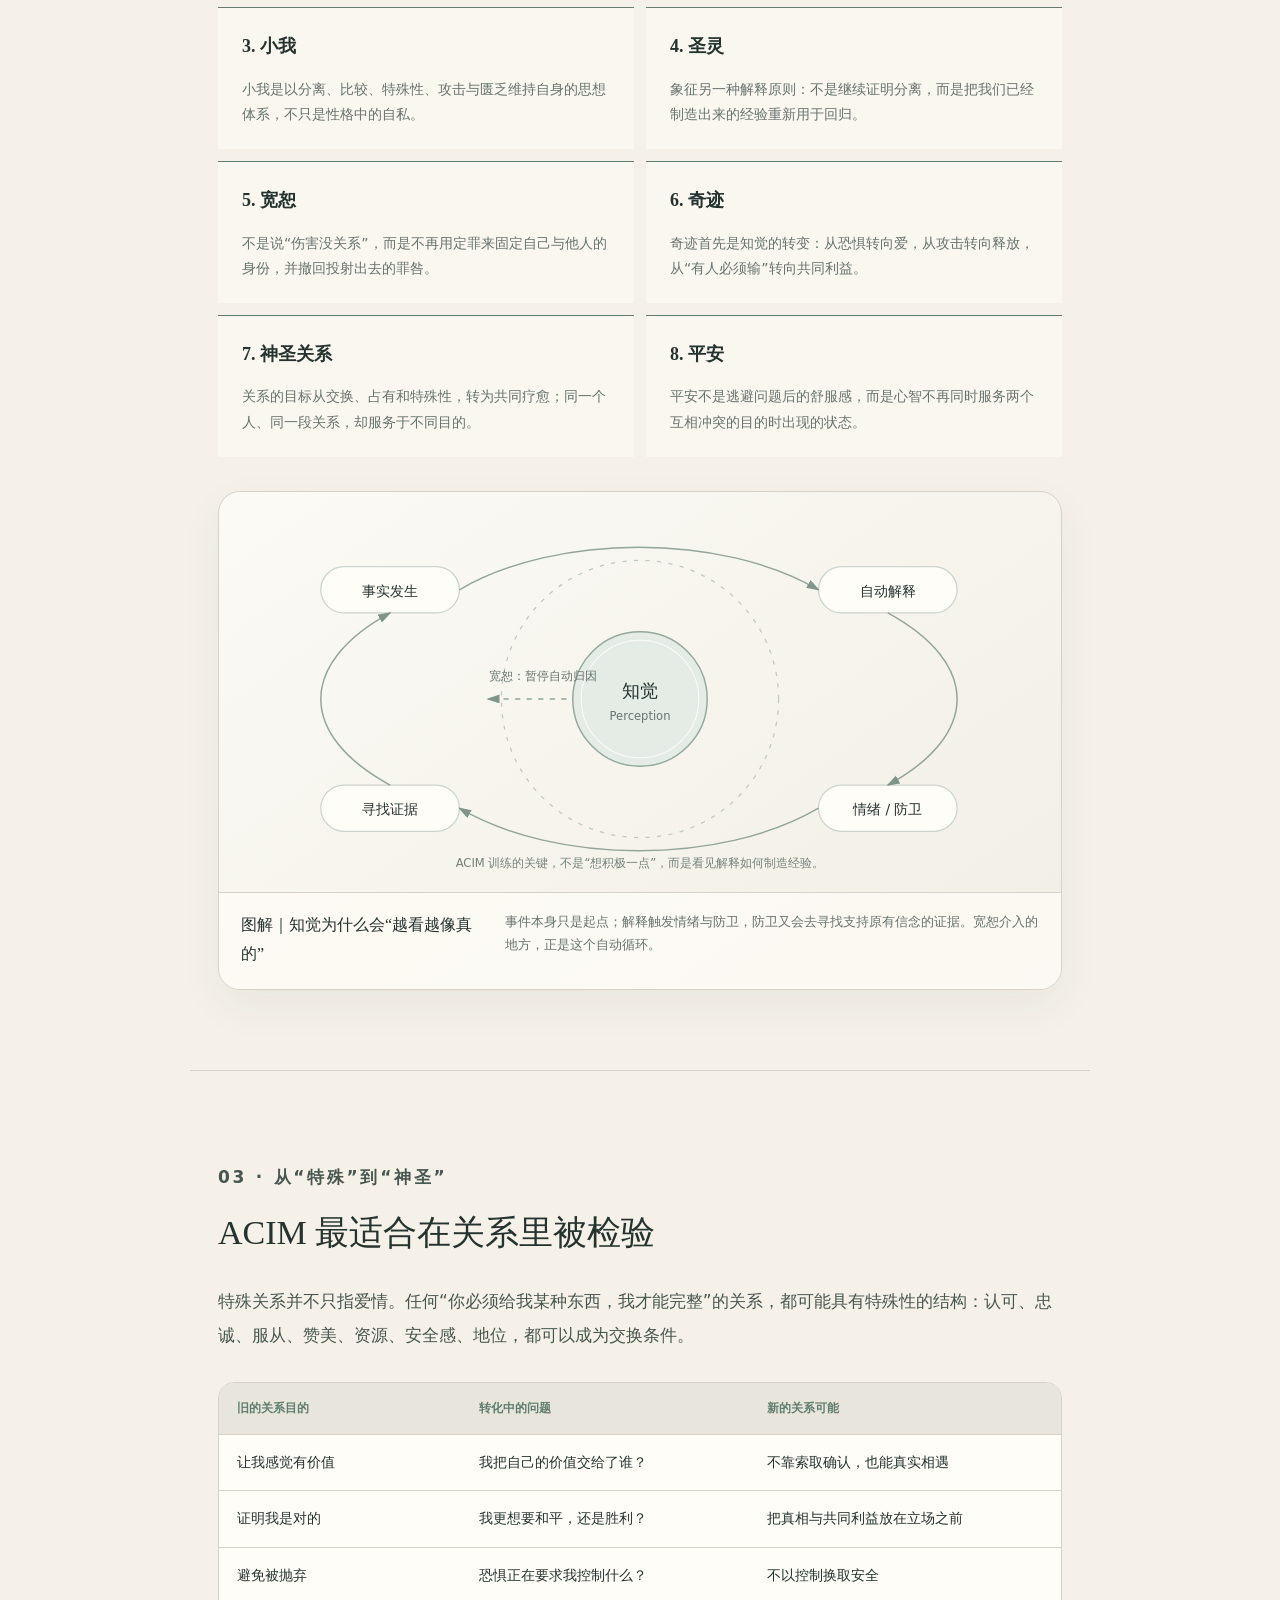
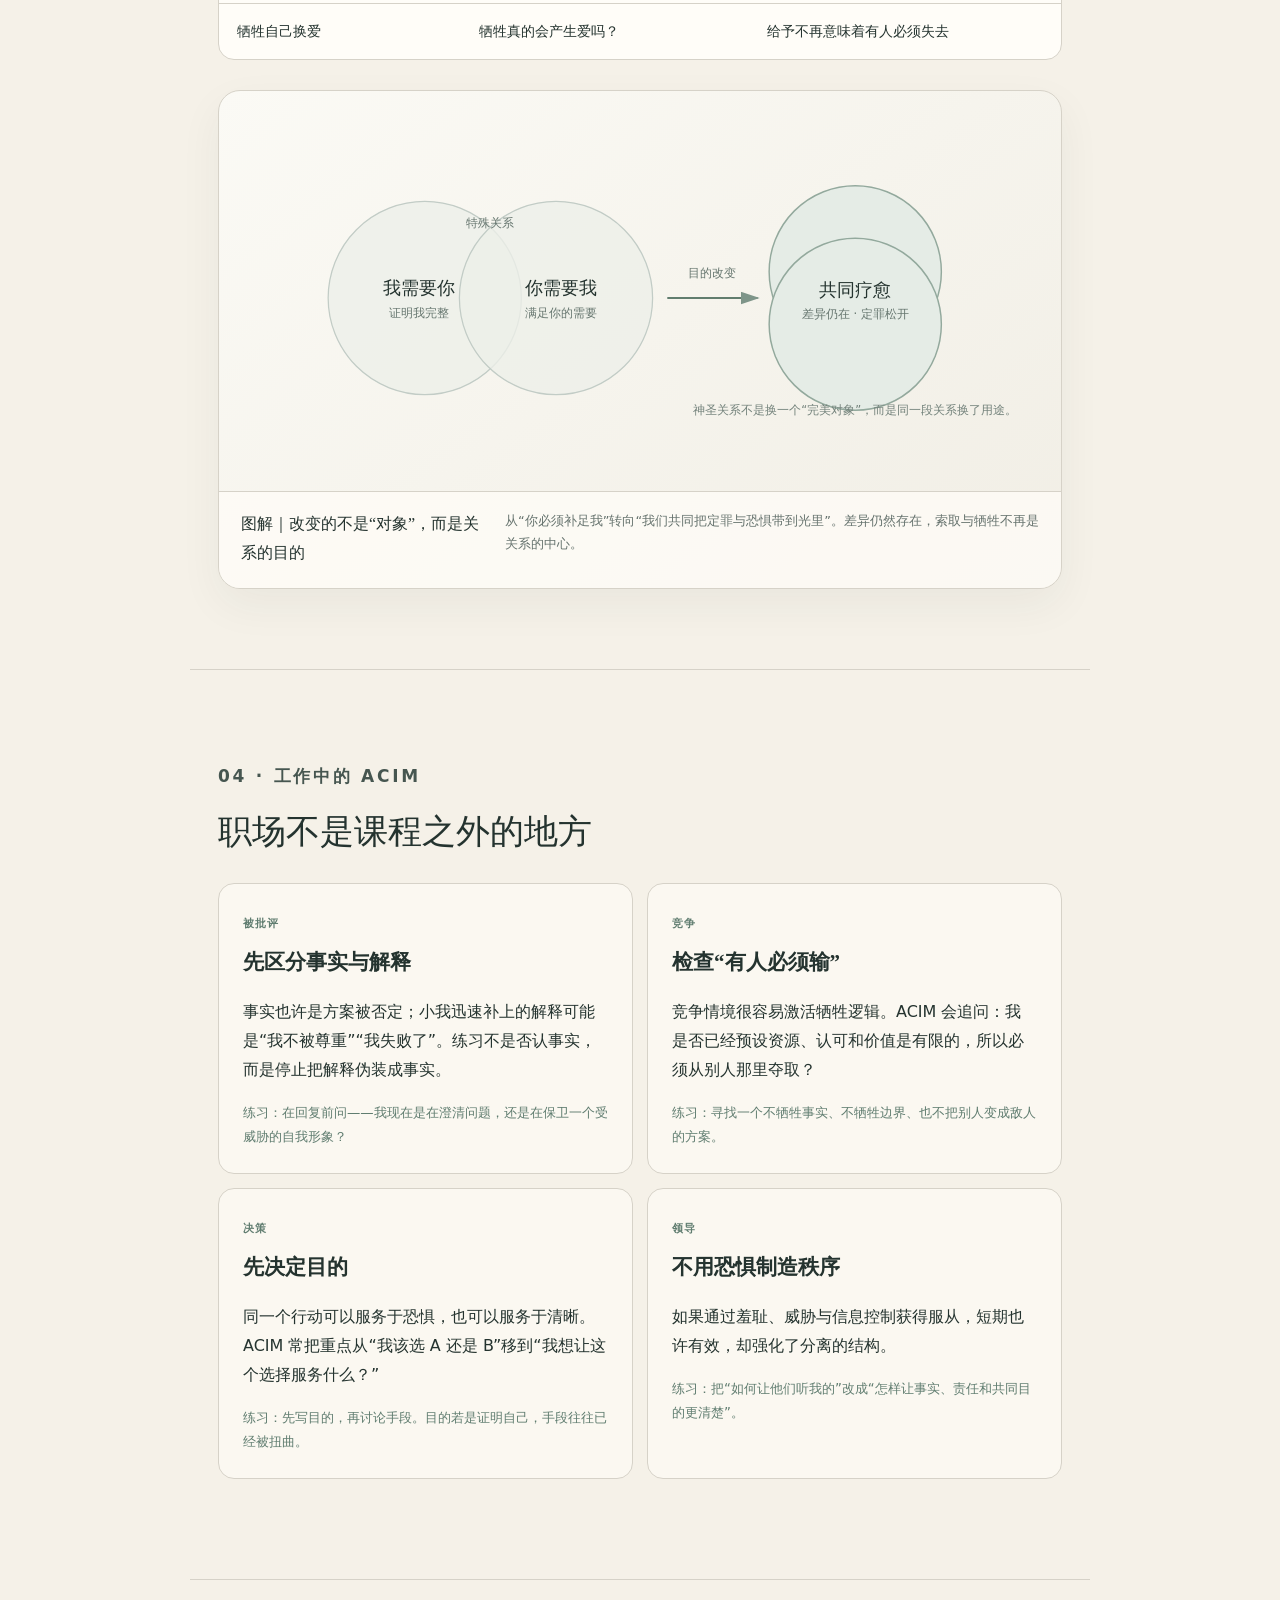
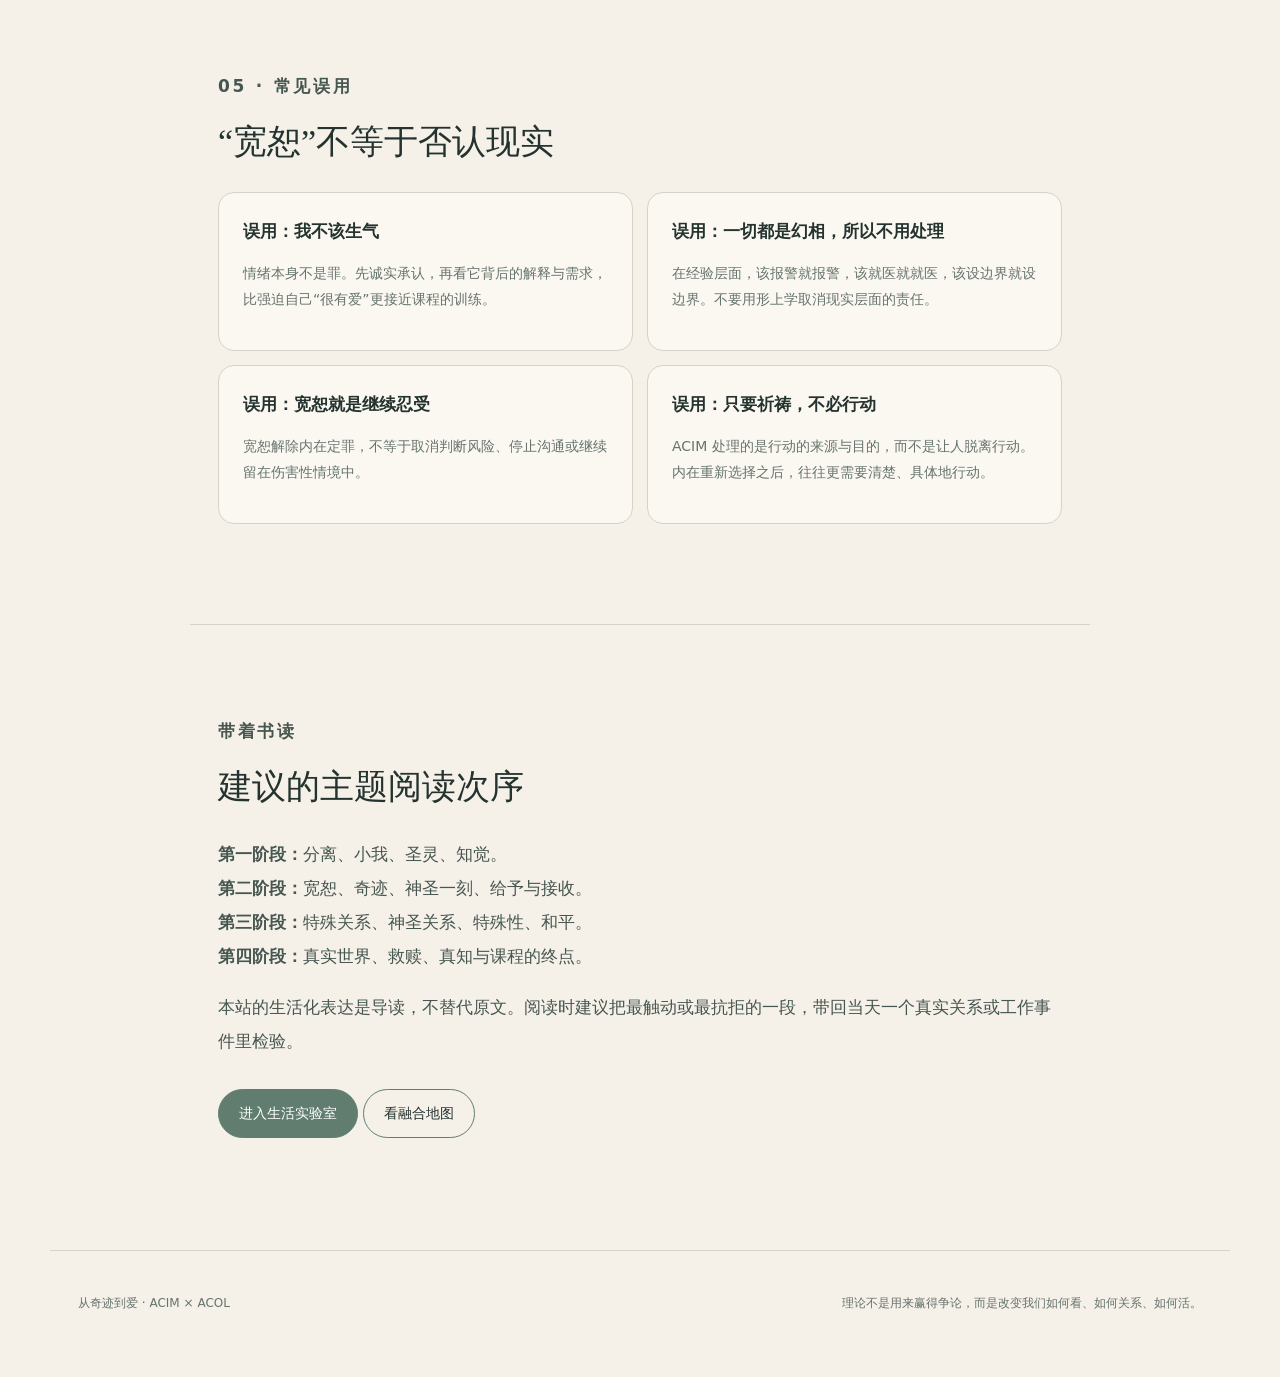
==== commit 516aa9f4: "Add first principles ACIM ACOL system" ====
--- a/acim.html
+++ b/acim.html
@@ -5,7 +5,7 @@
 <title>ACIM 深读｜从奇迹到爱</title><link rel="stylesheet" href="styles.css"></head>
 <body>
 <header class="site-header"><a class="brand" href="index.html"><span class="brand-mark"></span><span>从奇迹到爱</span></a>
-<nav><a href="acim.html" aria-current="page">ACIM 深读</a><a href="ken.html">肯恩专栏</a><a href="gary.html">Gary 专栏</a><a href="acol.html">ACOL 深读</a><a href="concepts.html">核心概念</a><a href="integration.html">融合地图</a><a href="change.html">改变层次</a><a href="practice.html">生活实修</a><a href="pitfalls.html">修习避坑</a><a href="cases.html">案例库</a></nav></header>
+<nav><a href="acim.html" aria-current="page">ACIM 深读</a><a href="ken.html">肯恩专栏</a><a href="gary.html">Gary 专栏</a><a href="acol.html">ACOL 深读</a><a href="concepts.html">核心概念</a><a href="integration.html">融合地图</a><a href="first-principles.html">第一性原理</a><a href="change.html">改变层次</a><a href="practice.html">生活实修</a><a href="pitfalls.html">修习避坑</a><a href="cases.html">案例库</a></nav></header>
 <main>
 <section class="course-hero acim-hero">
 <p class="eyebrow">A COURSE IN MIRACLES · 深读</p>
--- a/styles.css
+++ b/styles.css
@@ -229,6 +229,59 @@
 @media(max-width:840px){.change-definition-grid,.change-crosswalk,.change-lab,.change-boundary-grid{grid-template-columns:1fr}.change-six{grid-template-columns:repeat(2,1fr)}.change-example-grid{grid-template-columns:1fr}.change-output{position:static;min-height:0}.change-deep-map{grid-template-columns:1fr}.change-deep-map>i{transform:rotate(90deg)}}
 @media(max-width:520px){.change-case-grid,.change-map-items,.change-six{grid-template-columns:1fr}.change-case-grid>div.wide,.change-map-items section.wide{grid-column:auto}.change-case-panel,.change-form,.change-output{padding:20px}.change-form-actions{align-items:stretch;flex-direction:column}.change-form-actions .button{width:100%}.change-tab{font-size:12px;padding:8px 11px}}
 
+/* First-principles system */
+.fp-hero{background:radial-gradient(circle at 78% 18%,rgba(189,207,195,.30),transparent 36%),radial-gradient(circle at 68% 78%,rgba(224,207,174,.22),transparent 33%)}
+.fp-rule{margin:30px 0;padding:24px 28px;border-left:3px solid var(--sage);border-radius:0 16px 16px 0;background:var(--cream)}
+.fp-rule b{font-size:11px;letter-spacing:.12em;color:var(--sage)}
+.fp-rule p{font-family:var(--serif);font-size:20px;line-height:1.75;margin:8px 0 0}
+.fp-axiom-grid{display:grid;grid-template-columns:repeat(2,1fr);gap:15px;margin:30px 0}
+.fp-axiom-grid article{padding:26px 26px 24px;border:1px solid var(--line);border-radius:18px;background:var(--cream);position:relative}
+.fp-axiom-grid article:first-child{grid-column:1/-1;background:#e7eee8;border-color:#b8c9bf}
+.fp-axiom-grid.acol article:first-child{background:#f0e9dc;border-color:#d0c3ab}
+.fp-axiom-grid article>span,.fp-paradox-grid article>span,.fp-dual-grid article>span,.fp-four-questions article>span{font-size:10px;letter-spacing:.13em;color:var(--sage);font-weight:700}
+.fp-axiom-grid h3{font-family:var(--serif);font-weight:500;font-size:22px;line-height:1.5;margin:8px 0 10px}
+.fp-axiom-grid p{font-size:14px;color:#4f5e58;line-height:1.9;margin:0}
+.fp-axiom-grid small{display:block;margin-top:16px;padding-top:13px;border-top:1px solid rgba(36,51,47,.09);font-size:12px;color:#66766f;line-height:1.75}
+.fp-definition-grid{display:grid;grid-template-columns:repeat(2,1fr);gap:12px;margin:28px 0}
+.fp-definition-grid article{padding:20px 22px;border-left:2px solid #a8b9af;background:rgba(251,248,241,.72);border-radius:0 14px 14px 0}
+.fp-definition-grid b{font-family:var(--serif);font-size:18px;font-weight:500}
+.fp-definition-grid p{font-size:13px;line-height:1.8;color:var(--muted);margin:6px 0 0}
+.fp-dual-grid{display:grid;grid-template-columns:1fr 180px 1fr;gap:16px;align-items:stretch;margin:30px 0}
+.fp-dual-grid article{padding:26px;border:1px solid var(--line);border-radius:18px;background:var(--cream)}
+.fp-dual-grid article.acim-side{background:#e7eee8;border-color:#b8c8bf}
+.fp-dual-grid article.acol-side{background:#f1eadf;border-color:#d5c8b0}
+.fp-dual-grid h3{font-family:var(--serif);font-size:22px;font-weight:500;line-height:1.5;margin:8px 0 14px}
+.fp-dual-grid ul{padding-left:18px;margin:0;color:#4e5c57;font-size:14px;line-height:2}
+.fp-dual-center{display:flex;flex-direction:column;align-items:center;justify-content:center;text-align:center;border:1px dashed #a9b8b0;border-radius:50%;aspect-ratio:1;background:rgba(255,253,248,.72);align-self:center}
+.fp-dual-center small{font-size:10px;letter-spacing:.1em;color:var(--sage)}
+.fp-dual-center b{font-family:var(--serif);font-size:17px;font-weight:500;margin:5px 0}
+.fp-dual-center i{font-style:normal;color:#8da096;font-size:18px}.fp-dual-center span{font-size:10px;color:var(--muted);max-width:120px}
+.fp-paradox-grid{display:grid;grid-template-columns:repeat(2,1fr);gap:14px;margin:30px 0}
+.fp-paradox-grid article{padding:24px;border:1px solid var(--line);border-radius:18px;background:var(--cream)}
+.fp-paradox-grid h3{font-family:var(--serif);font-size:21px;font-weight:500;line-height:1.5;margin:7px 0 10px}
+.fp-paradox-grid p{font-size:14px;line-height:1.9;color:#4e5d58}.fp-paradox-grid small{display:block;padding-top:12px;border-top:1px solid rgba(36,51,47,.08);font-size:12px;color:var(--muted);line-height:1.75}
+.fp-tabs{display:flex;gap:9px;flex-wrap:wrap;margin:28px 0 14px}
+.fp-tab{border:1px solid var(--line);background:var(--cream);color:var(--muted);border-radius:999px;padding:9px 14px;cursor:pointer;font:13px var(--sans)}
+.fp-tab.active{background:var(--sage);border-color:var(--sage);color:white}
+.fp-scenario-panel{padding:30px;border:1px solid var(--line);border-radius:22px;background:var(--white);box-shadow:0 14px 42px rgba(44,62,54,.05)}
+.fp-scenario-panel h3{font-family:var(--serif);font-size:28px;font-weight:500;line-height:1.5;margin:6px 0 22px}
+.fp-scenario-grid{display:grid;grid-template-columns:repeat(2,1fr);gap:12px}
+.fp-scenario-grid section{padding:18px 20px;border-radius:14px;background:#f5f2ea}
+.fp-scenario-grid section.acim{background:#e7eee8}.fp-scenario-grid section.acol{background:#f1eadf}.fp-scenario-grid section.wide{grid-column:1/-1;background:#eef0e9}
+.fp-scenario-grid span{font-size:10px;letter-spacing:.09em;color:var(--sage);font-weight:700}.fp-scenario-grid p{font-size:14px;color:#4e5d58;line-height:1.85;margin:7px 0 0}
+.fp-four-questions{display:grid;grid-template-columns:repeat(4,1fr);gap:12px;margin:30px 0}
+.fp-four-questions article{padding:22px 20px;border-top:2px solid #8fa499;background:var(--cream)}
+.fp-four-questions h3{font-family:var(--serif);font-size:19px;font-weight:500;line-height:1.45;margin:7px 0 9px}
+.fp-four-questions p{font-size:13px;line-height:1.8;color:var(--muted);margin:0}
+.fp-practice-line{display:grid;grid-template-columns:110px 1fr;gap:18px;align-items:center;padding:22px 24px;border-radius:16px;background:#263a33;color:#eef1ec;margin:28px 0}
+.fp-practice-line b{font-size:11px;letter-spacing:.1em;color:#c4d1c9}.fp-practice-line p{font-family:var(--serif);font-size:18px;line-height:1.7;margin:0;color:#eef1ec}
+.fp-boundary-grid{display:grid;grid-template-columns:repeat(3,1fr);gap:14px;margin:28px 0}
+.fp-boundary-grid article{padding:22px;border:1px solid var(--line);border-radius:16px;background:var(--cream)}
+.fp-boundary-grid b{font-family:var(--serif);font-size:18px;font-weight:500}.fp-boundary-grid p{font-size:13px;color:var(--muted);line-height:1.8;margin:7px 0 0}
+@media(min-width:841px) and (max-width:980px){nav{gap:10px;font-size:12px}.site-header{padding:0 16px}.brand{font-size:15px}}
+@media(max-width:840px){.fp-axiom-grid,.fp-definition-grid,.fp-paradox-grid,.fp-scenario-grid,.fp-boundary-grid{grid-template-columns:1fr}.fp-axiom-grid article:first-child{grid-column:auto}.fp-dual-grid{grid-template-columns:1fr}.fp-dual-center{width:170px;margin:auto}.fp-four-questions{grid-template-columns:repeat(2,1fr)}.fp-scenario-grid section.wide{grid-column:auto}}
+@media(max-width:520px){.fp-four-questions{grid-template-columns:1fr}.fp-rule{padding:20px}.fp-rule p{font-size:18px}.fp-scenario-panel{padding:20px}.fp-tab{font-size:12px;padding:8px 11px}.fp-practice-line{grid-template-columns:1fr;gap:6px;padding:20px}}
+
 /* V4: inline explanatory visuals — diagrams belong to the text, not poster art */
 .explain-visual{margin:34px 0 8px;border:1px solid var(--line);border-radius:22px;overflow:hidden;background:linear-gradient(145deg,#fbfaf5,#f1eee5);box-shadow:0 16px 44px rgba(43,63,55,.055)}
 .explain-visual.compact{margin-top:26px}
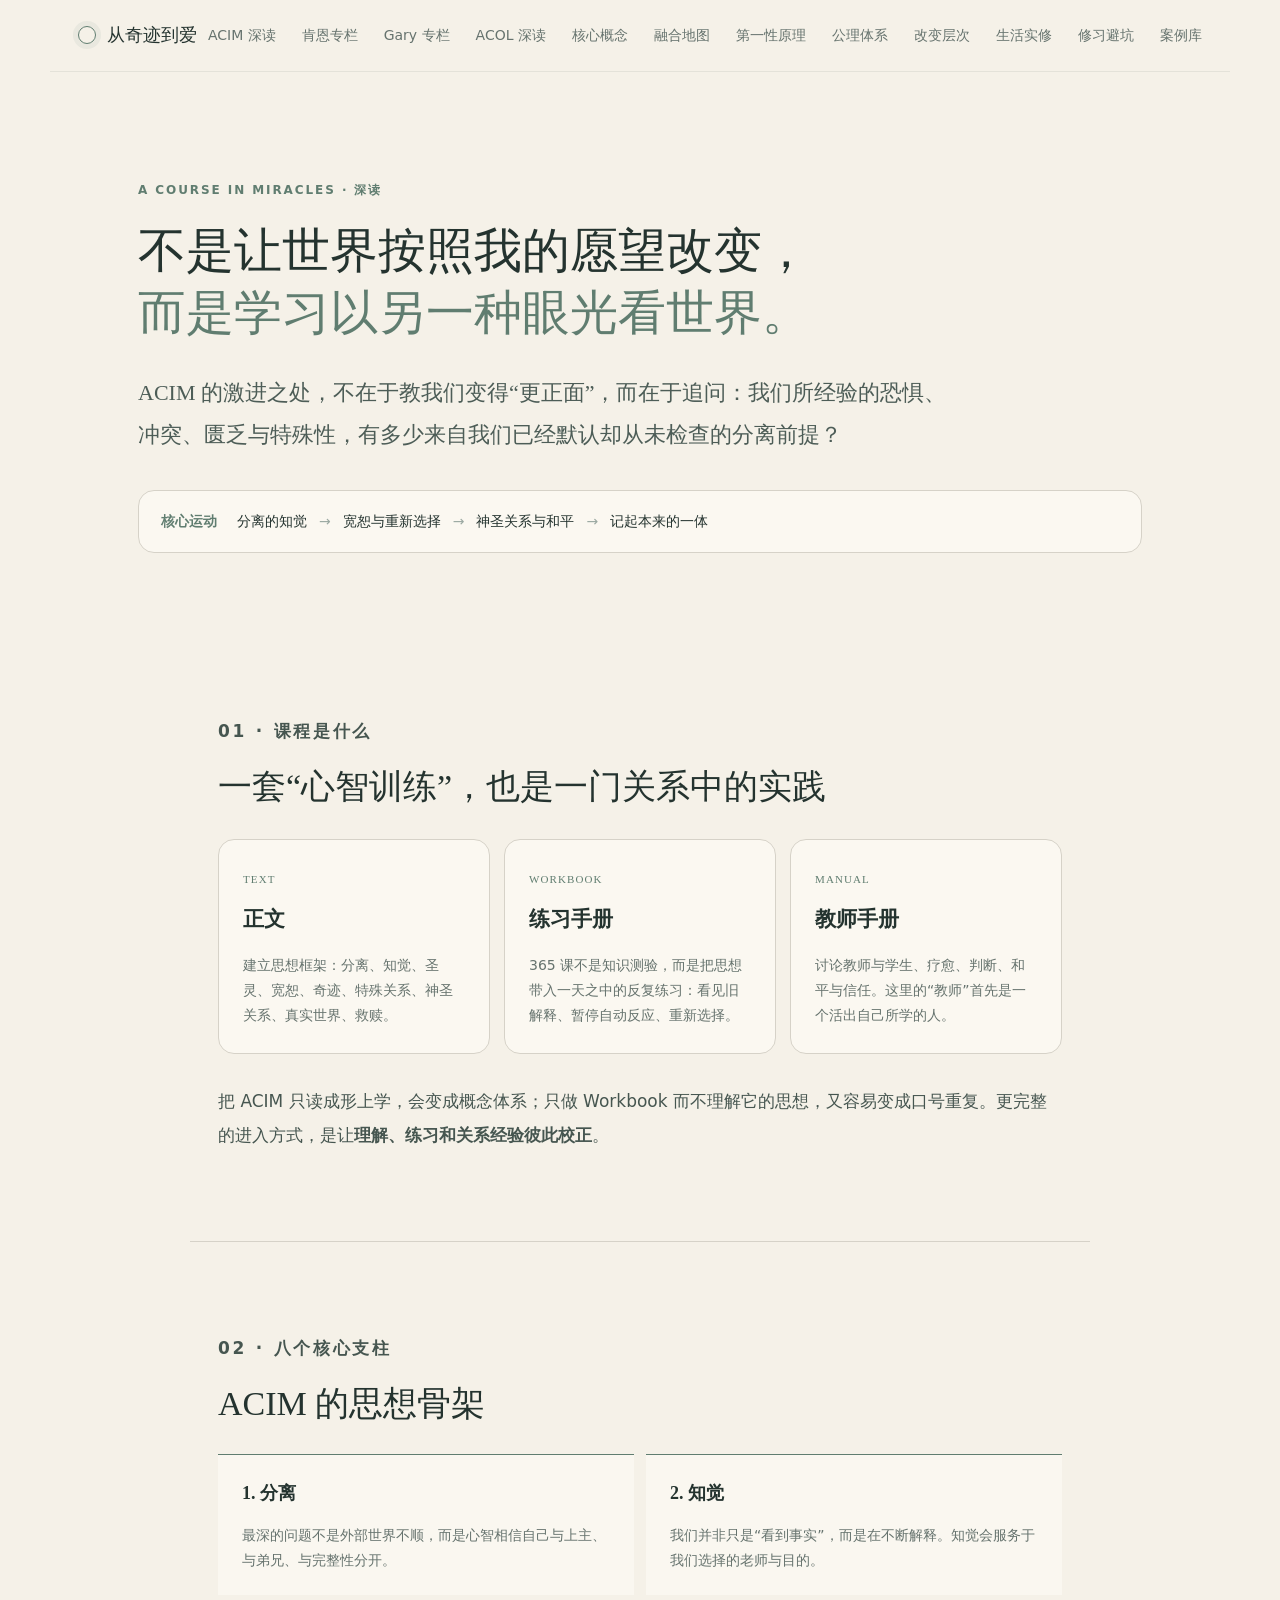
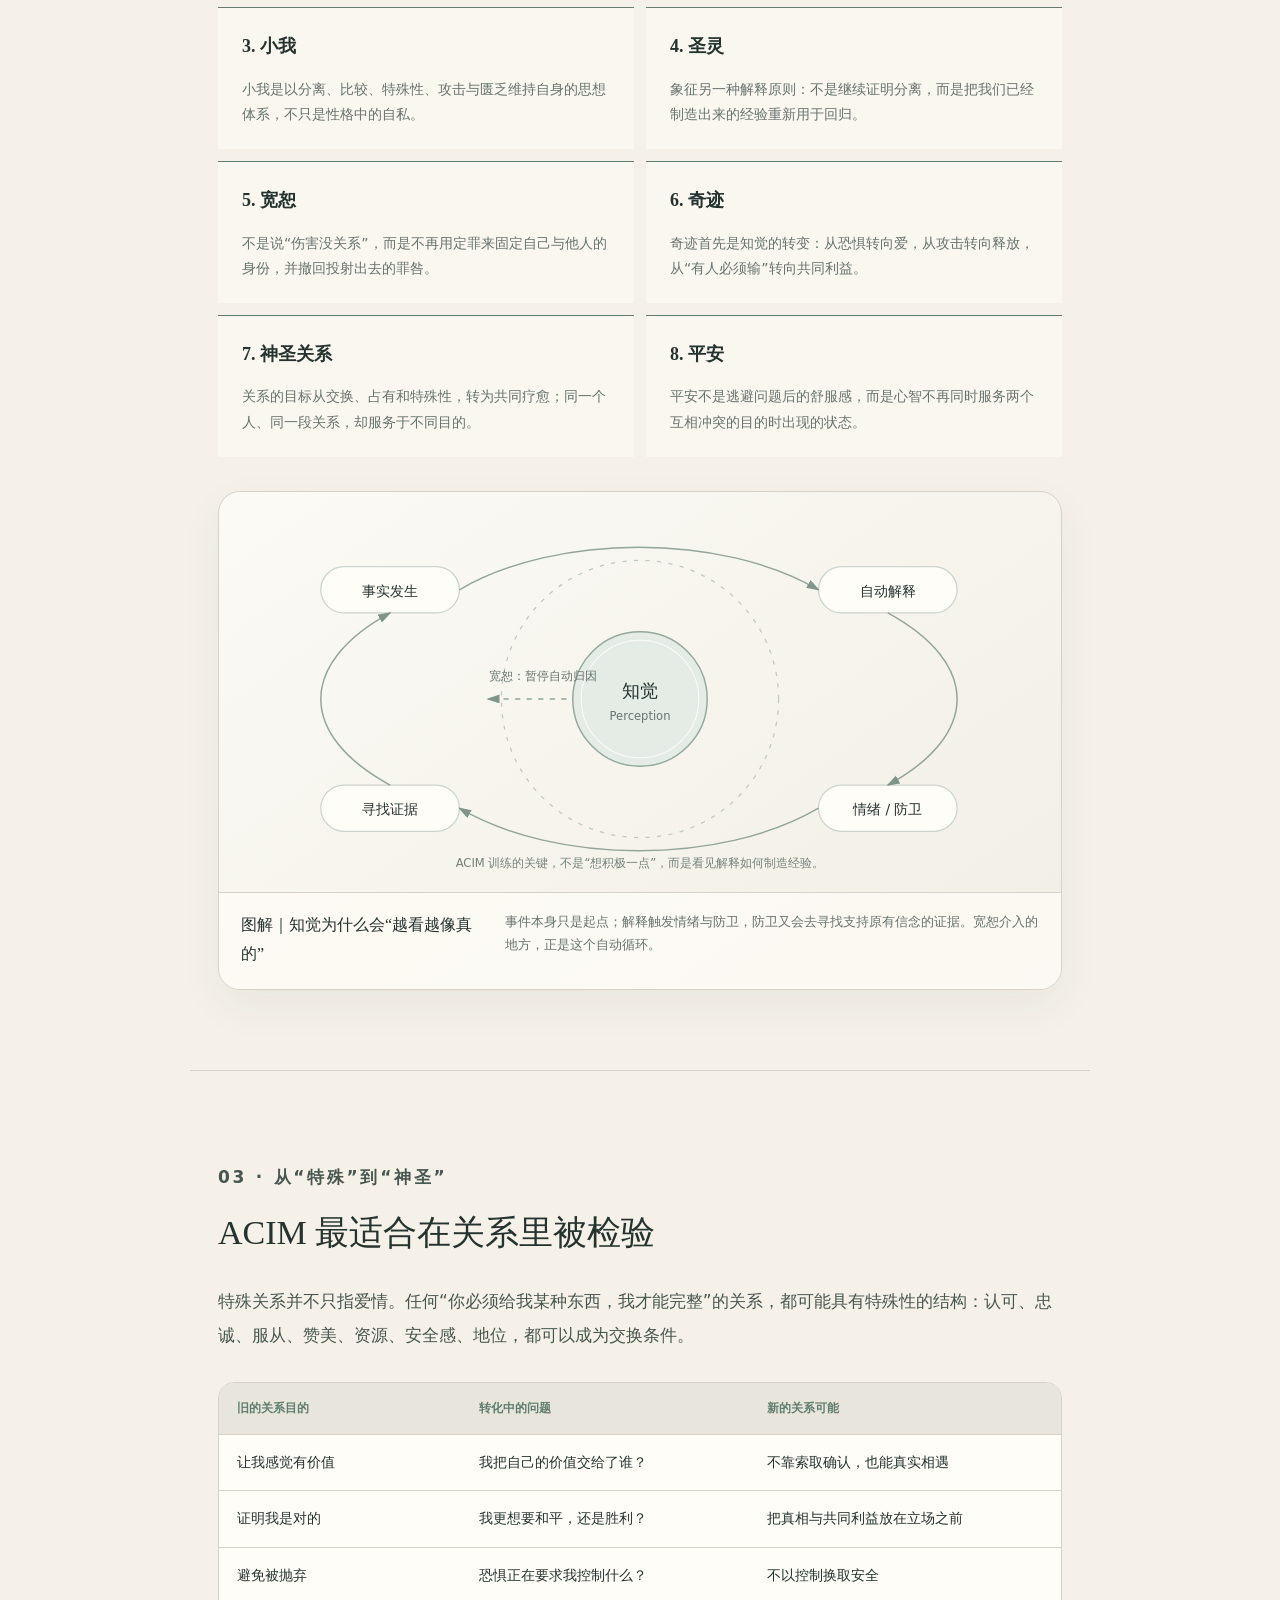
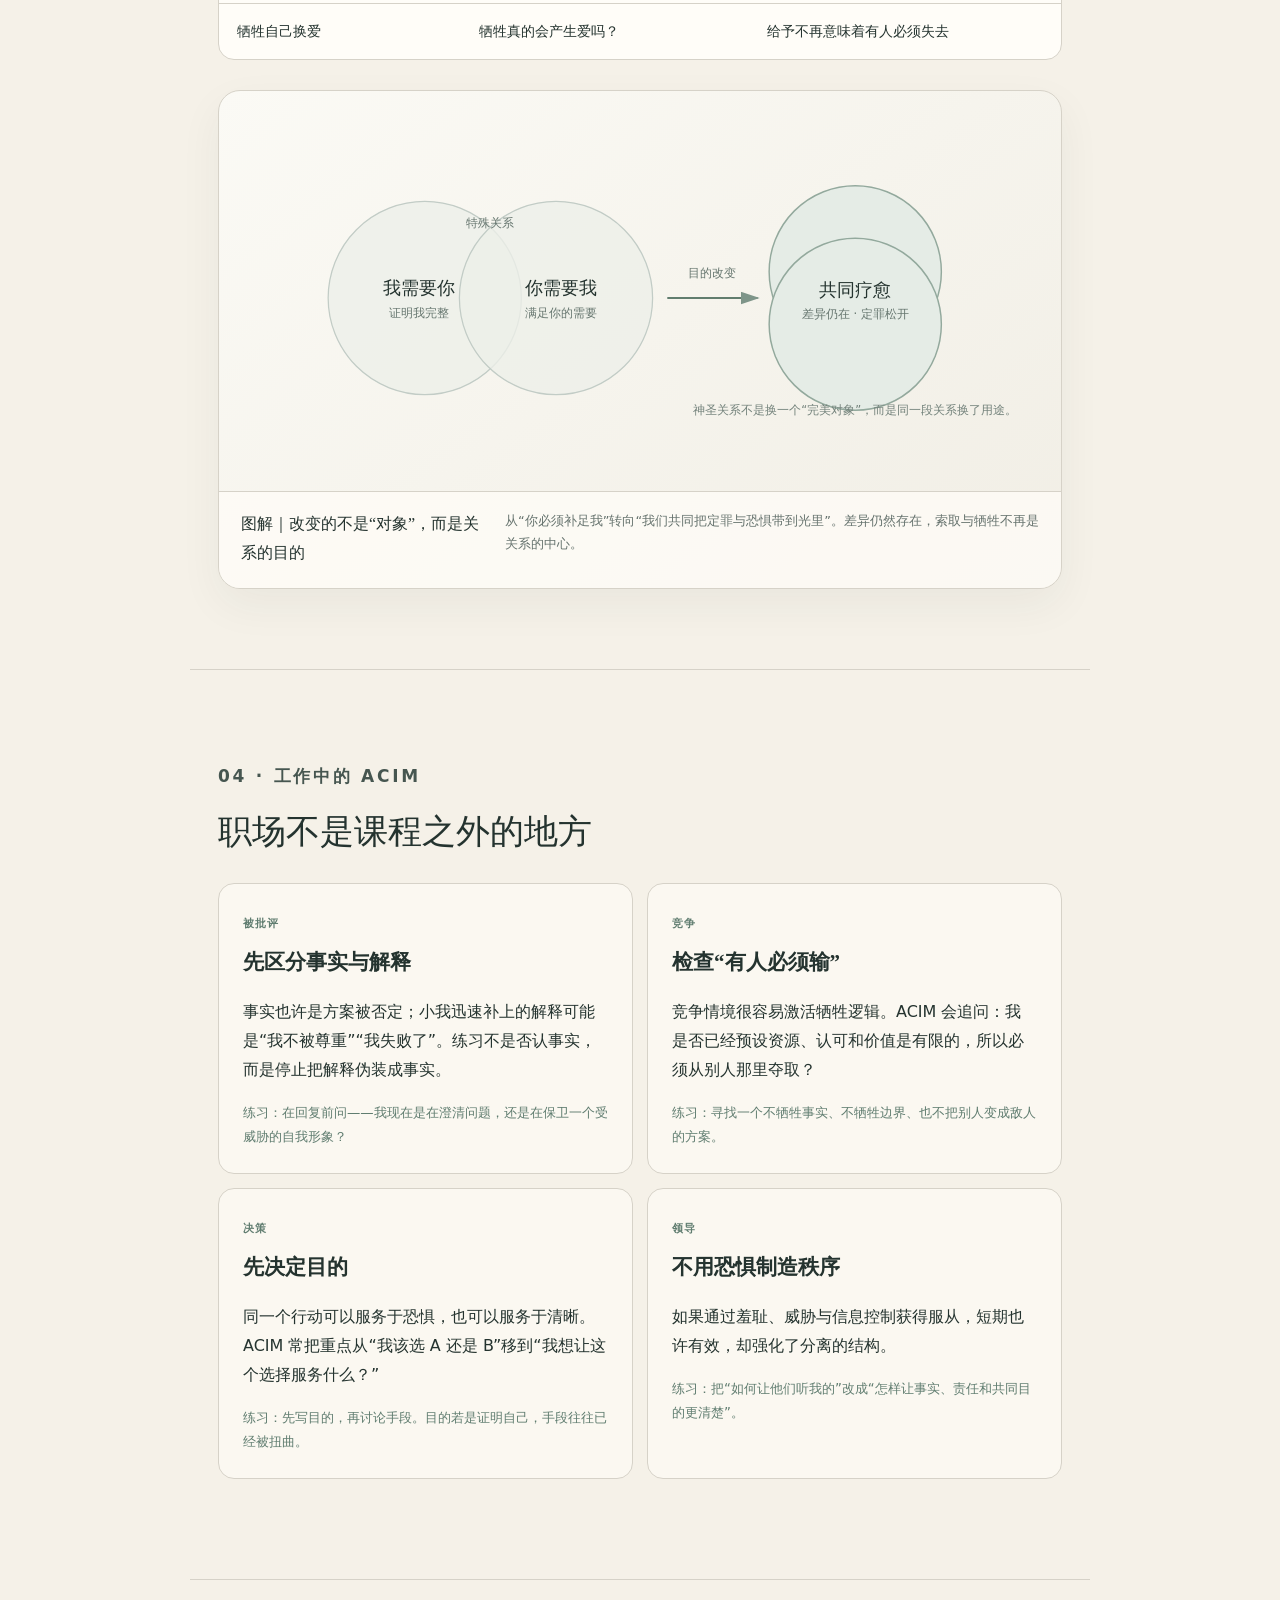
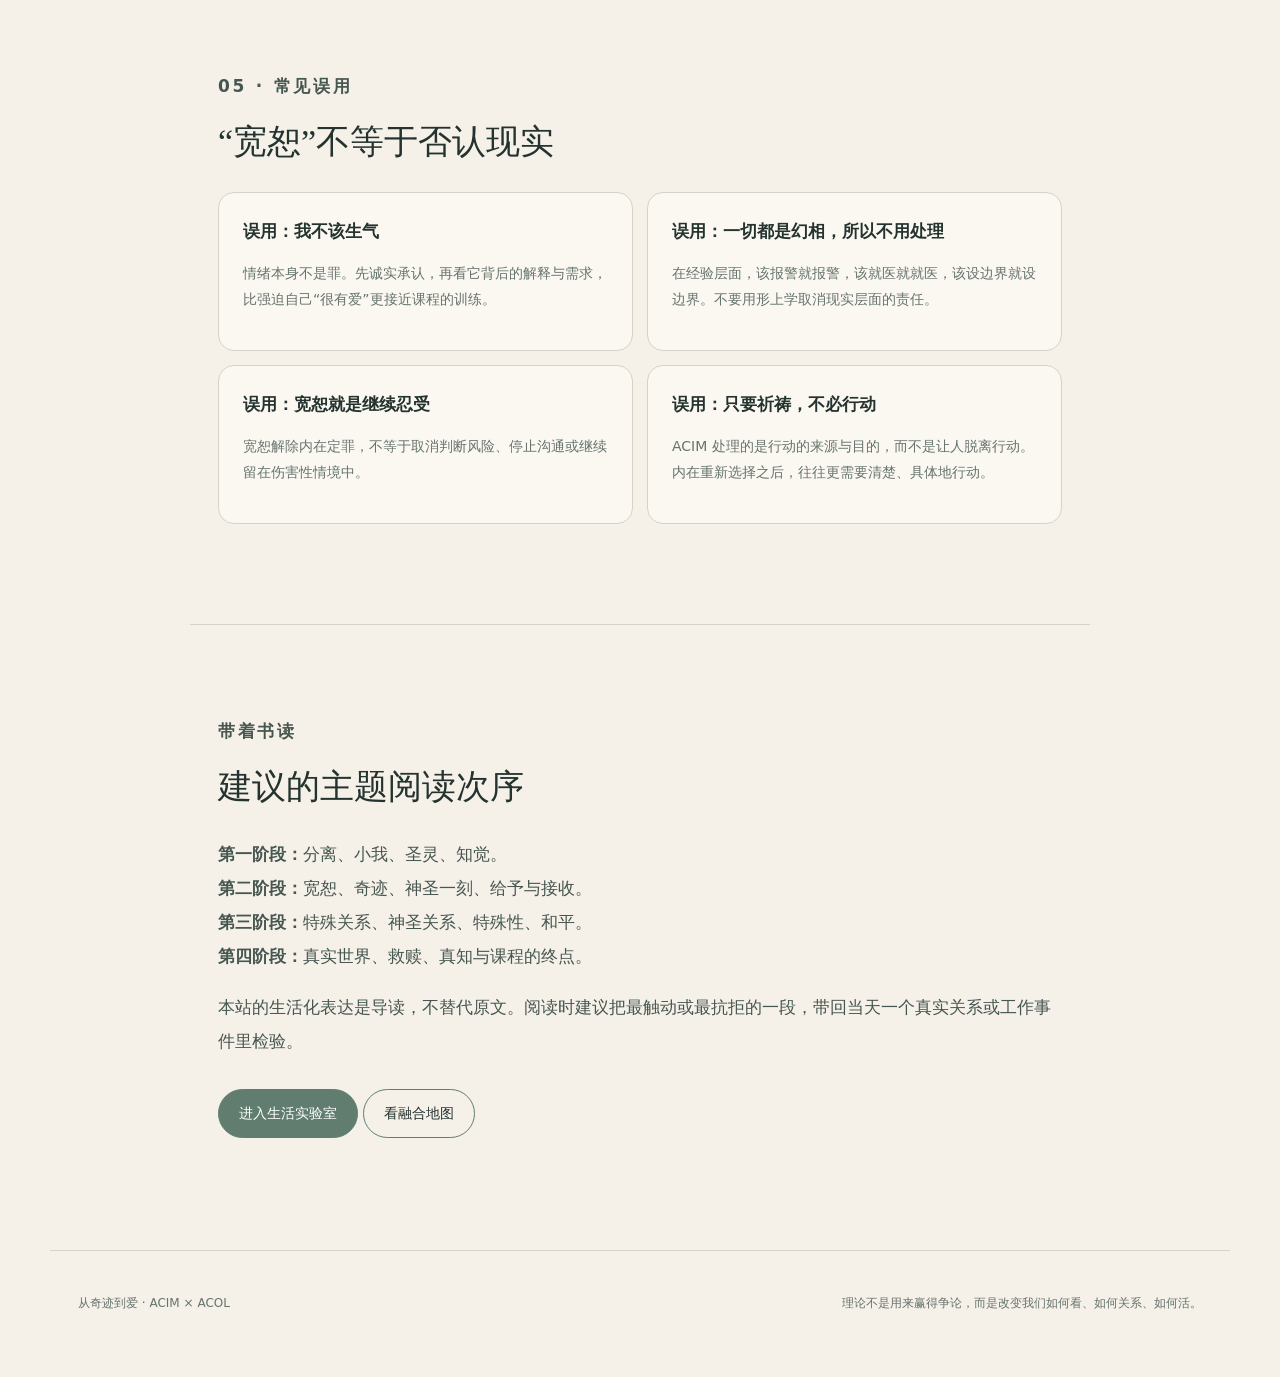
==== commit bf005aef: "Add axiomatic ACIM ACOL theory system" ====
--- a/acim.html
+++ b/acim.html
@@ -5,7 +5,7 @@
 <title>ACIM 深读｜从奇迹到爱</title><link rel="stylesheet" href="styles.css"></head>
 <body>
 <header class="site-header"><a class="brand" href="index.html"><span class="brand-mark"></span><span>从奇迹到爱</span></a>
-<nav><a href="acim.html" aria-current="page">ACIM 深读</a><a href="ken.html">肯恩专栏</a><a href="gary.html">Gary 专栏</a><a href="acol.html">ACOL 深读</a><a href="concepts.html">核心概念</a><a href="integration.html">融合地图</a><a href="first-principles.html">第一性原理</a><a href="change.html">改变层次</a><a href="practice.html">生活实修</a><a href="pitfalls.html">修习避坑</a><a href="cases.html">案例库</a></nav></header>
+<nav><a href="acim.html" aria-current="page">ACIM 深读</a><a href="ken.html">肯恩专栏</a><a href="gary.html">Gary 专栏</a><a href="acol.html">ACOL 深读</a><a href="concepts.html">核心概念</a><a href="integration.html">融合地图</a><a href="first-principles.html">第一性原理</a><a href="axioms.html">公理体系</a><a href="change.html">改变层次</a><a href="practice.html">生活实修</a><a href="pitfalls.html">修习避坑</a><a href="cases.html">案例库</a></nav></header>
 <main>
 <section class="course-hero acim-hero">
 <p class="eyebrow">A COURSE IN MIRACLES · 深读</p>
--- a/styles.css
+++ b/styles.css
@@ -234,14 +234,29 @@
 .fp-rule{margin:30px 0;padding:24px 28px;border-left:3px solid var(--sage);border-radius:0 16px 16px 0;background:var(--cream)}
 .fp-rule b{font-size:11px;letter-spacing:.12em;color:var(--sage)}
 .fp-rule p{font-family:var(--serif);font-size:20px;line-height:1.75;margin:8px 0 0}
-.fp-axiom-grid{display:grid;grid-template-columns:repeat(2,1fr);gap:15px;margin:30px 0}
-.fp-axiom-grid article{padding:26px 26px 24px;border:1px solid var(--line);border-radius:18px;background:var(--cream);position:relative}
-.fp-axiom-grid article:first-child{grid-column:1/-1;background:#e7eee8;border-color:#b8c9bf}
-.fp-axiom-grid.acol article:first-child{background:#f0e9dc;border-color:#d0c3ab}
-.fp-axiom-grid article>span,.fp-paradox-grid article>span,.fp-dual-grid article>span,.fp-four-questions article>span{font-size:10px;letter-spacing:.13em;color:var(--sage);font-weight:700}
-.fp-axiom-grid h3{font-family:var(--serif);font-weight:500;font-size:22px;line-height:1.5;margin:8px 0 10px}
-.fp-axiom-grid p{font-size:14px;color:#4f5e58;line-height:1.9;margin:0}
-.fp-axiom-grid small{display:block;margin-top:16px;padding-top:13px;border-top:1px solid rgba(36,51,47,.09);font-size:12px;color:#66766f;line-height:1.75}
+.fp-source-legend{margin:22px 0 28px;padding:17px 20px;border-left:2px solid #96aa9f;background:rgba(231,238,232,.62);font-size:13px;line-height:1.85;color:#52615b}
+.fp-source-legend.acol{border-left-color:#bcae92;background:rgba(241,234,223,.7)}
+.fp-principle-stack{display:grid;gap:22px;margin:30px 0}
+.fp-principle{padding:30px;border:1px solid var(--line);border-radius:22px;background:var(--white);box-shadow:0 14px 38px rgba(44,62,54,.045)}
+.fp-principle-stack.acol .fp-principle{background:#fffdf9}
+.fp-principle>header{padding-bottom:18px;border-bottom:1px solid rgba(36,51,47,.09)}
+.fp-principle>header span,.fp-paradox-grid article>span,.fp-dual-grid article>span,.fp-four-questions article>span{font-size:10px;letter-spacing:.13em;color:var(--sage);font-weight:700}
+.fp-principle>header h3{font-family:var(--serif);font-weight:500;font-size:25px;line-height:1.5;margin:7px 0 0}
+.fp-source-quote{margin:20px 0;padding:20px 22px;border-radius:15px;background:#e9f0eb}
+.fp-source-quote.acol{background:#f2eadf}
+.fp-source-quote blockquote{font-family:var(--serif);font-size:18px;line-height:1.65;margin:0;color:#30453d}
+.fp-source-quote blockquote+ p{margin-top:9px}
+.fp-source-quote blockquote:not(:first-child){margin-top:19px;padding-top:17px;border-top:1px solid rgba(36,51,47,.1)}
+.fp-source-quote p{font-size:13px;line-height:1.8;color:#53635c;margin:7px 0}
+.fp-source-quote small{display:block;font-size:11px;line-height:1.6;color:#7a807d;margin-top:6px}
+.fp-analysis-grid{display:grid;grid-template-columns:repeat(2,1fr);gap:12px;margin-top:18px}
+.fp-analysis-grid section{padding:18px 20px;border-radius:14px;background:#f6f3eb;border-top:2px solid rgba(96,125,112,.42)}
+.fp-principle-stack.acol .fp-analysis-grid section{background:#f7f3eb;border-top-color:rgba(171,148,111,.45)}
+.fp-analysis-grid b{font-family:var(--serif);font-size:16px;font-weight:500}
+.fp-analysis-grid p{font-size:13px;color:#53615c;line-height:1.86;margin:7px 0 0}
+.fp-misread{display:grid;grid-template-columns:94px 1fr;gap:16px;align-items:start;margin-top:14px;padding:16px 18px;border-radius:13px;background:#263a33;color:#edf2ee}
+.fp-misread b{font-size:11px;letter-spacing:.08em;color:#c4d1c9}
+.fp-misread p{font-size:13px;line-height:1.8;margin:0;color:#eef1ec}
 .fp-definition-grid{display:grid;grid-template-columns:repeat(2,1fr);gap:12px;margin:28px 0}
 .fp-definition-grid article{padding:20px 22px;border-left:2px solid #a8b9af;background:rgba(251,248,241,.72);border-radius:0 14px 14px 0}
 .fp-definition-grid b{font-family:var(--serif);font-size:18px;font-weight:500}
@@ -279,8 +294,28 @@
 .fp-boundary-grid article{padding:22px;border:1px solid var(--line);border-radius:16px;background:var(--cream)}
 .fp-boundary-grid b{font-family:var(--serif);font-size:18px;font-weight:500}.fp-boundary-grid p{font-size:13px;color:var(--muted);line-height:1.8;margin:7px 0 0}
 @media(min-width:841px) and (max-width:980px){nav{gap:10px;font-size:12px}.site-header{padding:0 16px}.brand{font-size:15px}}
-@media(max-width:840px){.fp-axiom-grid,.fp-definition-grid,.fp-paradox-grid,.fp-scenario-grid,.fp-boundary-grid{grid-template-columns:1fr}.fp-axiom-grid article:first-child{grid-column:auto}.fp-dual-grid{grid-template-columns:1fr}.fp-dual-center{width:170px;margin:auto}.fp-four-questions{grid-template-columns:repeat(2,1fr)}.fp-scenario-grid section.wide{grid-column:auto}}
-@media(max-width:520px){.fp-four-questions{grid-template-columns:1fr}.fp-rule{padding:20px}.fp-rule p{font-size:18px}.fp-scenario-panel{padding:20px}.fp-tab{font-size:12px;padding:8px 11px}.fp-practice-line{grid-template-columns:1fr;gap:6px;padding:20px}}
+@media(max-width:840px){.fp-definition-grid,.fp-paradox-grid,.fp-scenario-grid,.fp-boundary-grid,.fp-analysis-grid{grid-template-columns:1fr}.fp-dual-grid{grid-template-columns:1fr}.fp-dual-center{width:170px;margin:auto}.fp-four-questions{grid-template-columns:repeat(2,1fr)}.fp-scenario-grid section.wide{grid-column:auto}}
+@media(max-width:520px){.fp-four-questions{grid-template-columns:1fr}.fp-rule{padding:20px}.fp-rule p{font-size:18px}.fp-principle{padding:20px}.fp-principle>header h3{font-size:22px}.fp-source-quote{padding:17px}.fp-source-quote blockquote{font-size:16px}.fp-analysis-grid section{padding:16px}.fp-misread{grid-template-columns:1fr;gap:5px}.fp-scenario-panel{padding:20px}.fp-tab{font-size:12px;padding:8px 11px}.fp-practice-line{grid-template-columns:1fr;gap:6px;padding:20px}}
+
+/* Axiomatic theory system */
+.ax-hero{background:radial-gradient(circle at 82% 16%,rgba(181,199,188,.28),transparent 34%),radial-gradient(circle at 68% 82%,rgba(218,201,166,.2),transparent 30%)}
+.ax-levels{display:grid;grid-template-columns:1fr 28px 1fr 28px 1fr 28px 1fr 28px 1fr;gap:8px;align-items:stretch;margin:30px 0}
+.ax-levels article{padding:20px 18px;border:1px solid var(--line);border-radius:16px;background:var(--cream)}
+.ax-levels article span,.ax-group-label span,.ax-axiom-grid article>span,.ax-corollary-grid article>span,.ax-invalid-grid article>span,.ax-minimal article>span{font-size:10px;letter-spacing:.12em;color:var(--sage);font-weight:700}
+.ax-levels article b{display:block;font-family:var(--serif);font-size:17px;font-weight:500;margin:7px 0}.ax-levels article p{font-size:12px;line-height:1.72;color:var(--muted);margin:0}
+.ax-levels>i{display:grid;place-items:center;font-style:normal;color:#91a499}
+.ax-warning{margin:26px 0;padding:20px 24px;border-left:3px solid var(--sage);background:#f5f1e7;border-radius:0 14px 14px 0}.ax-warning b{font-size:11px;letter-spacing:.1em;color:var(--sage)}.ax-warning p{margin:7px 0 0;font-size:14px;line-height:1.85;color:#4d5c56}
+.ax-group-label{display:flex;justify-content:space-between;gap:18px;align-items:baseline;margin:34px 0 13px;padding-bottom:10px;border-bottom:1px solid var(--line)}.ax-group-label b{font-family:var(--serif);font-size:18px;font-weight:500}.ax-group-label.acol span{color:#9d7d50}
+.ax-axiom-grid{display:grid;grid-template-columns:repeat(2,1fr);gap:14px}.ax-axiom-grid article{padding:24px;border:1px solid var(--line);border-radius:18px;background:#f8f6ef}.ax-axiom-grid.acol article{background:#faf6ee}
+.ax-axiom-grid h3{font-family:var(--serif);font-weight:500;font-size:20px;line-height:1.48;margin:8px 0 12px}.ax-axiom-grid blockquote{margin:0 0 12px;padding:12px 14px;border-left:2px solid #9aafa4;background:#edf2ee;font-family:var(--serif);font-size:15px;line-height:1.6;color:#3f544b}.ax-axiom-grid.acol blockquote{border-left-color:#b7a27d;background:#f2eadf}.ax-axiom-grid p{font-size:13px;line-height:1.84;color:#52615b;margin:0}.ax-axiom-grid small{display:block;margin-top:13px;padding-top:11px;border-top:1px solid rgba(36,51,47,.08);font-size:11px;line-height:1.65;color:#78817c}
+.ax-theorem-layout{display:grid;grid-template-columns:260px 1fr;gap:16px;align-items:start;margin:30px 0}.ax-theorem-list{display:grid;gap:7px;position:sticky;top:18px}.ax-theorem-tab{display:grid;grid-template-columns:34px 1fr;gap:10px;align-items:center;text-align:left;padding:11px 13px;border:1px solid var(--line);border-radius:12px;background:#faf8f2;color:var(--ink);cursor:pointer;font:13px var(--sans)}.ax-theorem-tab span{font-size:10px;color:var(--sage);font-weight:700}.ax-theorem-tab b{font-weight:500}.ax-theorem-tab.active{background:#dfe9e2;border-color:#9fb3a7}.ax-theorem-panel{min-height:610px;padding:30px;border:1px solid var(--line);border-radius:20px;background:var(--white);box-shadow:0 14px 40px rgba(44,62,54,.045)}.ax-theorem-panel h3{font-family:var(--serif);font-size:28px;font-weight:500;margin:6px 0 16px}.ax-statement{padding:18px 20px;border-radius:14px;background:#263a33;color:#f1f4f1;font-family:var(--serif);font-size:18px;line-height:1.72}.ax-premises{margin:20px 0}.ax-premises>span,.ax-proof>span,.ax-proof-bottom span{font-size:10px;letter-spacing:.1em;color:var(--sage);font-weight:700}.ax-premises>div{display:flex;gap:8px;flex-wrap:wrap;margin-top:8px}.ax-premises b{padding:7px 10px;border-radius:999px;background:#edf2ee;font-size:11px;font-weight:600;color:#496056}.ax-proof{padding:20px;border-radius:14px;background:#f6f3eb}.ax-proof ol{margin:10px 0 0;padding-left:20px}.ax-proof li{font-size:13px;line-height:1.82;color:#4e5d57;margin:6px 0}.ax-proof-bottom{display:grid;grid-template-columns:1fr 1fr;gap:10px;margin-top:12px}.ax-proof-bottom section{padding:16px 18px;border-radius:13px;background:#e8efe9}.ax-proof-bottom section.invalid{background:#f1e6df}.ax-proof-bottom p{font-size:13px;line-height:1.78;color:#4d5b56;margin:6px 0 0}
+.ax-corollary-grid,.ax-invalid-grid{display:grid;grid-template-columns:repeat(2,1fr);gap:13px;margin:28px 0}.ax-corollary-grid article,.ax-invalid-grid article{padding:22px;border:1px solid var(--line);border-radius:16px;background:var(--cream)}.ax-corollary-grid h3,.ax-invalid-grid h3{font-family:var(--serif);font-size:19px;font-weight:500;line-height:1.48;margin:7px 0 8px}.ax-corollary-grid p,.ax-invalid-grid p{font-size:13px;line-height:1.82;color:var(--muted);margin:0}.ax-corollary-grid small{display:block;margin-top:11px;font-size:10px;color:#6c7c74}.ax-invalid-grid article{background:#f7eee9;border-color:#decfc5}.ax-invalid-grid article>span{color:#9a654e}
+.ax-continuity{display:grid;grid-template-columns:repeat(3,1fr);gap:14px;margin:28px 0}.ax-continuity article{padding:24px;border-radius:18px;border:1px solid var(--line);background:var(--cream)}.ax-continuity article.strong{background:#e8efe9}.ax-continuity article.extension{background:#f4efe3}.ax-continuity article.tension{background:#f2e8e2}.ax-continuity span{font-size:10px;letter-spacing:.1em;color:var(--sage);font-weight:700}.ax-continuity h3{font-family:var(--serif);font-size:20px;font-weight:500;line-height:1.48;margin:8px 0}.ax-continuity p{font-size:13px;line-height:1.82;color:#53615b;margin:0}
+.ax-crosswalk{display:grid;grid-template-columns:1fr 36px 1fr 36px 1fr;gap:8px;align-items:stretch;margin:30px 0}.ax-crosswalk>div{padding:22px;border:1px solid var(--line);border-radius:16px;background:#f6f3eb}.ax-crosswalk>div.center{background:#e5ede7}.ax-crosswalk>i{display:grid;place-items:center;font-style:normal;color:var(--sage);font-size:22px}.ax-crosswalk small{font-size:10px;letter-spacing:.08em;color:var(--sage)}.ax-crosswalk b{display:block;font-family:var(--serif);font-size:19px;font-weight:500;margin:7px 0}.ax-crosswalk p{font-size:13px;color:var(--muted);line-height:1.75;margin:0}
+.ax-minimal{display:grid;grid-template-columns:repeat(5,1fr);gap:10px;margin:28px 0}.ax-minimal article{padding:20px 17px;border-top:2px solid #8ea397;background:#f7f4ec}.ax-minimal b{display:block;font-family:var(--serif);font-size:16px;font-weight:500;line-height:1.55;margin:7px 0}.ax-minimal p{font-size:11px;color:var(--muted);margin:0}.ax-minimal-thesis{padding:24px 28px;border-radius:18px;background:#263a33;color:#edf2ee}.ax-minimal-thesis p{font-size:11px;letter-spacing:.08em;color:#bfcfc6;margin:0 0 8px}.ax-minimal-thesis h3{font-family:var(--serif);font-size:22px;font-weight:500;line-height:1.7;margin:0;color:#f2f4f1}
+.ax-trace{display:grid;grid-template-columns:1fr;gap:8px;max-width:720px;margin:28px auto}.ax-trace>div{display:grid;grid-template-columns:72px 180px 1fr;gap:14px;align-items:center;padding:17px 20px;border:1px solid var(--line);border-radius:14px;background:#f7f4ec}.ax-trace>div.accent{background:#e5ede7}.ax-trace>i{text-align:center;font-style:normal;color:var(--sage)}.ax-trace span{font-size:10px;letter-spacing:.09em;color:var(--sage);font-weight:700}.ax-trace b{font-family:var(--serif);font-size:16px;font-weight:500}.ax-trace p{font-size:12px;line-height:1.7;color:var(--muted);margin:0}
+@media(max-width:840px){.ax-levels{grid-template-columns:1fr}.ax-levels>i{transform:rotate(90deg)}.ax-axiom-grid,.ax-corollary-grid,.ax-invalid-grid,.ax-continuity{grid-template-columns:1fr}.ax-theorem-layout{grid-template-columns:1fr}.ax-theorem-list{position:static;grid-template-columns:repeat(2,1fr)}.ax-theorem-panel{min-height:0}.ax-crosswalk{grid-template-columns:1fr}.ax-crosswalk>i{transform:rotate(90deg)}.ax-minimal{grid-template-columns:repeat(2,1fr)}}
+@media(max-width:520px){.ax-theorem-list{grid-template-columns:1fr}.ax-theorem-panel{padding:20px}.ax-proof-bottom{grid-template-columns:1fr}.ax-minimal{grid-template-columns:1fr}.ax-trace>div{grid-template-columns:1fr;gap:5px}.ax-axiom-grid article,.ax-corollary-grid article,.ax-invalid-grid article{padding:19px}.ax-levels article{padding:18px}.ax-statement{font-size:16px;padding:16px}}
 
 /* V4: inline explanatory visuals — diagrams belong to the text, not poster art */
 .explain-visual{margin:34px 0 8px;border:1px solid var(--line);border-radius:22px;overflow:hidden;background:linear-gradient(145deg,#fbfaf5,#f1eee5);box-shadow:0 16px 44px rgba(43,63,55,.055)}
